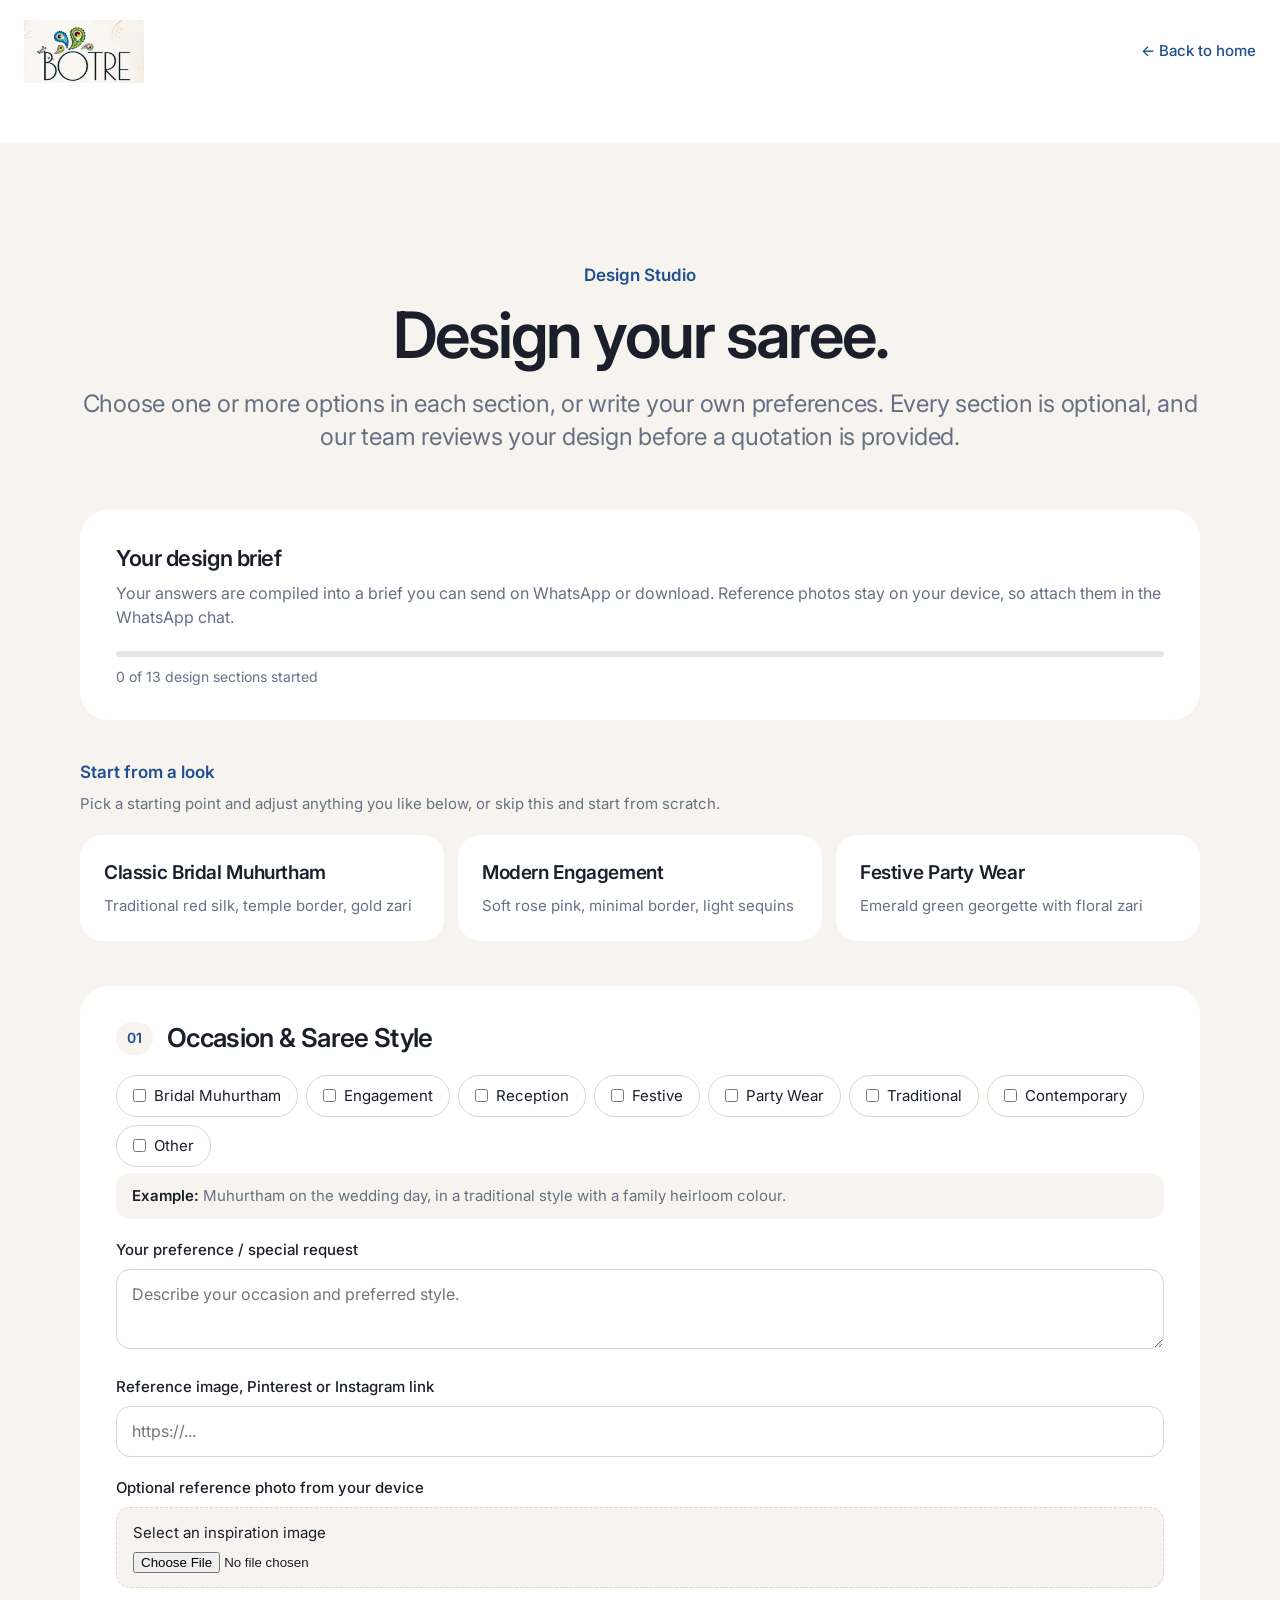
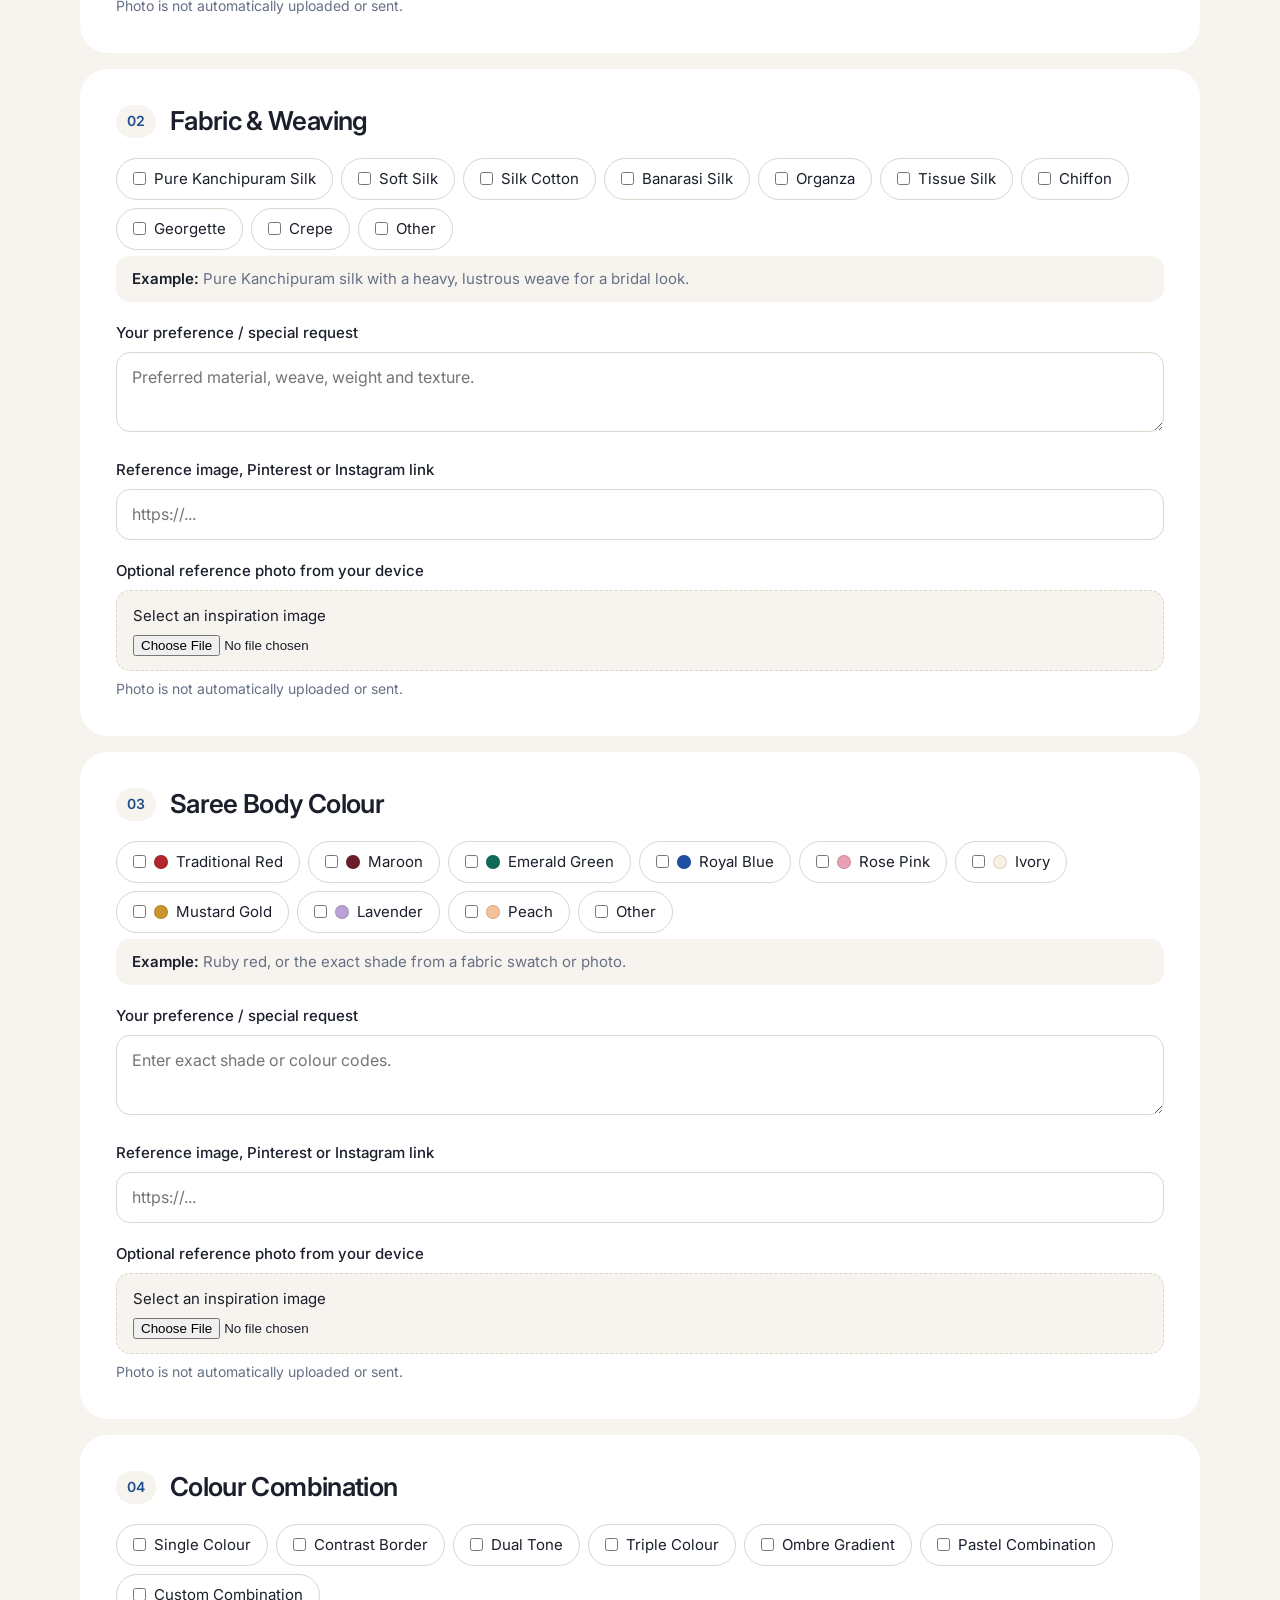
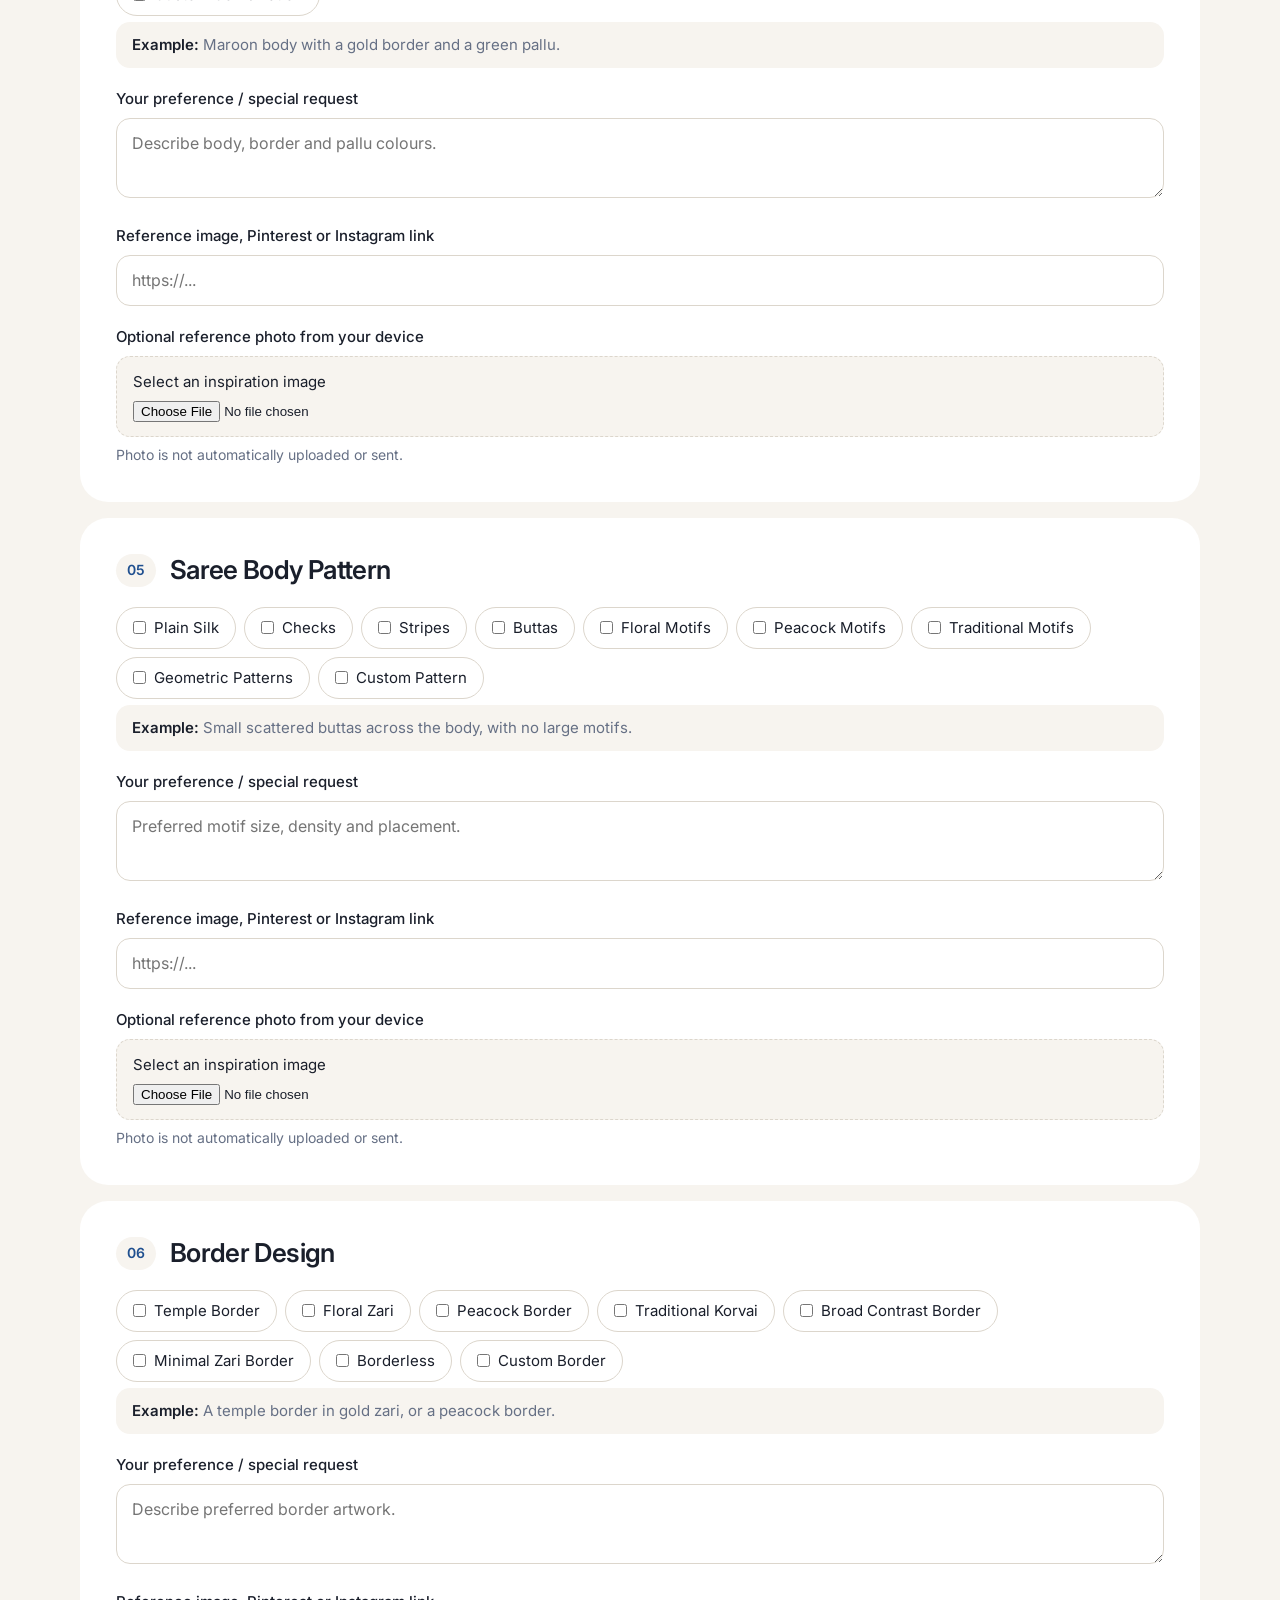
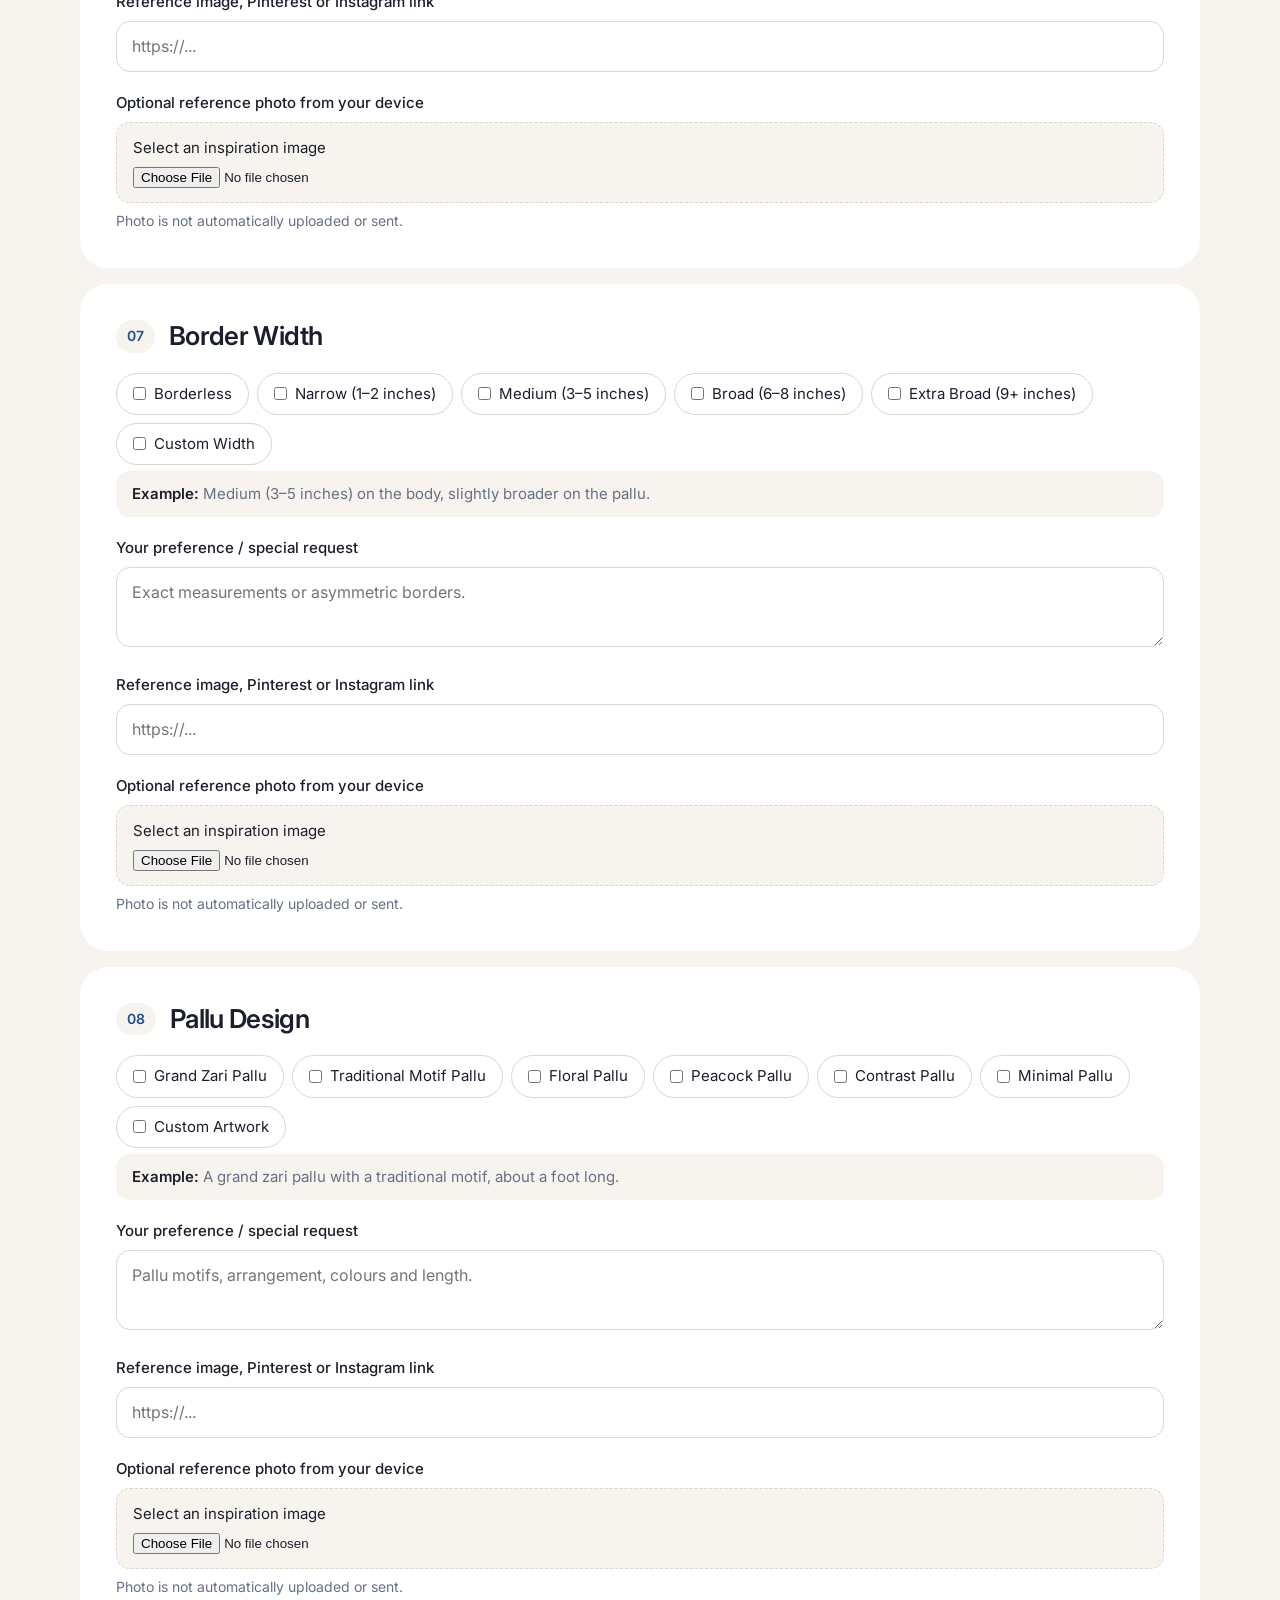
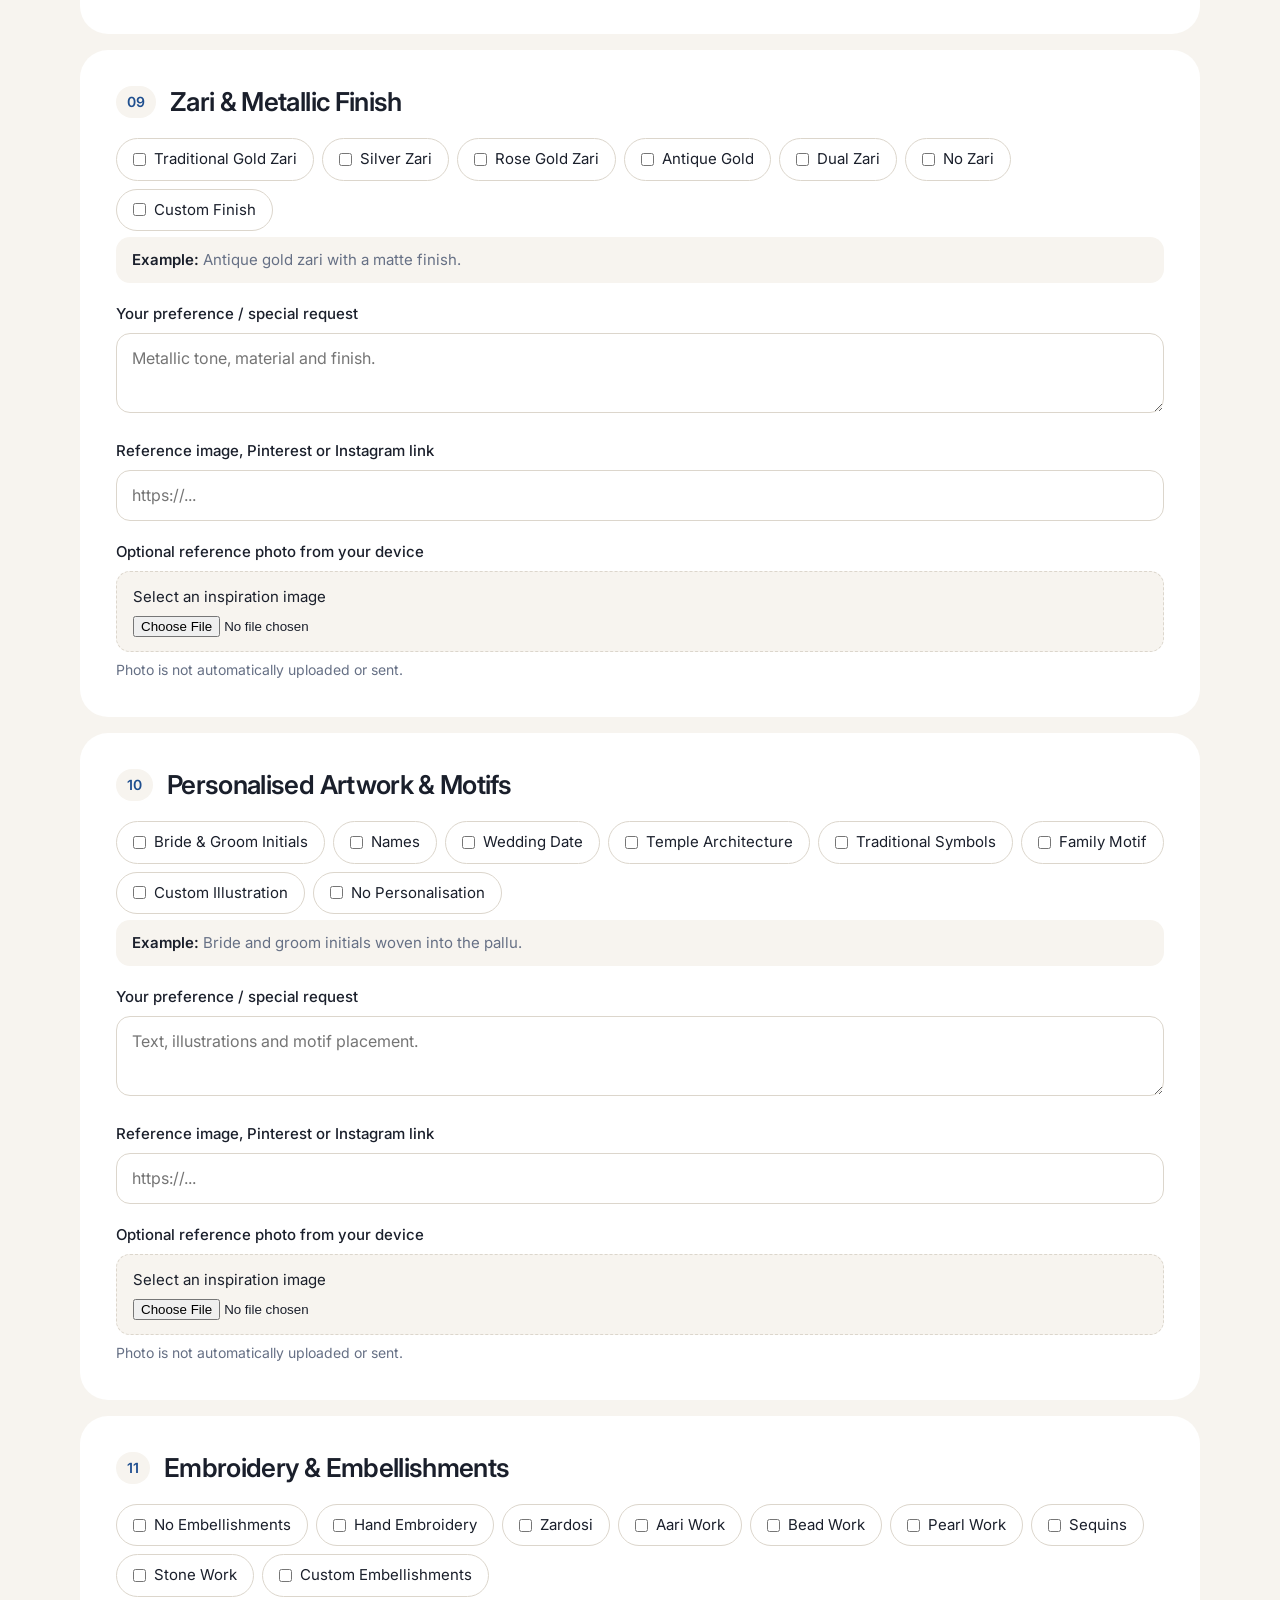
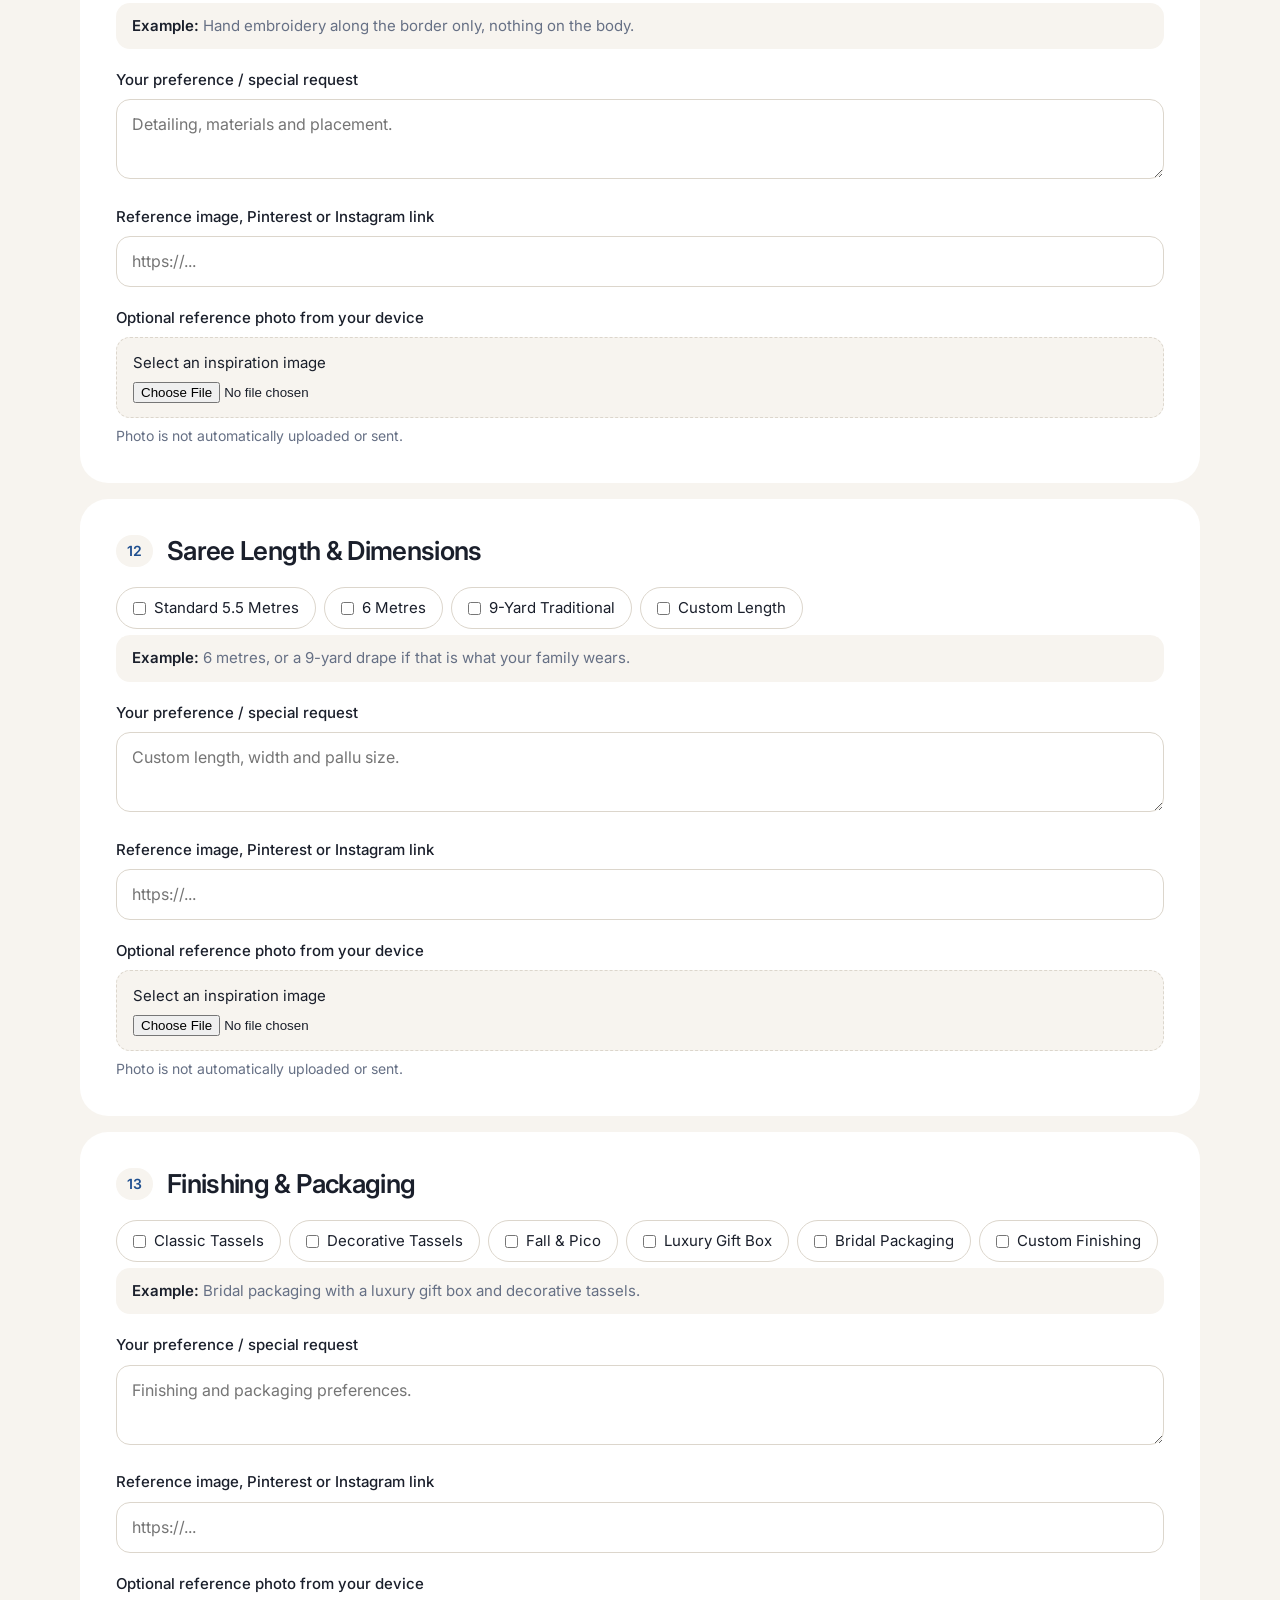
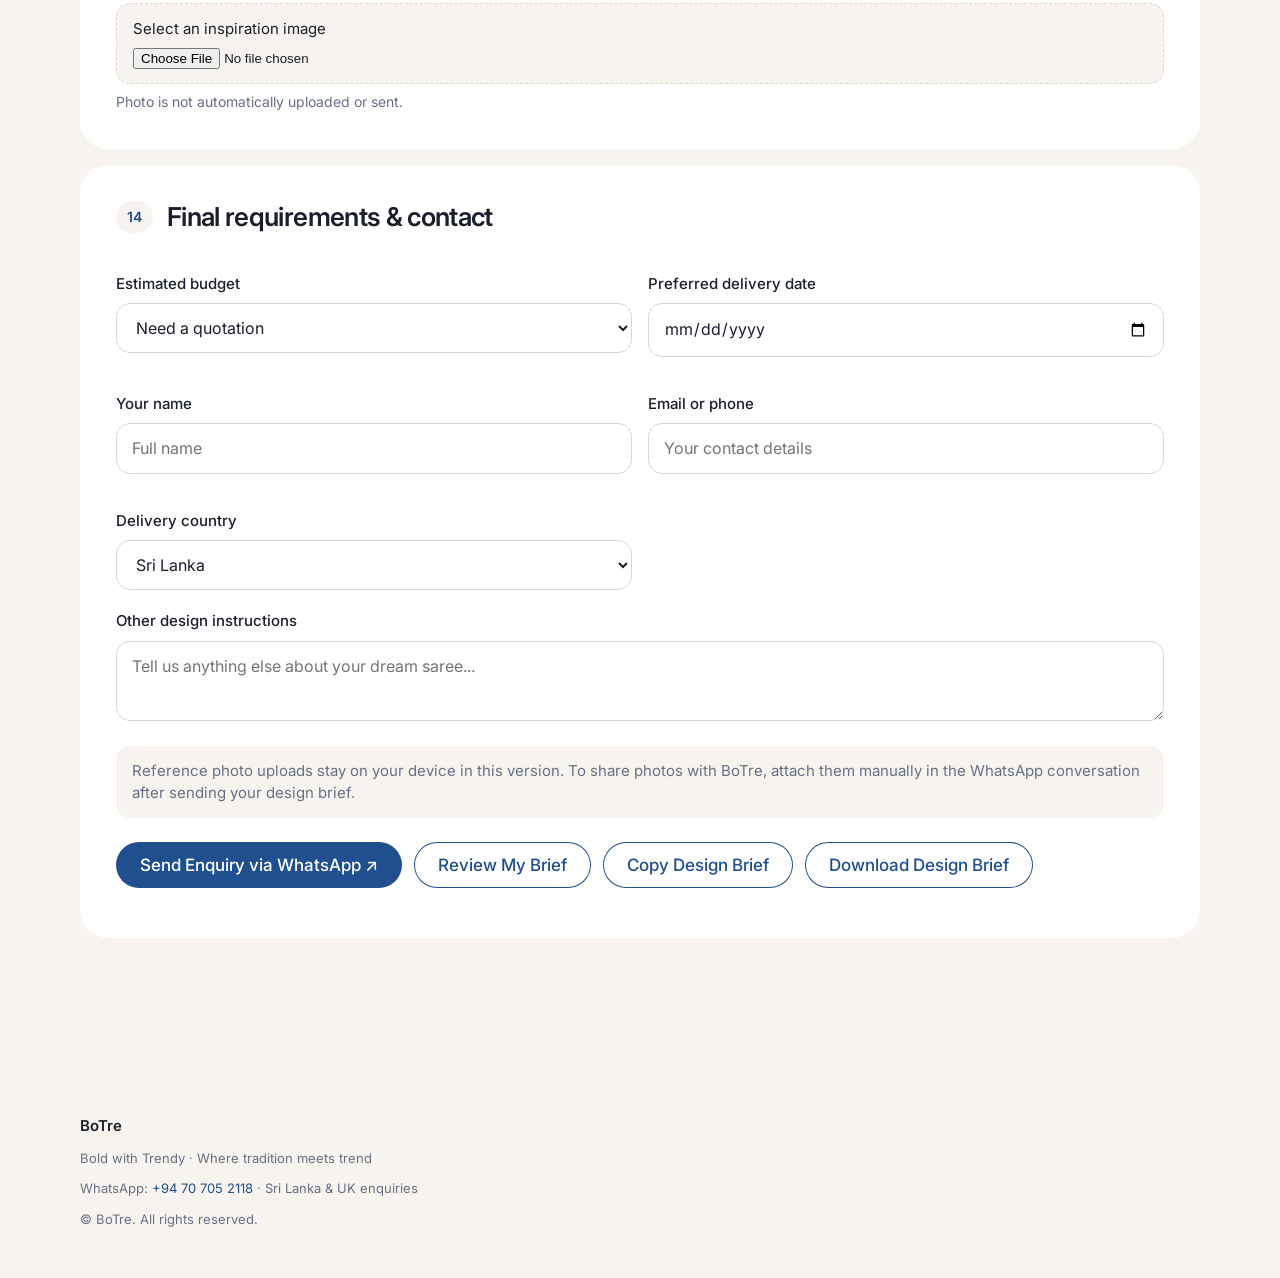
==== botre-site/design.html @ 7b0e033d "Move Design Studio to its own page; share styles in styles.css Co-Authored-By: Claude Haiku 5.5 <nor" ====
<!doctype html>
<html lang="en">
<head>
<meta charset="utf-8">
<meta name="viewport" content="width=device-width,initial-scale=1">
<meta name="theme-color" content="#ffffff">
<meta name="description" content="Design your personalised saree with BoTre. Choose fabric, colours, borders, zari and finish, then send your brief on WhatsApp.">
<title>Design Your Saree | BoTre</title>
<link rel="icon" type="image/png" href="assets/botre-logo.png">
<link rel="preconnect" href="https://fonts.googleapis.com">
<link rel="preconnect" href="https://fonts.gstatic.com" crossorigin>
<link href="https://fonts.googleapis.com/css2?family=Inter:wght@300;400;500;600;700&display=swap" rel="stylesheet">
<link rel="stylesheet" href="styles.css">
</head>
<body>

<header class="page-header">
  <a href="index.html" aria-label="BoTre home"><img src="assets/botre-logo.png" alt="BoTre – Bold with Trendy" width="214" height="112"></a>
  <a class="link" href="index.html">← Back to home</a>
</header>

<main class="page-title">
<section class="studio" id="studio">
  <div class="wrap">
    <div class="center">
      <p class="eyebrow">Design Studio</p>
      <h1 class="display">Design your saree.</h1>
      <p class="lede">Choose one or more options in each section, or write your own preferences. Every section is optional, and our team reviews your design before a quotation is provided.</p>
    </div>

    <div class="brief-intro">
      <strong>Your design brief</strong>
      <p>Your answers are compiled into a brief you can send on WhatsApp or download. Reference photos stay on your device, so attach them in the WhatsApp chat.</p>
      <div class="progress"><div class="fill" id="bar"></div></div>
      <div class="status" id="status">0 of 13 design sections started</div>
    </div>

    <div class="presets-wrap">
      <p class="eyebrow">Start from a look</p>
      <p class="help">Pick a starting point and adjust anything you like below, or skip this and start from scratch.</p>
      <div class="presets" id="presets"></div>
      <p class="help" id="preset-msg" aria-live="polite"></p>
    </div>

    <form id="designer" onsubmit="return false"></form>

    <section class="section-card" aria-labelledby="final-title">
      <div class="head"><span class="num">14</span><h2 id="final-title">Final requirements &amp; contact</h2></div>
      <div class="grid">
        <div>
          <label class="field" for="budget">Estimated budget</label>
          <select id="budget">
            <option>Need a quotation</option>
            <option>Under LKR 50,000</option>
            <option>LKR 50,000–100,000</option>
            <option>LKR 100,000–200,000</option>
            <option>LKR 200,000–400,000</option>
            <option>LKR 400,000+</option>
          </select>
        </div>
        <div>
          <label class="field" for="date">Preferred delivery date</label>
          <input type="date" id="date">
        </div>
        <div>
          <label class="field" for="customer">Your name</label>
          <input type="text" id="customer" placeholder="Full name" autocomplete="name">
        </div>
        <div>
          <label class="field" for="contact">Email or phone</label>
          <input type="text" id="contact" placeholder="Your contact details" autocomplete="tel">
        </div>
        <div>
          <label class="field" for="country">Delivery country</label>
          <select id="country">
            <option>Sri Lanka</option>
            <option>United Kingdom</option>
            <option>Other</option>
          </select>
        </div>
      </div>
      <label class="field" for="extra">Other design instructions</label>
      <textarea id="extra" placeholder="Tell us anything else about your dream saree..."></textarea>
      <div class="notice">Reference photo uploads stay on your device in this version. To share photos with BoTre, attach them manually in the WhatsApp conversation after sending your design brief.</div>
      <div class="summary" id="summary" hidden></div>
      <div class="buttons">
        <button type="button" class="btn" id="whatsapp">Send Enquiry via WhatsApp ↗</button>
        <button type="button" class="btn outline" id="review">Review My Brief</button>
        <button type="button" class="btn outline" id="copy">Copy Design Brief</button>
        <button type="button" class="btn outline" id="download">Download Design Brief</button>
      </div>
      <p class="help" id="feedback" aria-live="polite"></p>
    </section>
  </div>
</section>
</main>

<footer>
  <div class="wrap">
    <b>BoTre</b>
    <span>Bold with Trendy · Where tradition meets trend</span>
    <span>WhatsApp: <a href="https://wa.me/94707052118" target="_blank" rel="noopener">+94 70 705 2118</a> · Sri Lanka &amp; UK enquiries</span>
    <span>© BoTre. All rights reserved.</span>
  </div>
</footer>

<script>
const sections=[
  ['Occasion & Saree Style',['Bridal Muhurtham','Engagement','Reception','Festive','Party Wear','Traditional','Contemporary','Other'],'Describe your occasion and preferred style.'],
  ['Fabric & Weaving',['Pure Kanchipuram Silk','Soft Silk','Silk Cotton','Banarasi Silk','Organza','Tissue Silk','Chiffon','Georgette','Crepe','Other'],'Preferred material, weave, weight and texture.'],
  ['Saree Body Colour',['Traditional Red','Maroon','Emerald Green','Royal Blue','Rose Pink','Ivory','Mustard Gold','Lavender','Peach','Other'],'Enter exact shade or colour codes.'],
  ['Colour Combination',['Single Colour','Contrast Border','Dual Tone','Triple Colour','Ombre Gradient','Pastel Combination','Custom Combination'],'Describe body, border and pallu colours.'],
  ['Saree Body Pattern',['Plain Silk','Checks','Stripes','Buttas','Floral Motifs','Peacock Motifs','Traditional Motifs','Geometric Patterns','Custom Pattern'],'Preferred motif size, density and placement.'],
  ['Border Design',['Temple Border','Floral Zari','Peacock Border','Traditional Korvai','Broad Contrast Border','Minimal Zari Border','Borderless','Custom Border'],'Describe preferred border artwork.'],
  ['Border Width',['Borderless','Narrow (1–2 inches)','Medium (3–5 inches)','Broad (6–8 inches)','Extra Broad (9+ inches)','Custom Width'],'Exact measurements or asymmetric borders.'],
  ['Pallu Design',['Grand Zari Pallu','Traditional Motif Pallu','Floral Pallu','Peacock Pallu','Contrast Pallu','Minimal Pallu','Custom Artwork'],'Pallu motifs, arrangement, colours and length.'],
  ['Zari & Metallic Finish',['Traditional Gold Zari','Silver Zari','Rose Gold Zari','Antique Gold','Dual Zari','No Zari','Custom Finish'],'Metallic tone, material and finish.'],
  ['Personalised Artwork & Motifs',['Bride & Groom Initials','Names','Wedding Date','Temple Architecture','Traditional Symbols','Family Motif','Custom Illustration','No Personalisation'],'Text, illustrations and motif placement.'],
  ['Embroidery & Embellishments',['No Embellishments','Hand Embroidery','Zardosi','Aari Work','Bead Work','Pearl Work','Sequins','Stone Work','Custom Embellishments'],'Detailing, materials and placement.'],
  ['Saree Length & Dimensions',['Standard 5.5 Metres','6 Metres','9-Yard Traditional','Custom Length'],'Custom length, width and pallu size.'],
  ['Finishing & Packaging',['Classic Tassels','Decorative Tassels','Fall & Pico','Luxury Gift Box','Bridal Packaging','Custom Finishing'],'Finishing and packaging preferences.']
];

const examples=[
  'Muhurtham on the wedding day, in a traditional style with a family heirloom colour.',
  'Pure Kanchipuram silk with a heavy, lustrous weave for a bridal look.',
  'Ruby red, or the exact shade from a fabric swatch or photo.',
  'Maroon body with a gold border and a green pallu.',
  'Small scattered buttas across the body, with no large motifs.',
  'A temple border in gold zari, or a peacock border.',
  'Medium (3–5 inches) on the body, slightly broader on the pallu.',
  'A grand zari pallu with a traditional motif, about a foot long.',
  'Antique gold zari with a matte finish.',
  'Bride and groom initials woven into the pallu.',
  'Hand embroidery along the border only, nothing on the body.',
  '6 metres, or a 9-yard drape if that is what your family wears.',
  'Bridal packaging with a luxury gift box and decorative tassels.'
];

const swatches={'Traditional Red':'#b3262c','Maroon':'#6b1d2a','Emerald Green':'#0f6b57','Royal Blue':'#1f4fa3','Rose Pink':'#e8a0b4','Ivory':'#f7f1e1','Mustard Gold':'#c9962b','Lavender':'#b9a3d6','Peach':'#f5c09a'};

const presets=[
  {name:'Classic Bridal Muhurtham',desc:'Traditional red silk, temple border, gold zari',picks:{0:['Bridal Muhurtham','Traditional'],1:['Pure Kanchipuram Silk'],2:['Traditional Red'],3:['Contrast Border'],4:['Traditional Motifs'],5:['Temple Border'],6:['Medium (3–5 inches)'],7:['Grand Zari Pallu'],8:['Traditional Gold Zari'],9:['Bride & Groom Initials'],10:['Hand Embroidery'],11:['6 Metres'],12:['Bridal Packaging','Luxury Gift Box']}},
  {name:'Modern Engagement',desc:'Soft rose pink, minimal border, light sequins',picks:{0:['Engagement','Contemporary'],1:['Soft Silk'],2:['Rose Pink'],3:['Ombre Gradient'],4:['Floral Motifs'],5:['Minimal Zari Border'],6:['Narrow (1–2 inches)'],7:['Minimal Pallu'],8:['Rose Gold Zari'],9:['No Personalisation'],10:['Sequins'],11:['Standard 5.5 Metres'],12:['Decorative Tassels']}},
  {name:'Festive Party Wear',desc:'Emerald green georgette with floral zari',picks:{0:['Party Wear','Festive'],1:['Georgette'],2:['Emerald Green'],3:['Dual Tone'],4:['Buttas'],5:['Floral Zari'],6:['Narrow (1–2 inches)'],7:['Floral Pallu'],8:['Silver Zari'],9:['No Personalisation'],10:['Bead Work'],11:['Standard 5.5 Metres'],12:['Classic Tassels']}}
];

const esc=s=>s.replace(/[&<>"']/g,c=>({'&':'&amp;','<':'&lt;','>':'&gt;','"':'&quot;',"'":'&#39;'}[c]));
const form=document.querySelector('#designer');

sections.forEach((s,i)=>{
  const el=document.createElement('section');
  el.className='section-card';
  el.innerHTML=`<div class="head"><span class="num">${String(i+1).padStart(2,'0')}</span><h2>${esc(s[0])}</h2></div>`+
    `<div class="chips">${s[1].map(o=>`<label class="chip"><input type="checkbox" name="choice-${i}" value="${esc(o)}">${swatches[o]?`<i class="dot" style="background:${swatches[o]}"></i>`:''}${esc(o)}</label>`).join('')}</div>`+
    `<p class="example"><b>Example:</b> ${esc(examples[i])}</p>`+
    `<label class="field" for="note-${i}">Your preference / special request</label><textarea id="note-${i}" placeholder="${esc(s[2])}"></textarea>`+
    `<label class="field" for="ref-${i}">Reference image, Pinterest or Instagram link</label><input type="url" id="ref-${i}" placeholder="https://...">`+
    `<label class="field" for="photo-${i}">Optional reference photo from your device</label><label class="upload">Select an inspiration image<input type="file" id="photo-${i}" accept="image/*"></label>`+
    `<div class="help">Photo is not automatically uploaded or sent.</div>`;
  form.append(el);
});

const v=id=>document.getElementById(id).value.trim();

function brief(){
  return 'BoTre – CUSTOM SAREE DESIGN ENQUIRY\n\n'+
    sections.map((s,i)=>`${i+1}. ${s[0]}\nSelections: ${[...document.querySelectorAll(`input[name="choice-${i}"]:checked`)].map(x=>x.value).join(', ')||'Designer guidance needed'}\nMy preference: ${v('note-'+i)||'Not specified'}\nReference link: ${v('ref-'+i)||'Not supplied'}\nPhoto selected: ${document.getElementById('photo-'+i).files[0]?.name||'None (send separately)'}`).join('\n\n')+
    `\n\nBudget: ${v('budget')}\nRequired by: ${v('date')||'Flexible'}\nAdditional instructions: ${v('extra')||'None'}\nName: ${v('customer')||'Not supplied'}\nContact: ${v('contact')||'Not supplied'}\nDelivery country: ${v('country')}\n\nReference images must be attached separately in WhatsApp.`;
}

function progress(){
  const n=sections.filter((s,i)=>document.querySelector(`input[name="choice-${i}"]:checked`)||v('note-'+i)||v('ref-'+i)||document.getElementById('photo-'+i).files.length).length;
  document.getElementById('bar').style.width=n/sections.length*100+'%';
  document.getElementById('status').textContent=n+' of '+sections.length+' design sections started';
}
document.addEventListener('input',progress);
document.addEventListener('change',progress);

const presetBox=document.getElementById('presets');
presets.forEach(p=>{
  const b=document.createElement('button');
  b.type='button';
  b.className='preset';
  b.innerHTML=`<strong>${esc(p.name)}</strong><span>${esc(p.desc)}</span>`;
  b.onclick=()=>applyPreset(p);
  presetBox.append(b);
});

function applyPreset(p){
  document.querySelectorAll('input[type=checkbox][name^="choice-"]').forEach(c=>c.checked=false);
  Object.entries(p.picks).forEach(([i,opts])=>opts.forEach(o=>{
    const c=document.querySelector(`input[name="choice-${i}"][value="${CSS.escape(o)}"]`);
    if(c) c.checked=true;
  }));
  progress();
  document.getElementById('preset-msg').textContent=`"${p.name}" applied. Adjust anything you like in the sections below.`;
}

document.getElementById('review').onclick=()=>{
  const box=document.getElementById('summary');
  box.innerHTML=sections.map((s,i)=>{
    const picks=[...document.querySelectorAll(`input[name="choice-${i}"]:checked`)].map(x=>x.value);
    const note=v('note-'+i);
    return `<div class="sum-row"><b>${String(i+1).padStart(2,'0')} · ${esc(s[0])}</b>`+
      `<div>${picks.length?picks.map(p=>`<span class="pick">${esc(p)}</span>`).join(''):'<em>Designer guidance needed</em>'}</div>`+
      (note?`<p>${esc(note)}</p>`:'')+`</div>`;
  }).join('');
  box.hidden=false;
  box.scrollIntoView({behavior:'smooth',block:'nearest'});
};

document.getElementById('whatsapp').onclick=()=>{
  const msg=brief();
  if(msg.length>7000){
    document.getElementById('feedback').textContent='Your design is very detailed. Please use Download Design Brief and attach the file in WhatsApp.';
    window.open('https://wa.me/94707052118','_blank','noopener');
    return;
  }
  window.open('https://wa.me/94707052118?text='+encodeURIComponent(msg),'_blank','noopener');
};

document.getElementById('copy').onclick=async()=>{
  try{
    await navigator.clipboard.writeText(brief());
    document.getElementById('feedback').textContent='Design brief copied.';
  }catch(e){
    document.getElementById('feedback').textContent='Copy is unavailable here. Please download your design brief instead.';
  }
};

document.getElementById('download').onclick=()=>{
  const blob=new Blob([brief()],{type:'text/plain;charset=utf-8'}),a=document.createElement('a');
  a.href=URL.createObjectURL(blob);
  a.download='BoTre-Custom-Saree-Design.txt';
  a.click();
  setTimeout(()=>URL.revokeObjectURL(a.href),1000);
};
</script>
</body>
</html>
---- botre-site/styles.css ----
:root{
  --ink:#1a1f2b;
  --muted:#667085;
  --bg:#ffffff;
  --bg-2:#f7f4ef;
  --line:#dcd6cc;
  --accent:#1f4f8f;
  --accent-deep:#163c70;
  --accent-tint:#e8eef8;
  --gold:#b8862f;
  --dark:#0c1a2e;
  --dark-card:#162842;
  --dark-line:#26395a;
  --dark-muted:#a9b6cc;
  --radius:28px;
  --font:'Inter',-apple-system,BlinkMacSystemFont,'Segoe UI',system-ui,sans-serif;
}
*{box-sizing:border-box}
html{scroll-behavior:smooth;scroll-padding-top:24px}
body{margin:0;background:var(--bg);color:var(--ink);font:400 17px/1.47 var(--font);-webkit-font-smoothing:antialiased}
img{max-width:100%;display:block}
a{color:inherit}
h1,h2,h3{margin:0;font-weight:600;letter-spacing:-.025em;line-height:1.08}
p{margin:0}
.sr-only{position:absolute;width:1px;height:1px;padding:0;margin:-1px;overflow:hidden;clip:rect(0,0,0,0);border:0}

/* Buttons and links */
.btn{display:inline-flex;align-items:center;justify-content:center;gap:8px;border:0;background:var(--accent);color:#fff;padding:13px 24px;border-radius:980px;font:500 17px var(--font);cursor:pointer;text-decoration:none;transition:background .2s,transform .2s}
.btn:hover{background:var(--accent-deep)}
.btn.outline{background:transparent;color:var(--accent);box-shadow:inset 0 0 0 1px var(--accent)}
.btn.outline:hover{background:var(--accent-tint)}
.btn.whatsapp{background:#25d366;color:#04230f}
.btn.whatsapp:hover{background:#1fbd5a}
.link{color:var(--accent);text-decoration:none;font-size:17px;font-weight:500}
.link:hover{text-decoration:underline}

/* Hero */
.hero{position:relative;overflow:hidden;margin:8px;height:calc(100vh - 16px);min-height:560px;border-radius:32px;background:#1d1d1f}
.hero>img{position:absolute;inset:0;width:100%;height:100%;object-fit:cover;object-position:50% 35%}
.hero::after{content:"";position:absolute;inset:0;background:linear-gradient(180deg,#00000080 0%,#00000000 46%)}
.hero-logo{position:absolute;top:24px;left:24px;z-index:2;border-radius:16px;overflow:hidden;box-shadow:0 10px 30px #00000040}
.hero-logo img{display:block;width:150px;height:auto}
.hero-copy{position:absolute;inset:0;z-index:2;display:flex;flex-direction:column;align-items:center;justify-content:flex-start;gap:12px;padding:clamp(40px,10vh,120px) 24px 24px;text-align:center;color:#fff}
.hero-copy h1{font-size:clamp(40px,6vw,72px);font-weight:600;letter-spacing:-.035em;text-shadow:0 2px 24px #00000060}
.hero-copy h1 span{font-weight:300;opacity:.92}

/* Section scaffolding */
.section{padding:120px 24px}
.wrap{max-width:1120px;margin:0 auto}
.narrow{max-width:760px}
.eyebrow{font-size:17px;font-weight:600;color:var(--accent);margin-bottom:12px}
.display{font-size:clamp(40px,5.4vw,64px);font-weight:600;letter-spacing:-.035em}
.lede{font-size:clamp(19px,2vw,24px);line-height:1.4;color:var(--muted);margin-top:18px;font-weight:400;letter-spacing:-.01em}
.center{text-align:center}
.center .lede{margin-left:auto;margin-right:auto}

/* Intro */
.intro{padding:140px 24px 100px}

/* Product tiles */
.tiles{padding:0 16px 120px}
.tiles .wrap{display:grid;gap:16px}
.tile-row{display:grid;grid-template-columns:1fr 1fr;gap:16px}
.tile{background:var(--bg-2);border-radius:var(--radius);overflow:hidden;display:flex;flex-direction:column}
.tile-media{height:440px;background:#e8e8ed;background-repeat:no-repeat}
.tile-media.photo{background-size:cover;background-position:50% 30%}
.tile-body{padding:40px 40px 44px;display:flex;flex-direction:column;gap:10px;align-items:flex-start}
.tile h3{font-size:clamp(28px,3vw,40px);font-weight:600;letter-spacing:-.03em}
.tile p{color:var(--muted);font-size:17px;max-width:520px}
.tile .link{margin-top:6px}
.tile-row .tile-media{height:380px}
.tile.wide .tile-media{height:520px}

/* How it works */
.process{background:var(--bg);padding:120px 24px}
.steps{display:grid;grid-template-columns:repeat(4,1fr);gap:28px;margin-top:72px}
.step{border-top:1px solid var(--line);padding-top:28px}
.step .n{font-size:17px;font-weight:600;color:var(--accent);margin-bottom:28px;display:block}
.step h3{font-size:24px;font-weight:600;letter-spacing:-.02em;margin-bottom:10px}
.step p{color:var(--muted);font-size:16px}

/* Studio (form) */
.studio{background:var(--bg-2);padding:120px 24px}
.brief-intro{background:var(--bg);border-radius:var(--radius);padding:32px 36px;margin-top:56px}
.brief-intro strong{display:block;font-size:22px;font-weight:600;letter-spacing:-.02em;margin-bottom:8px}
.brief-intro p{color:var(--muted);font-size:16px}
.progress{height:6px;background:#e5e5ea;border-radius:10px;overflow:hidden;margin-top:22px}
.fill{height:100%;background:var(--accent);width:0;transition:width .25s}
.status{font-size:14px;color:var(--muted);margin-top:10px}
.presets-wrap{margin-top:40px}
.presets-wrap .eyebrow{margin-bottom:6px}
.presets-wrap .help{color:var(--muted);font-size:15px}
.presets{display:grid;grid-template-columns:repeat(3,1fr);gap:14px;margin:20px 0 6px}
.preset{background:var(--bg);color:var(--ink);border:0;border-radius:22px;padding:24px;text-align:left;display:flex;flex-direction:column;gap:8px;cursor:pointer;font:inherit;box-shadow:0 0 0 1px transparent;transition:box-shadow .2s,transform .2s}
.preset:hover{box-shadow:0 0 0 1px var(--accent);transform:translateY(-2px)}
.preset strong{font-size:19px;font-weight:600;letter-spacing:-.02em}
.preset span{font-size:15px;color:var(--muted)}
#preset-msg{margin-top:8px;color:var(--accent);font-size:15px;min-height:1.4em}
#designer{display:block}
.section-card{background:var(--bg);border-radius:var(--radius);padding:36px;margin:16px 0}
.head{display:flex;gap:14px;align-items:center;margin-bottom:20px}
.num{background:var(--bg-2);color:var(--accent);padding:6px 11px;border-radius:980px;font-weight:600;font-size:14px}
.head h2{font-size:26px;font-weight:600;letter-spacing:-.025em}
.example{font-size:15px;color:var(--muted);background:var(--bg-2);border-radius:14px;padding:12px 16px;margin:6px 0 0}
.example b{color:var(--ink);font-weight:600}
.chips{display:flex;flex-wrap:wrap;gap:8px;margin-top:6px}
.chip{border:1px solid var(--line);border-radius:980px;padding:9px 16px;cursor:pointer;display:inline-flex;align-items:center;gap:8px;user-select:none;background:var(--bg);font-size:15px;transition:all .15s}
.chip:hover{border-color:var(--ink)}
.chip input{accent-color:var(--accent);margin:0}
.chip:has(input:checked){background:var(--accent-tint);border-color:var(--accent);color:var(--accent-deep)}
.dot{display:inline-block;width:14px;height:14px;border-radius:50%;box-shadow:inset 0 0 0 1px #0000001f;flex:none}
label.field{display:block;font-weight:500;font-size:15px;margin:20px 0 8px}
textarea,input[type=text],input[type=url],input[type=date],input[type=email],select{width:100%;border:1px solid var(--line);border-radius:14px;padding:13px 15px;background:var(--bg);font:inherit;font-size:16px;color:var(--ink)}
textarea:focus,input:focus,select:focus{outline:2px solid var(--accent-tint);border-color:var(--accent)}
textarea{min-height:80px;resize:vertical}
.help{font-size:14px;color:var(--muted);margin-top:8px}
.grid{display:grid;grid-template-columns:1fr 1fr;gap:16px}
.upload{display:block;padding:14px 16px;border:1px dashed var(--line);border-radius:14px;background:var(--bg-2);font-size:15px;cursor:pointer}
.upload input{display:block;margin-top:8px;max-width:100%}
.notice{background:var(--bg-2);border-radius:14px;padding:14px 16px;margin-top:18px;font-size:15px;color:var(--muted)}
.summary{background:var(--bg-2);border-radius:var(--radius);padding:24px 28px;margin-top:20px}
.summary[hidden]{display:none}
.sum-row{padding:14px 0;border-bottom:1px solid var(--line)}
.sum-row:last-child{border-bottom:0}
.sum-row b{font-size:15px;font-weight:600}
.sum-row p{font-size:15px;margin-top:6px}
.pick{display:inline-block;background:var(--bg);color:var(--accent-deep);border-radius:980px;padding:5px 12px;margin:8px 6px 0 0;font-size:14px}
.sum-row em{color:var(--muted);font-size:15px}
.buttons{display:flex;flex-wrap:wrap;gap:12px;margin-top:24px}
#feedback{margin-top:14px;font-size:15px;color:var(--accent)}

/* Contact (dark) */
.contact{background:var(--dark);color:#f5f5f7;padding:120px 24px}
.contact .lede{color:var(--dark-muted)}
.contact-grid{display:grid;grid-template-columns:1fr 1fr;gap:16px;margin-top:64px}
.card{background:var(--dark-card);border-radius:var(--radius);padding:40px}
.card h3{font-size:28px;font-weight:600;letter-spacing:-.025em;margin-bottom:10px}
.card p{color:var(--dark-muted);margin-bottom:26px;font-size:17px}
.reach{list-style:none;padding:0;margin:0}
.reach li{padding:16px 0;border-bottom:1px solid var(--dark-line);font-size:17px}
.reach li:last-child{border-bottom:0}
.reach small{display:block;color:var(--dark-muted);font-size:13px;letter-spacing:.2px;margin-bottom:4px}

/* Footer */
footer{background:var(--bg-2);color:var(--muted);padding:40px 24px 48px;font-size:13px;line-height:1.6}
footer .wrap{display:flex;flex-direction:column;gap:10px}
footer b{color:var(--ink);font-size:15px;font-weight:600}
footer a{color:var(--accent);text-decoration:none}
footer a:hover{text-decoration:underline}

/* Responsive */
@media(max-width:900px){
  .tile-row{grid-template-columns:1fr}
  .steps{grid-template-columns:1fr 1fr;gap:40px}
  .contact-grid{grid-template-columns:1fr}
  .section,.process,.studio,.contact{padding-top:88px;padding-bottom:88px}
}
@media(max-width:650px){
  .hero{margin:6px;border-radius:24px}
  .hero-logo{top:14px;left:14px}
  .hero-logo img{width:104px}
  .hero-copy{gap:22px}
  .intro{padding:88px 20px 64px}
  .tiles{padding:0 8px 88px}
  .tile-body{padding:28px 24px 32px}
  .tile-media,.tile-row .tile-media,.tile.wide .tile-media{height:300px}
  .steps{grid-template-columns:1fr}
  .presets{grid-template-columns:1fr}
  .grid{grid-template-columns:1fr}
  .section-card{padding:24px}
  .brief-intro{padding:24px}
  .card{padding:28px}
  .btn{width:100%}
  .hero-copy .btn{width:auto}
  .contact,.studio,.process{padding-left:20px;padding-right:20px}
}

/* Design page header */
.page-header{display:flex;align-items:center;justify-content:space-between;padding:20px 24px;background:var(--bg)}
.page-header img{width:120px;height:auto;display:block}
.page-header .link{font-size:15px}
.page-title{padding-top:40px}
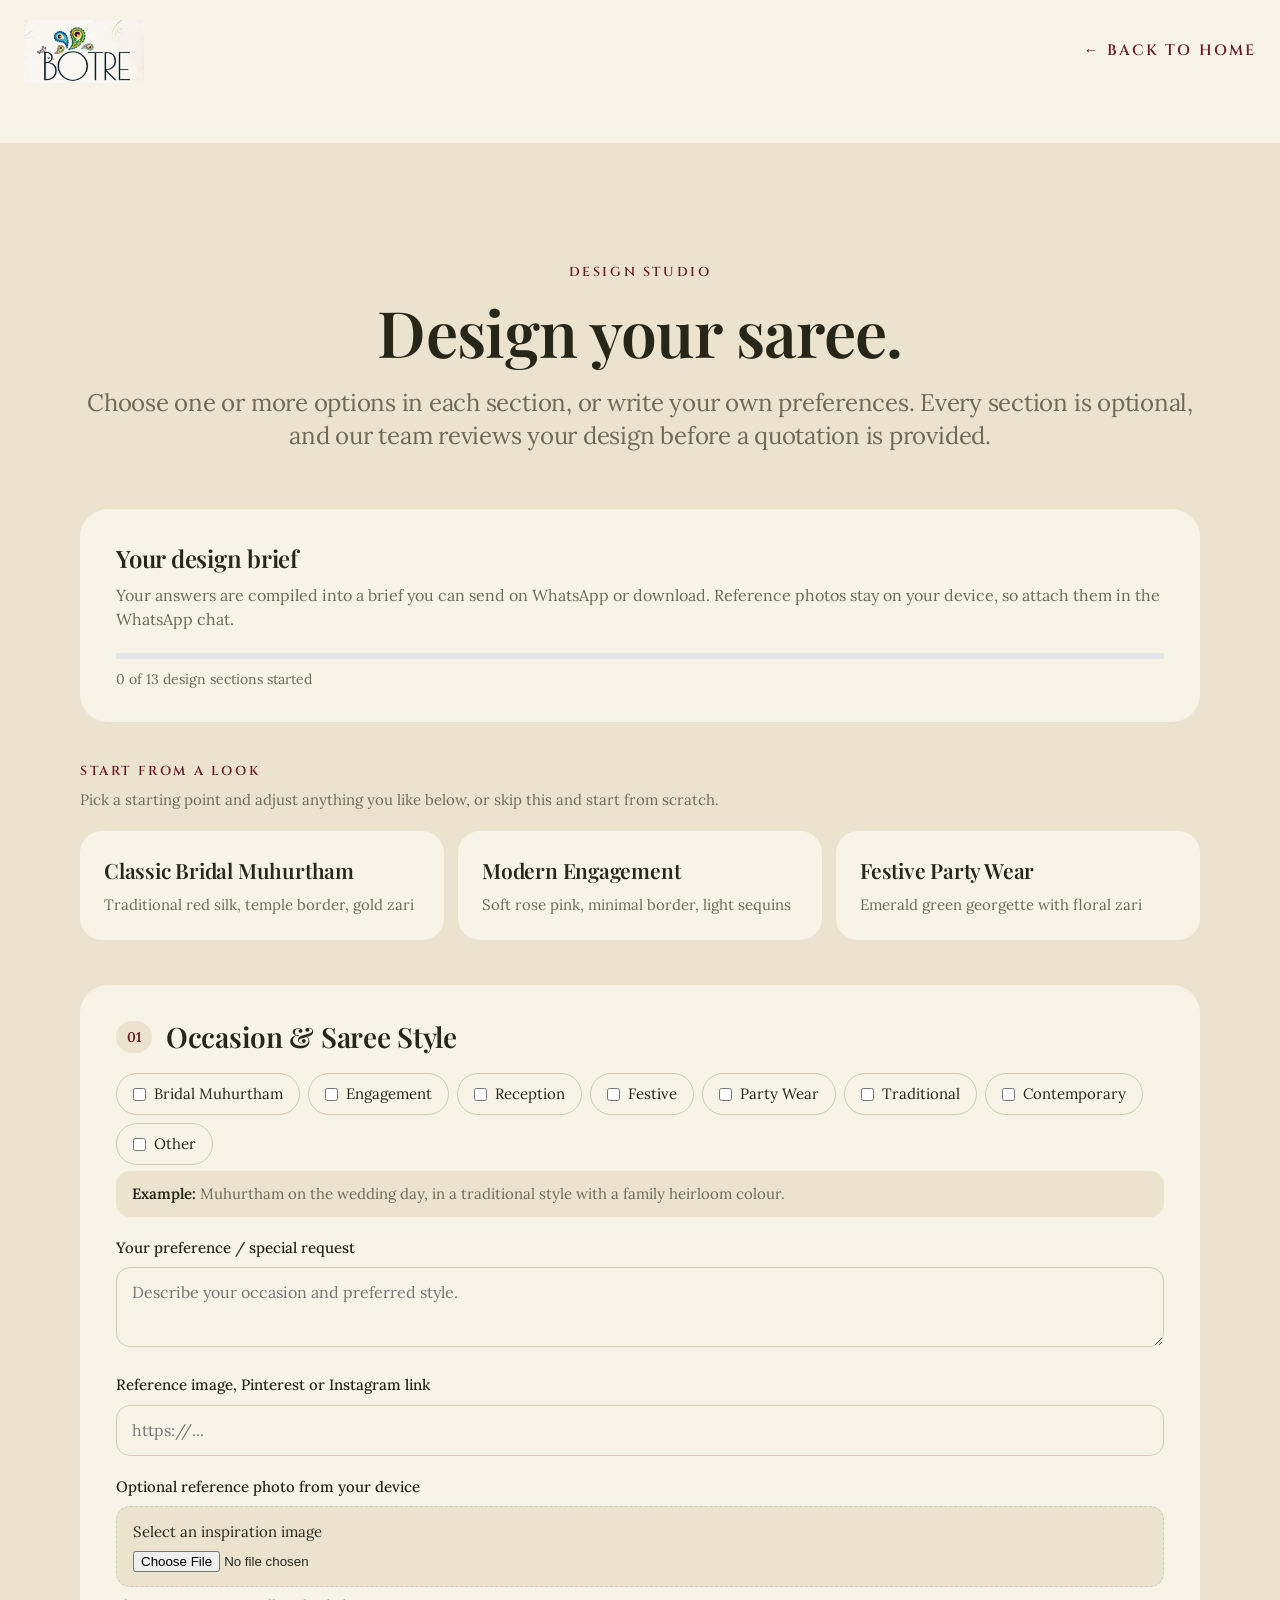
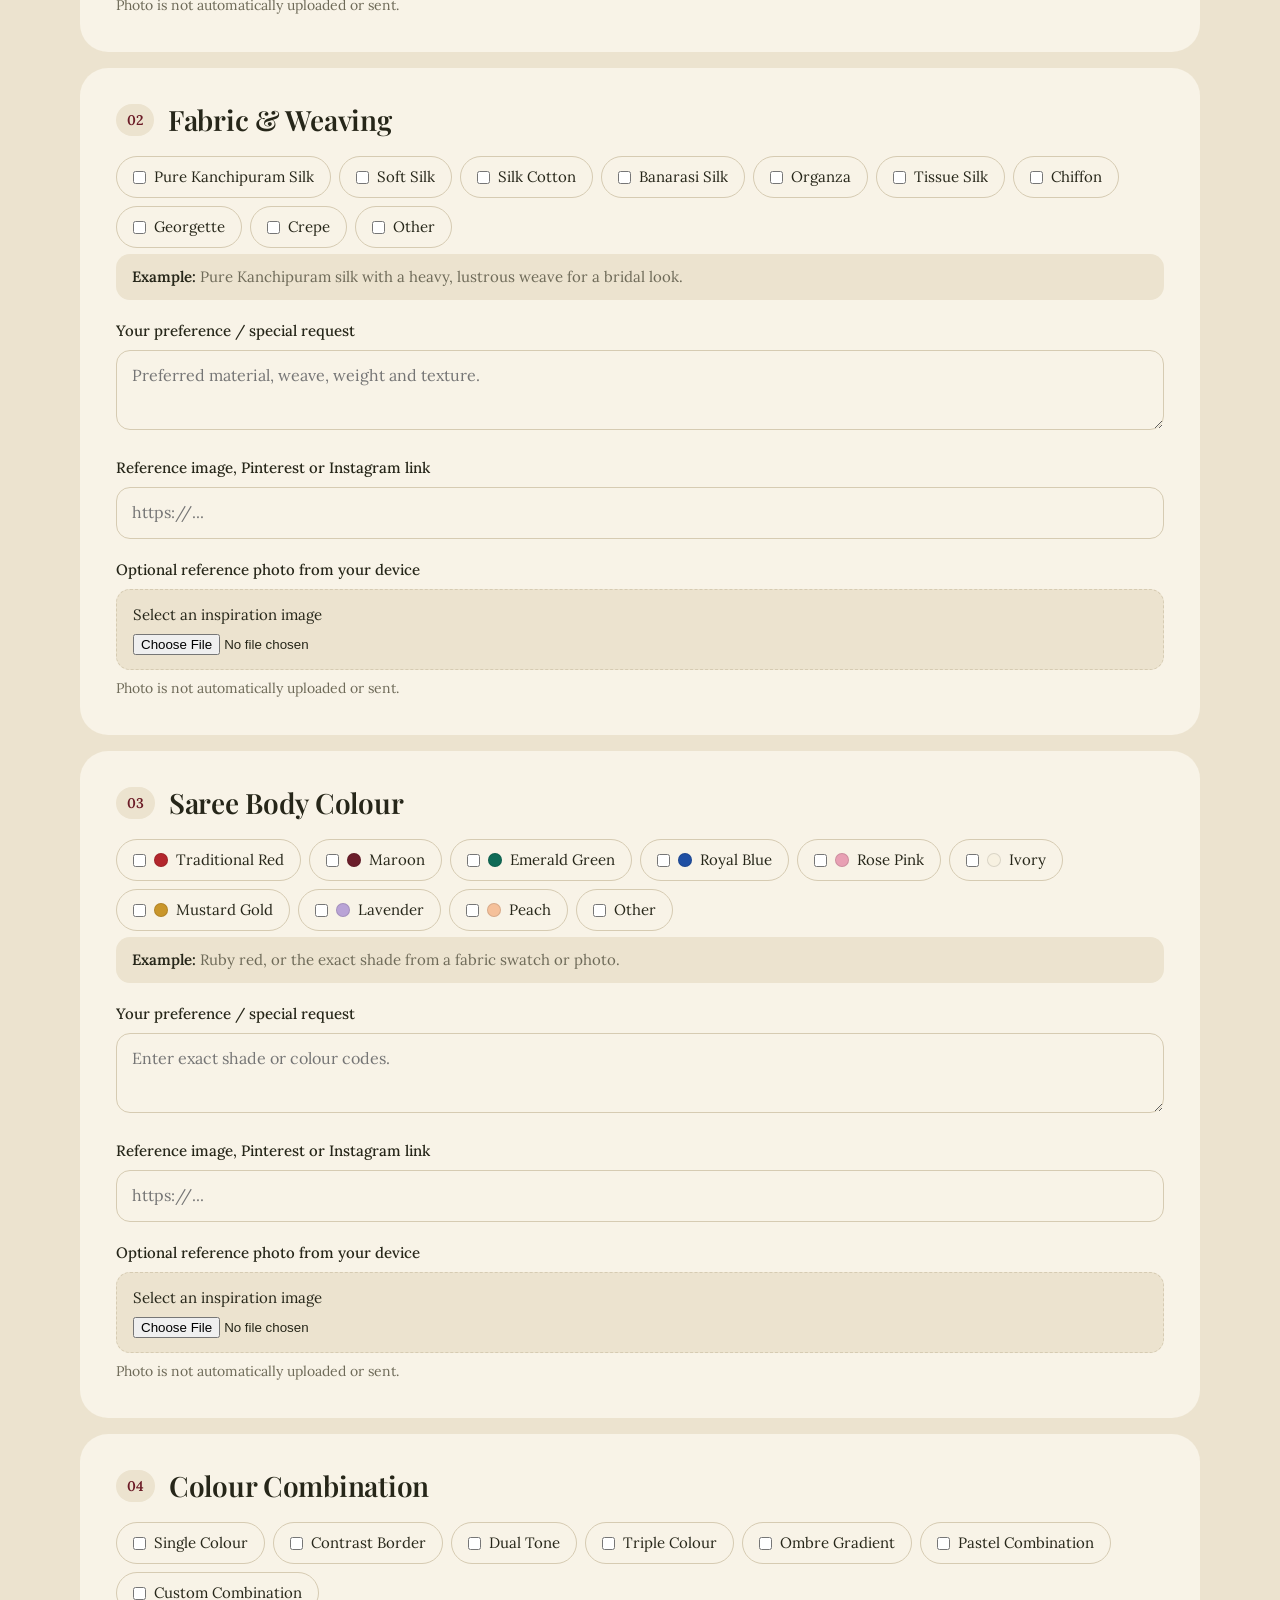
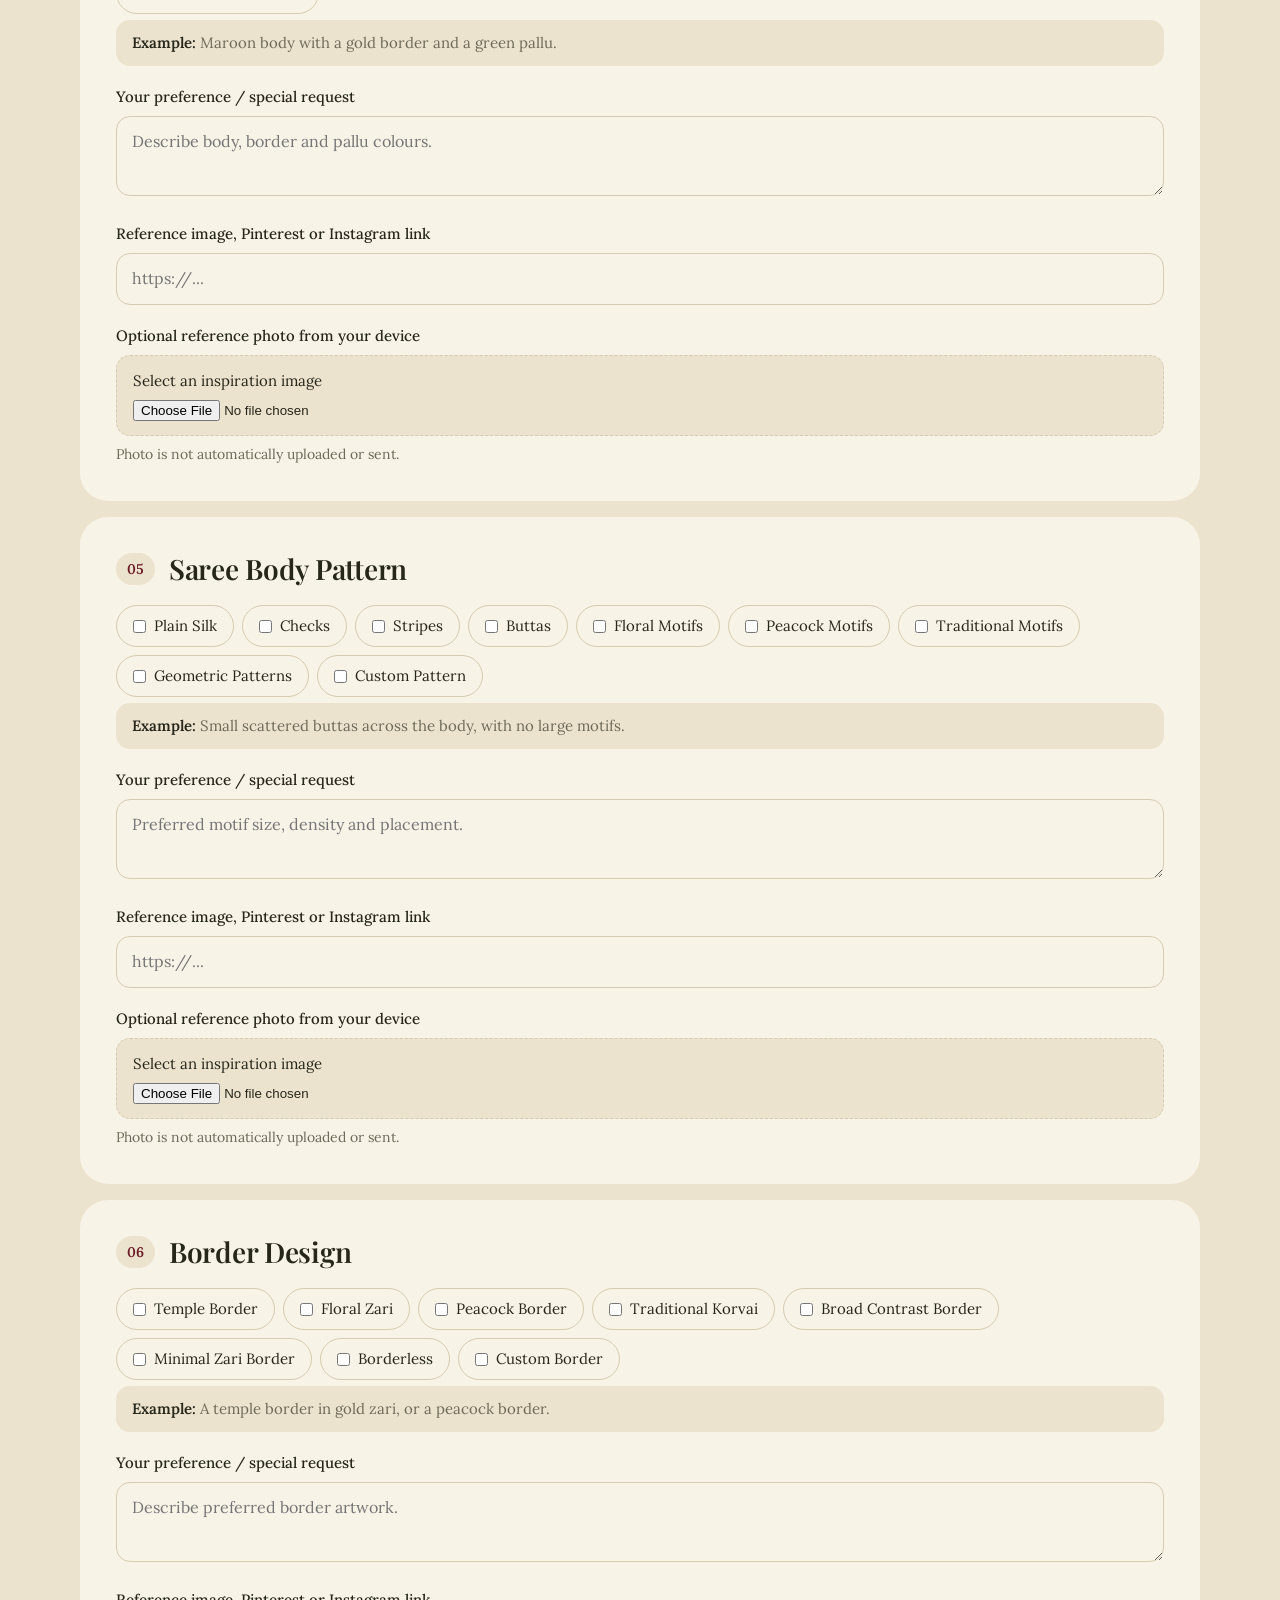
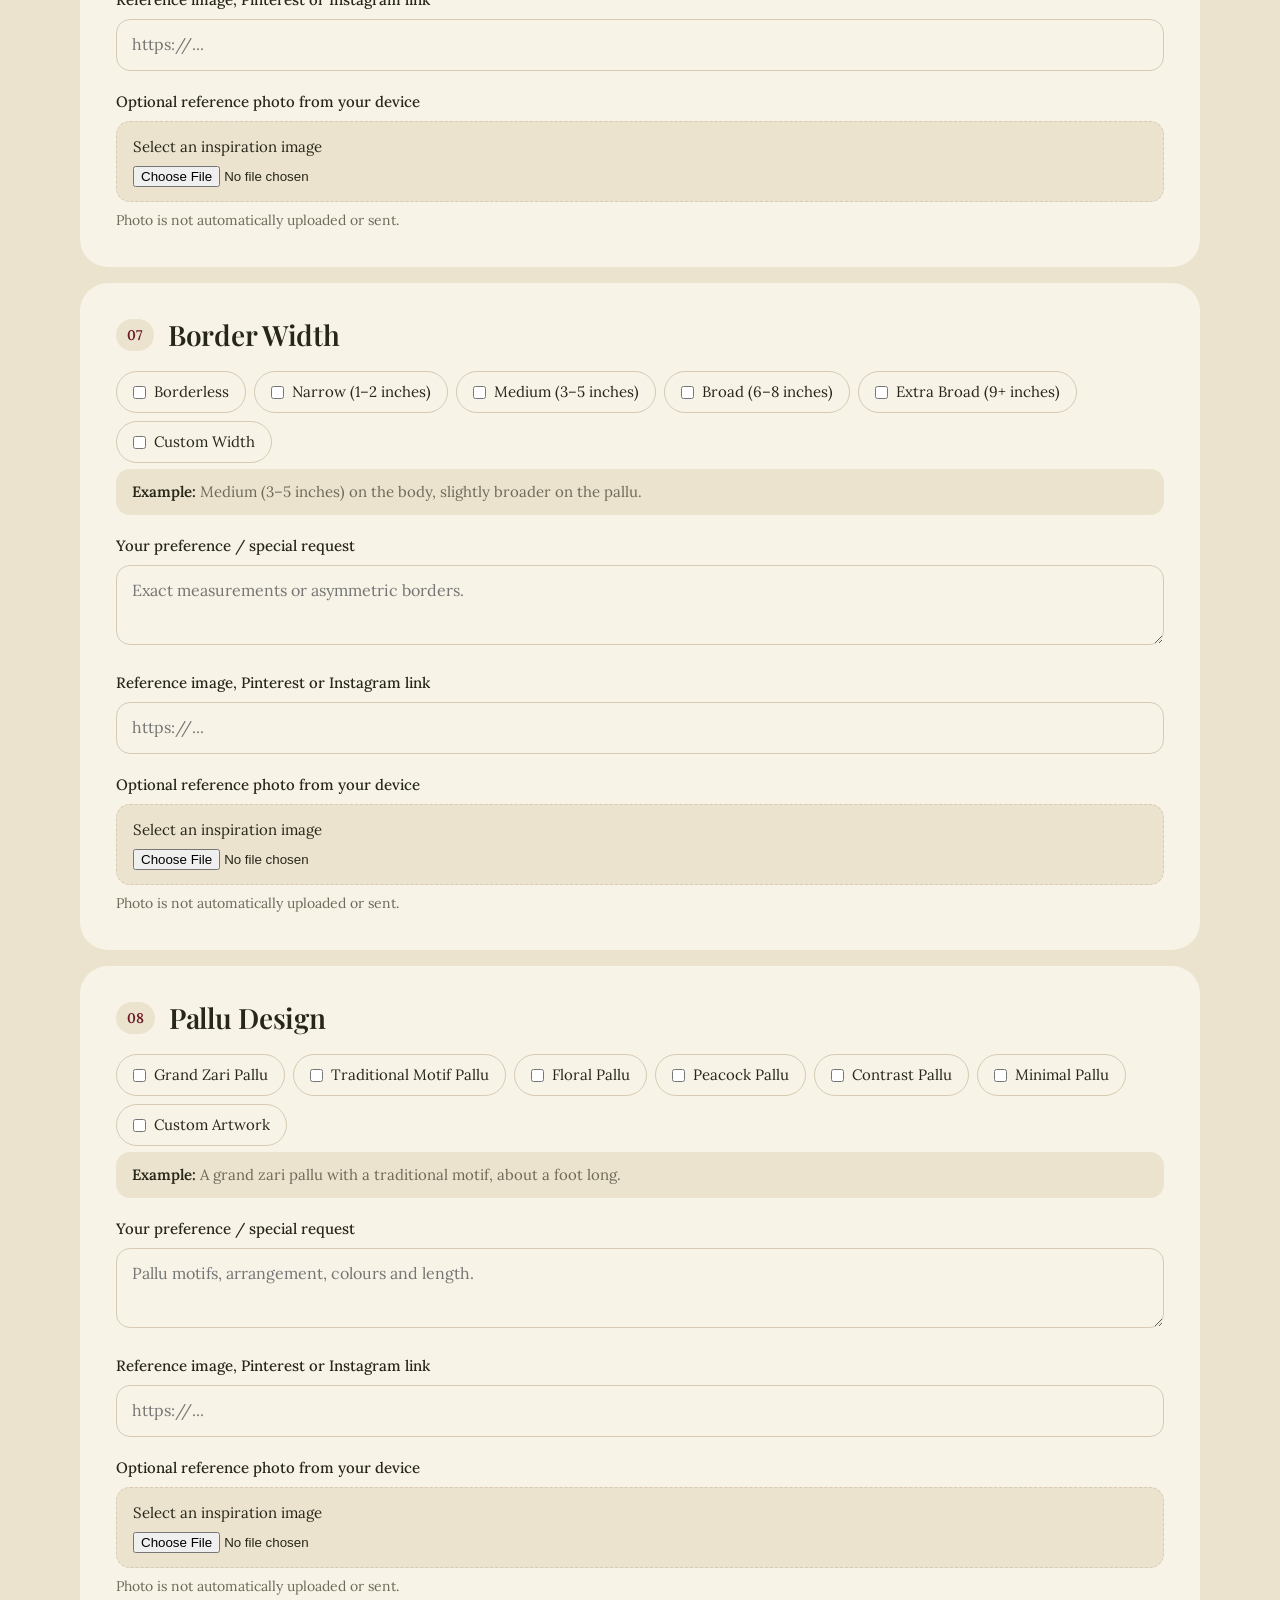
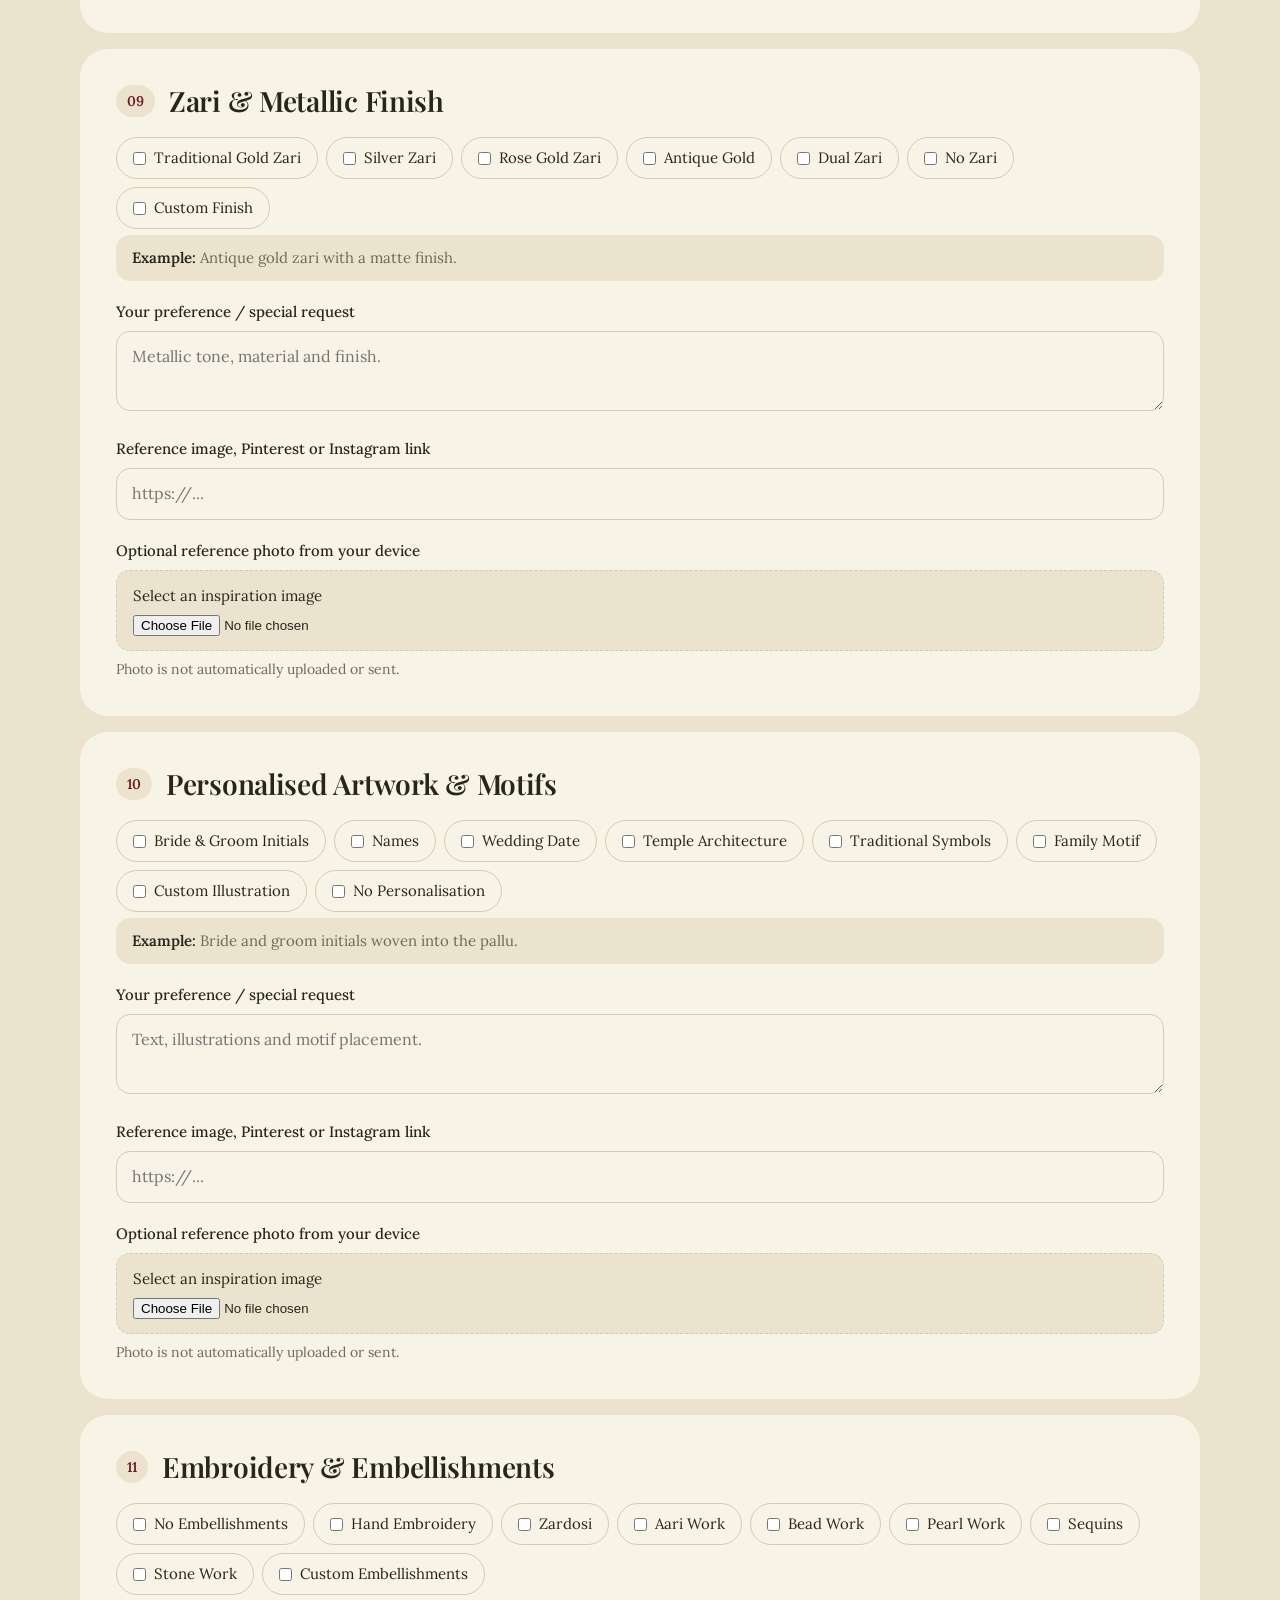
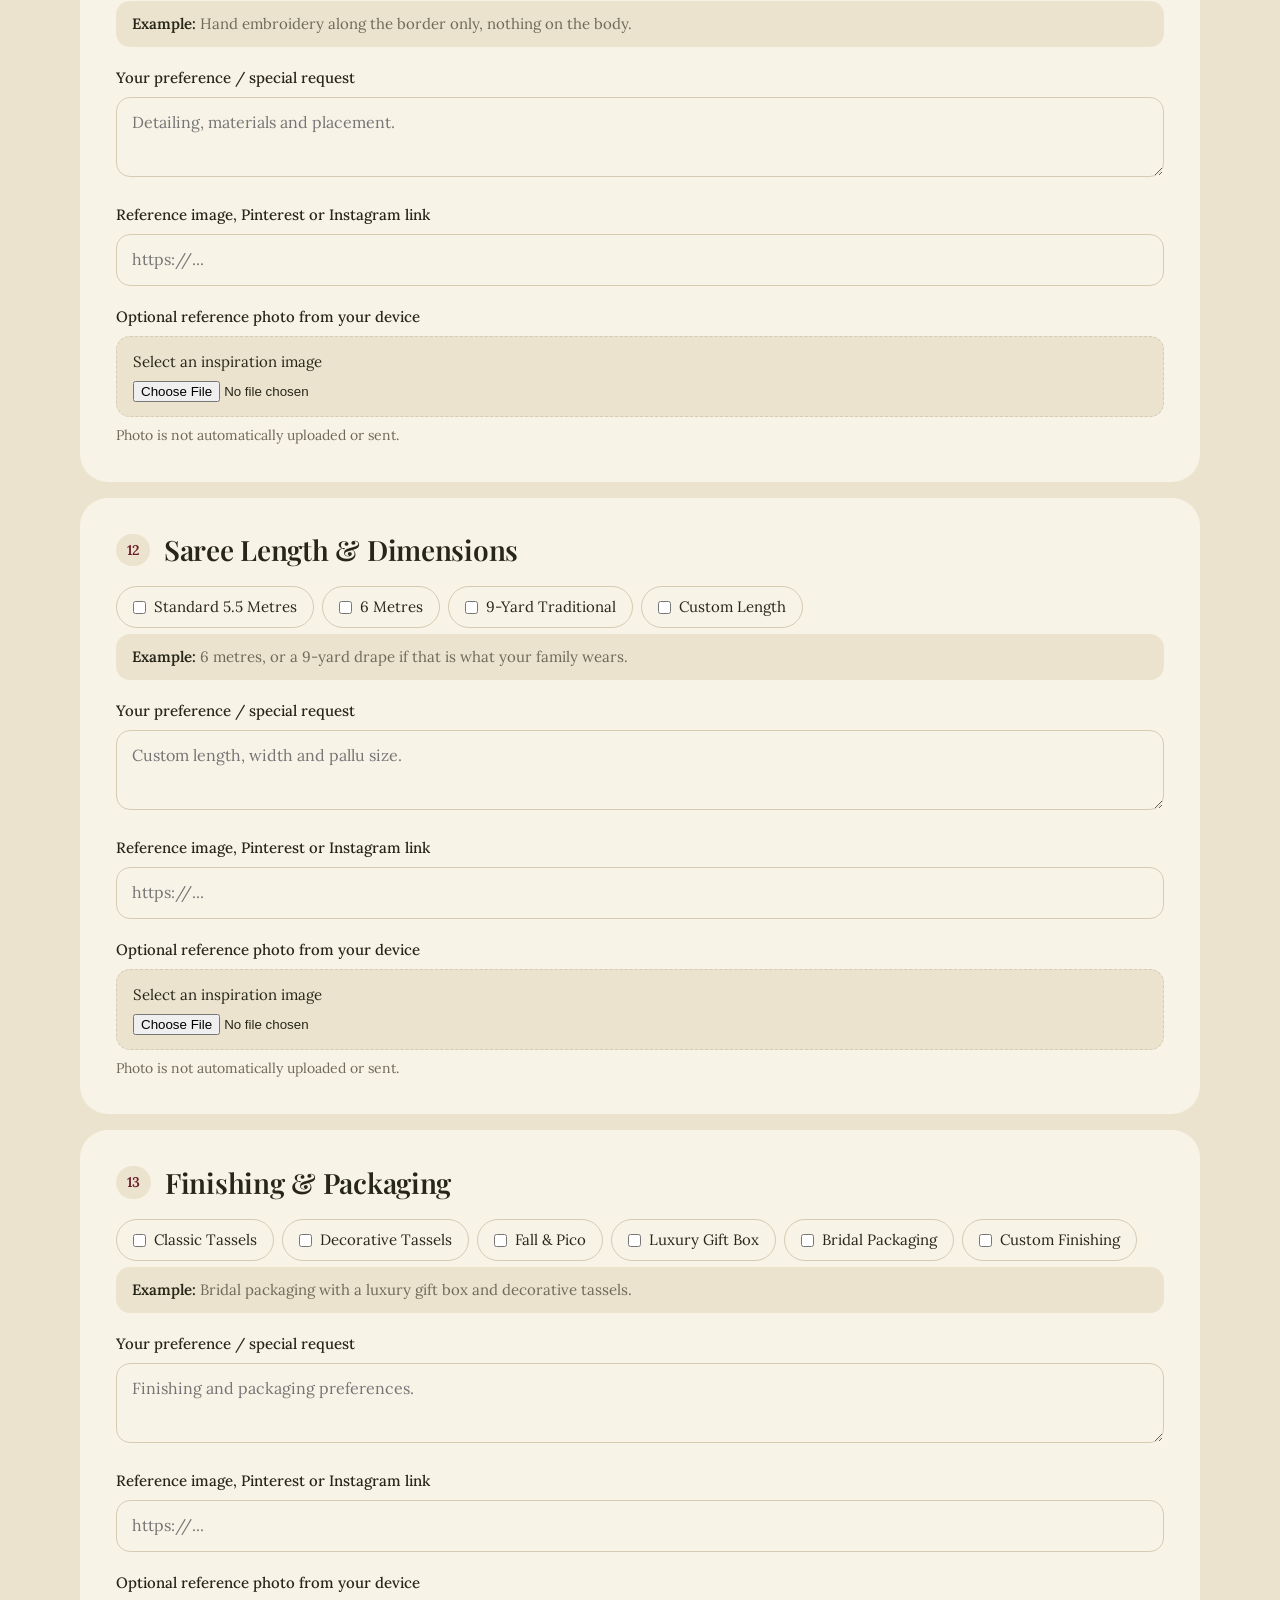
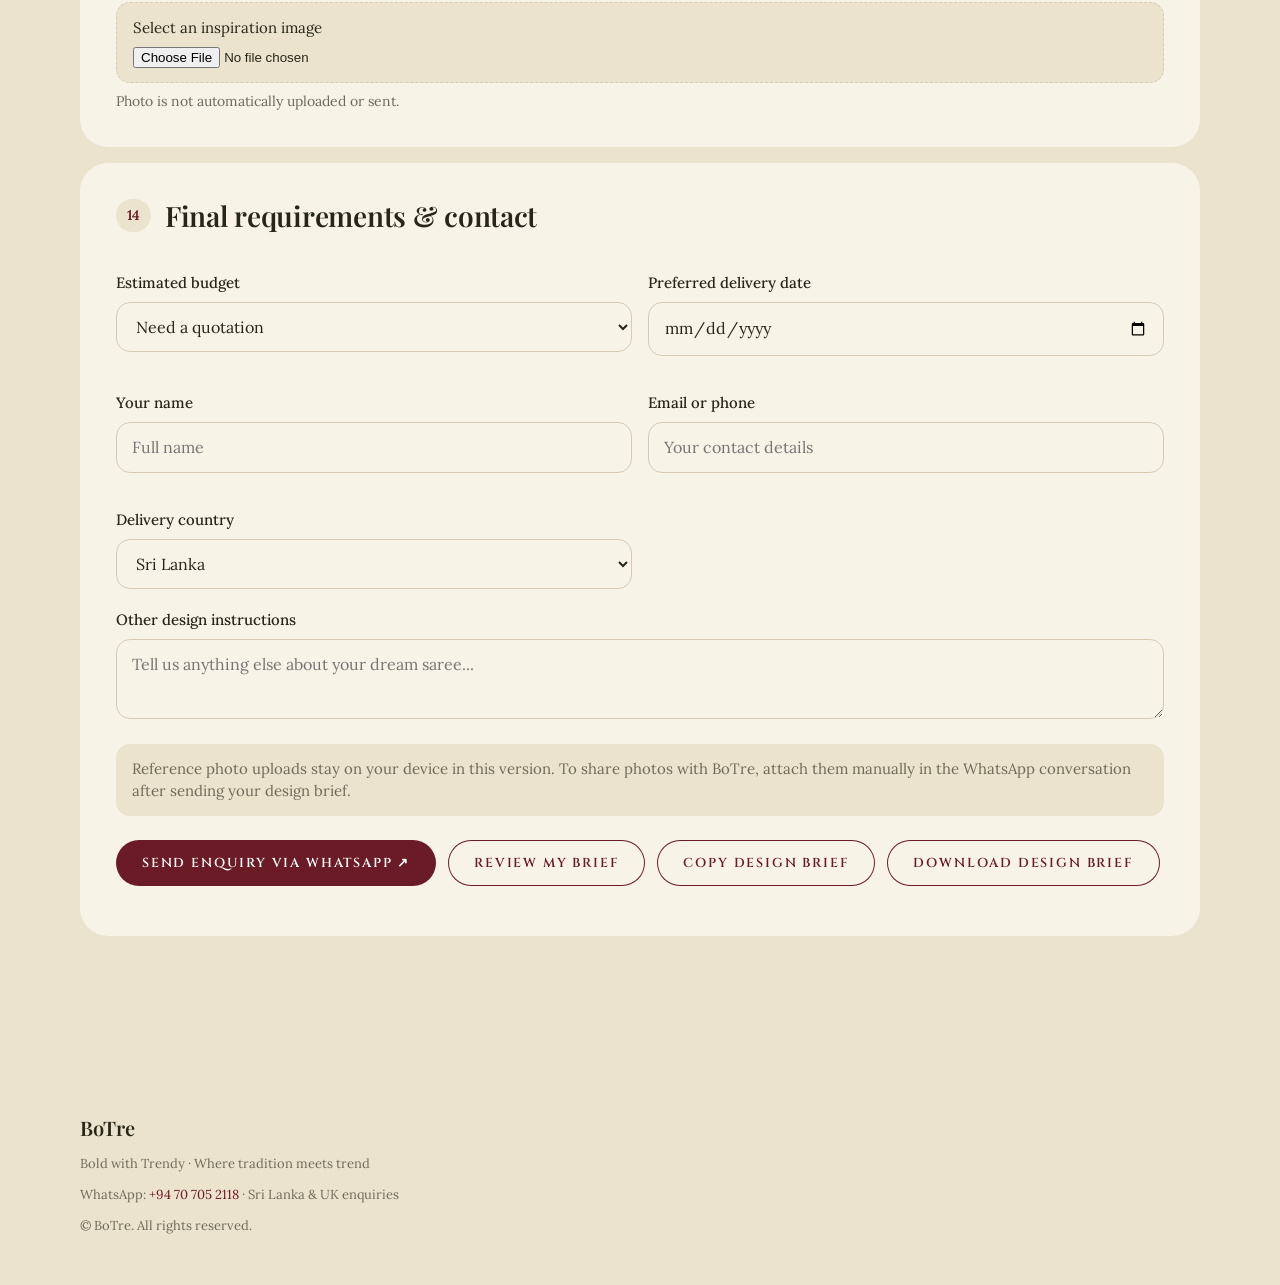
==== commit 016f2504: "Switch to olive, burgundy and cream palette with Playfair, Cinzel and Lora fonts Co-Authored-By: Cla" ====
--- a/botre-site/design.html
+++ b/botre-site/design.html
@@ -9,7 +9,7 @@
 <link rel="icon" type="image/png" href="assets/botre-logo.png">
 <link rel="preconnect" href="https://fonts.googleapis.com">
 <link rel="preconnect" href="https://fonts.gstatic.com" crossorigin>
-<link href="https://fonts.googleapis.com/css2?family=Inter:wght@300;400;500;600;700&display=swap" rel="stylesheet">
+<link href="https://fonts.googleapis.com/css2?family=Cinzel:wght@400;600;700&family=Lora:ital,wght@0,400;0,500;1,400&family=Playfair+Display:ital,wght@0,600;0,700;1,400&display=swap" rel="stylesheet">
 <link rel="stylesheet" href="styles.css">
 </head>
 <body>
--- a/botre-site/styles.css
+++ b/botre-site/styles.css
@@ -1,37 +1,39 @@
 :root{
-  --ink:#1a1f2b;
-  --muted:#667085;
-  --bg:#ffffff;
-  --bg-2:#f7f4ef;
-  --line:#dcd6cc;
-  --accent:#1f4f8f;
-  --accent-deep:#163c70;
-  --accent-tint:#e8eef8;
-  --gold:#b8862f;
-  --dark:#0c1a2e;
-  --dark-card:#162842;
-  --dark-line:#26395a;
-  --dark-muted:#a9b6cc;
+  --ink:#262619;
+  --muted:#6e6a58;
+  --bg:#f8f3e7;
+  --bg-2:#ece3cf;
+  --line:#d6cbb2;
+  --accent:#6b1b26;
+  --accent-deep:#4f121c;
+  --accent-tint:#f0e2df;
+  --gold:#a8844a;
+  --dark:#4b4d26;
+  --dark-card:#5d5f2f;
+  --dark-line:#74763f;
+  --dark-muted:#d9d1bb;
   --radius:28px;
-  --font:'Inter',-apple-system,BlinkMacSystemFont,'Segoe UI',system-ui,sans-serif;
+  --serif:'Playfair Display',Georgia,serif;
+  --label:'Cinzel',Georgia,serif;
+  --font:'Lora',Georgia,serif;
 }
 *{box-sizing:border-box}
 html{scroll-behavior:smooth;scroll-padding-top:24px}
 body{margin:0;background:var(--bg);color:var(--ink);font:400 17px/1.47 var(--font);-webkit-font-smoothing:antialiased}
 img{max-width:100%;display:block}
 a{color:inherit}
-h1,h2,h3{margin:0;font-weight:600;letter-spacing:-.025em;line-height:1.08}
+h1,h2,h3{font-family:var(--serif);margin:0;font-weight:600;letter-spacing:-.01em;line-height:1.12}
 p{margin:0}
 .sr-only{position:absolute;width:1px;height:1px;padding:0;margin:-1px;overflow:hidden;clip:rect(0,0,0,0);border:0}
 
 /* Buttons and links */
-.btn{display:inline-flex;align-items:center;justify-content:center;gap:8px;border:0;background:var(--accent);color:#fff;padding:13px 24px;border-radius:980px;font:500 17px var(--font);cursor:pointer;text-decoration:none;transition:background .2s,transform .2s}
+.btn{display:inline-flex;align-items:center;justify-content:center;gap:8px;border:0;background:var(--accent);color:#fff;padding:14px 26px;border-radius:980px;font-family:var(--label);font-size:13px;font-weight:600;letter-spacing:.14em;text-transform:uppercase;cursor:pointer;text-decoration:none;transition:background .2s,transform .2s}
 .btn:hover{background:var(--accent-deep)}
 .btn.outline{background:transparent;color:var(--accent);box-shadow:inset 0 0 0 1px var(--accent)}
 .btn.outline:hover{background:var(--accent-tint)}
 .btn.whatsapp{background:#25d366;color:#04230f}
 .btn.whatsapp:hover{background:#1fbd5a}
-.link{color:var(--accent);text-decoration:none;font-size:17px;font-weight:500}
+.link{color:var(--accent);text-decoration:none;font-family:var(--label);font-size:13px;font-weight:600;letter-spacing:.14em;text-transform:uppercase}
 .link:hover{text-decoration:underline}
 
 /* Hero */
@@ -41,15 +43,15 @@
 .hero-logo{position:absolute;top:24px;left:24px;z-index:2;border-radius:16px;overflow:hidden;box-shadow:0 10px 30px #00000040}
 .hero-logo img{display:block;width:150px;height:auto}
 .hero-copy{position:absolute;inset:0;z-index:2;display:flex;flex-direction:column;align-items:center;justify-content:flex-start;gap:12px;padding:clamp(40px,10vh,120px) 24px 24px;text-align:center;color:#fff}
-.hero-copy h1{font-size:clamp(40px,6vw,72px);font-weight:600;letter-spacing:-.035em;text-shadow:0 2px 24px #00000060}
-.hero-copy h1 span{font-weight:300;opacity:.92}
+.hero-copy h1{font-size:clamp(40px,6vw,72px);font-weight:600;letter-spacing:-.01em;text-shadow:0 2px 24px #00000060}
+.hero-copy h1 span{font-style:italic;font-weight:400;opacity:.95}
 
 /* Section scaffolding */
 .section{padding:120px 24px}
 .wrap{max-width:1120px;margin:0 auto}
 .narrow{max-width:760px}
-.eyebrow{font-size:17px;font-weight:600;color:var(--accent);margin-bottom:12px}
-.display{font-size:clamp(40px,5.4vw,64px);font-weight:600;letter-spacing:-.035em}
+.eyebrow{font-family:var(--label);font-size:13px;font-weight:600;letter-spacing:.2em;text-transform:uppercase;color:var(--accent);margin-bottom:14px}
+.display{font-family:var(--serif);font-size:clamp(40px,5.4vw,64px);font-weight:600;letter-spacing:-.01em}
 .lede{font-size:clamp(19px,2vw,24px);line-height:1.4;color:var(--muted);margin-top:18px;font-weight:400;letter-spacing:-.01em}
 .center{text-align:center}
 .center .lede{margin-left:auto;margin-right:auto}
@@ -65,7 +67,7 @@
 .tile-media{height:440px;background:#e8e8ed;background-repeat:no-repeat}
 .tile-media.photo{background-size:cover;background-position:50% 30%}
 .tile-body{padding:40px 40px 44px;display:flex;flex-direction:column;gap:10px;align-items:flex-start}
-.tile h3{font-size:clamp(28px,3vw,40px);font-weight:600;letter-spacing:-.03em}
+.tile h3{font-size:clamp(28px,3vw,40px);font-weight:600;letter-spacing:-.01em}
 .tile p{color:var(--muted);font-size:17px;max-width:520px}
 .tile .link{margin-top:6px}
 .tile-row .tile-media{height:380px}
@@ -75,14 +77,14 @@
 .process{background:var(--bg);padding:120px 24px}
 .steps{display:grid;grid-template-columns:repeat(4,1fr);gap:28px;margin-top:72px}
 .step{border-top:1px solid var(--line);padding-top:28px}
-.step .n{font-size:17px;font-weight:600;color:var(--accent);margin-bottom:28px;display:block}
-.step h3{font-size:24px;font-weight:600;letter-spacing:-.02em;margin-bottom:10px}
+.step .n{font-family:var(--label);font-size:15px;font-weight:600;letter-spacing:.14em;color:var(--accent);margin-bottom:28px;display:block}
+.step h3{font-size:24px;font-weight:600;letter-spacing:-.01em;margin-bottom:10px}
 .step p{color:var(--muted);font-size:16px}
 
 /* Studio (form) */
 .studio{background:var(--bg-2);padding:120px 24px}
 .brief-intro{background:var(--bg);border-radius:var(--radius);padding:32px 36px;margin-top:56px}
-.brief-intro strong{display:block;font-size:22px;font-weight:600;letter-spacing:-.02em;margin-bottom:8px}
+.brief-intro strong{display:block;font-family:var(--serif);font-size:24px;font-weight:600;letter-spacing:-.01em;margin-bottom:8px}
 .brief-intro p{color:var(--muted);font-size:16px}
 .progress{height:6px;background:#e5e5ea;border-radius:10px;overflow:hidden;margin-top:22px}
 .fill{height:100%;background:var(--accent);width:0;transition:width .25s}
@@ -93,14 +95,14 @@
 .presets{display:grid;grid-template-columns:repeat(3,1fr);gap:14px;margin:20px 0 6px}
 .preset{background:var(--bg);color:var(--ink);border:0;border-radius:22px;padding:24px;text-align:left;display:flex;flex-direction:column;gap:8px;cursor:pointer;font:inherit;box-shadow:0 0 0 1px transparent;transition:box-shadow .2s,transform .2s}
 .preset:hover{box-shadow:0 0 0 1px var(--accent);transform:translateY(-2px)}
-.preset strong{font-size:19px;font-weight:600;letter-spacing:-.02em}
+.preset strong{font-family:var(--serif);font-size:21px;font-weight:600;letter-spacing:-.01em}
 .preset span{font-size:15px;color:var(--muted)}
 #preset-msg{margin-top:8px;color:var(--accent);font-size:15px;min-height:1.4em}
 #designer{display:block}
 .section-card{background:var(--bg);border-radius:var(--radius);padding:36px;margin:16px 0}
 .head{display:flex;gap:14px;align-items:center;margin-bottom:20px}
 .num{background:var(--bg-2);color:var(--accent);padding:6px 11px;border-radius:980px;font-weight:600;font-size:14px}
-.head h2{font-size:26px;font-weight:600;letter-spacing:-.025em}
+.head h2{font-family:var(--serif);font-size:28px;font-weight:600;letter-spacing:-.01em}
 .example{font-size:15px;color:var(--muted);background:var(--bg-2);border-radius:14px;padding:12px 16px;margin:6px 0 0}
 .example b{color:var(--ink);font-weight:600}
 .chips{display:flex;flex-wrap:wrap;gap:8px;margin-top:6px}
@@ -130,11 +132,11 @@
 #feedback{margin-top:14px;font-size:15px;color:var(--accent)}
 
 /* Contact (dark) */
-.contact{background:var(--dark);color:#f5f5f7;padding:120px 24px}
+.contact{background:var(--dark);color:var(--bg);padding:120px 24px}
 .contact .lede{color:var(--dark-muted)}
 .contact-grid{display:grid;grid-template-columns:1fr 1fr;gap:16px;margin-top:64px}
 .card{background:var(--dark-card);border-radius:var(--radius);padding:40px}
-.card h3{font-size:28px;font-weight:600;letter-spacing:-.025em;margin-bottom:10px}
+.card h3{font-size:30px;font-weight:600;letter-spacing:-.01em;margin-bottom:10px}
 .card p{color:var(--dark-muted);margin-bottom:26px;font-size:17px}
 .reach{list-style:none;padding:0;margin:0}
 .reach li{padding:16px 0;border-bottom:1px solid var(--dark-line);font-size:17px}
@@ -144,7 +146,7 @@
 /* Footer */
 footer{background:var(--bg-2);color:var(--muted);padding:40px 24px 48px;font-size:13px;line-height:1.6}
 footer .wrap{display:flex;flex-direction:column;gap:10px}
-footer b{color:var(--ink);font-size:15px;font-weight:600}
+footer b{font-family:var(--serif);color:var(--ink);font-size:20px;font-weight:600}
 footer a{color:var(--accent);text-decoration:none}
 footer a:hover{text-decoration:underline}
 
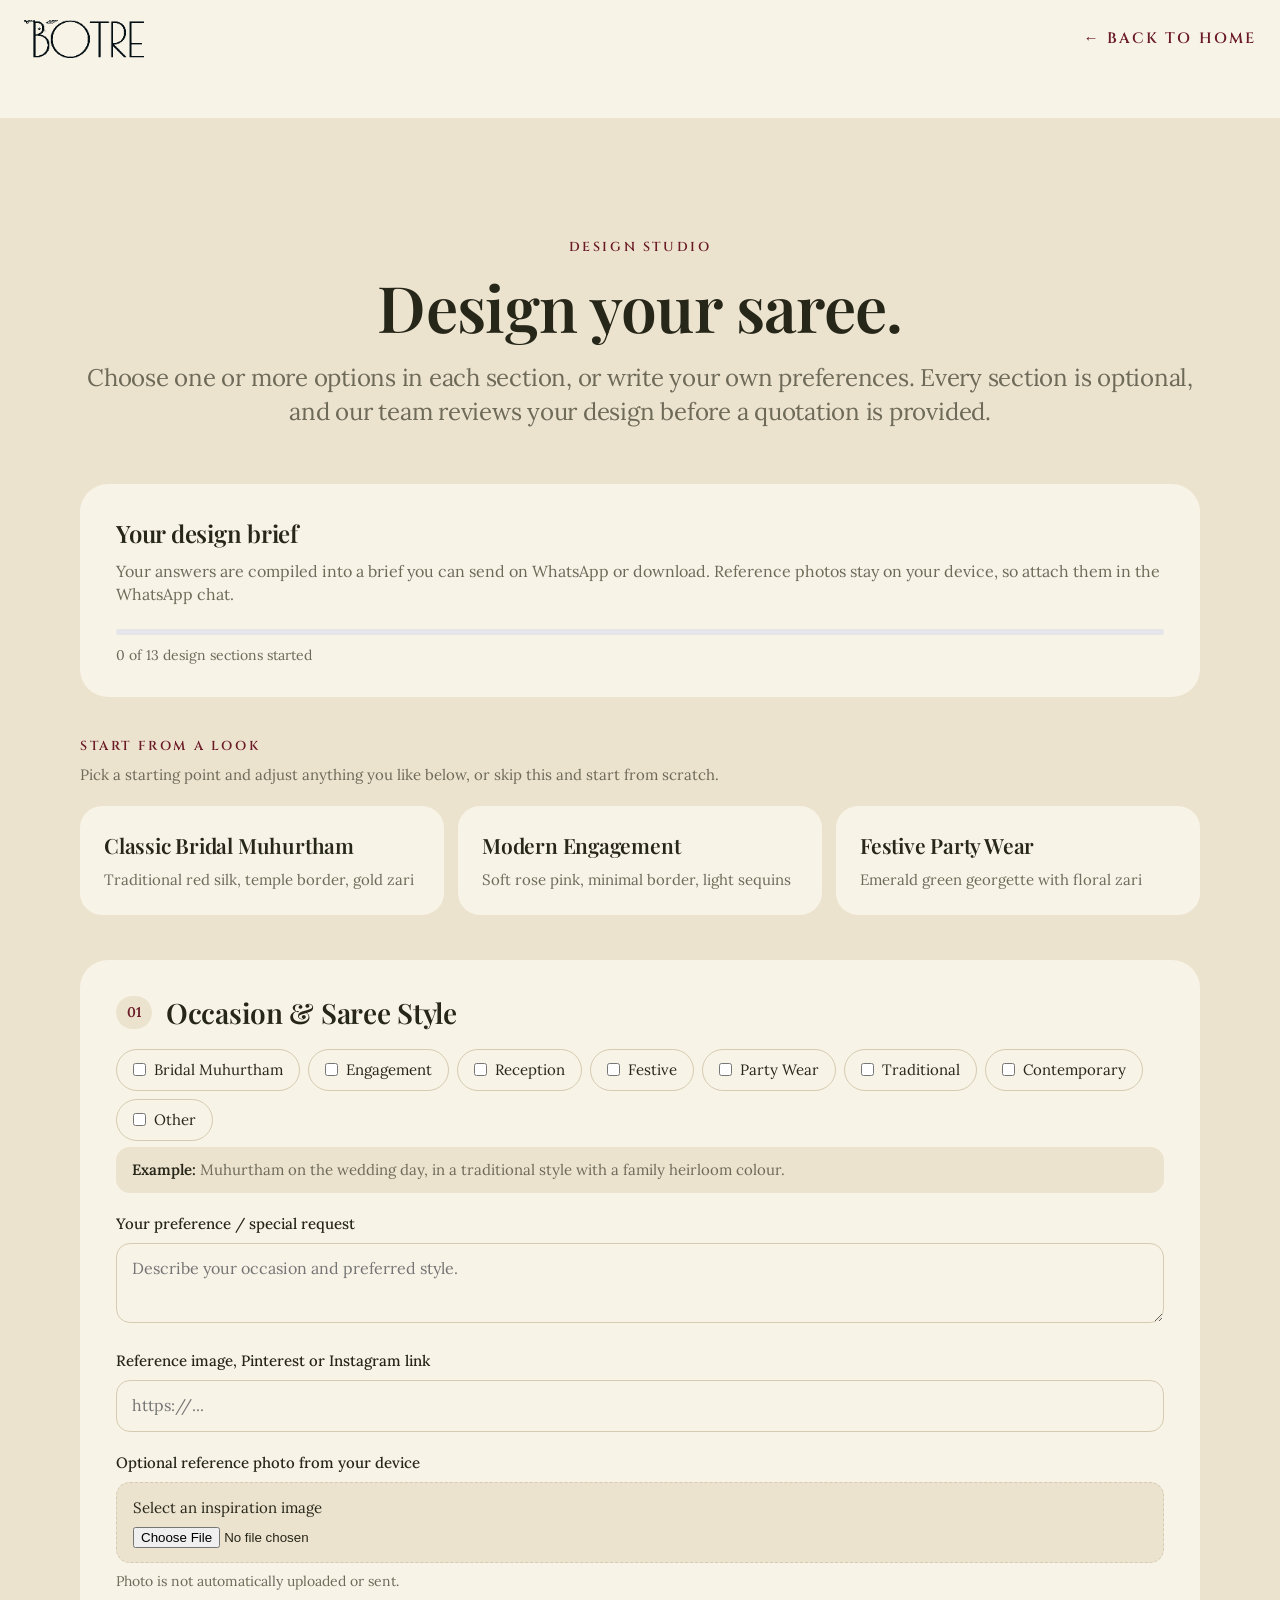
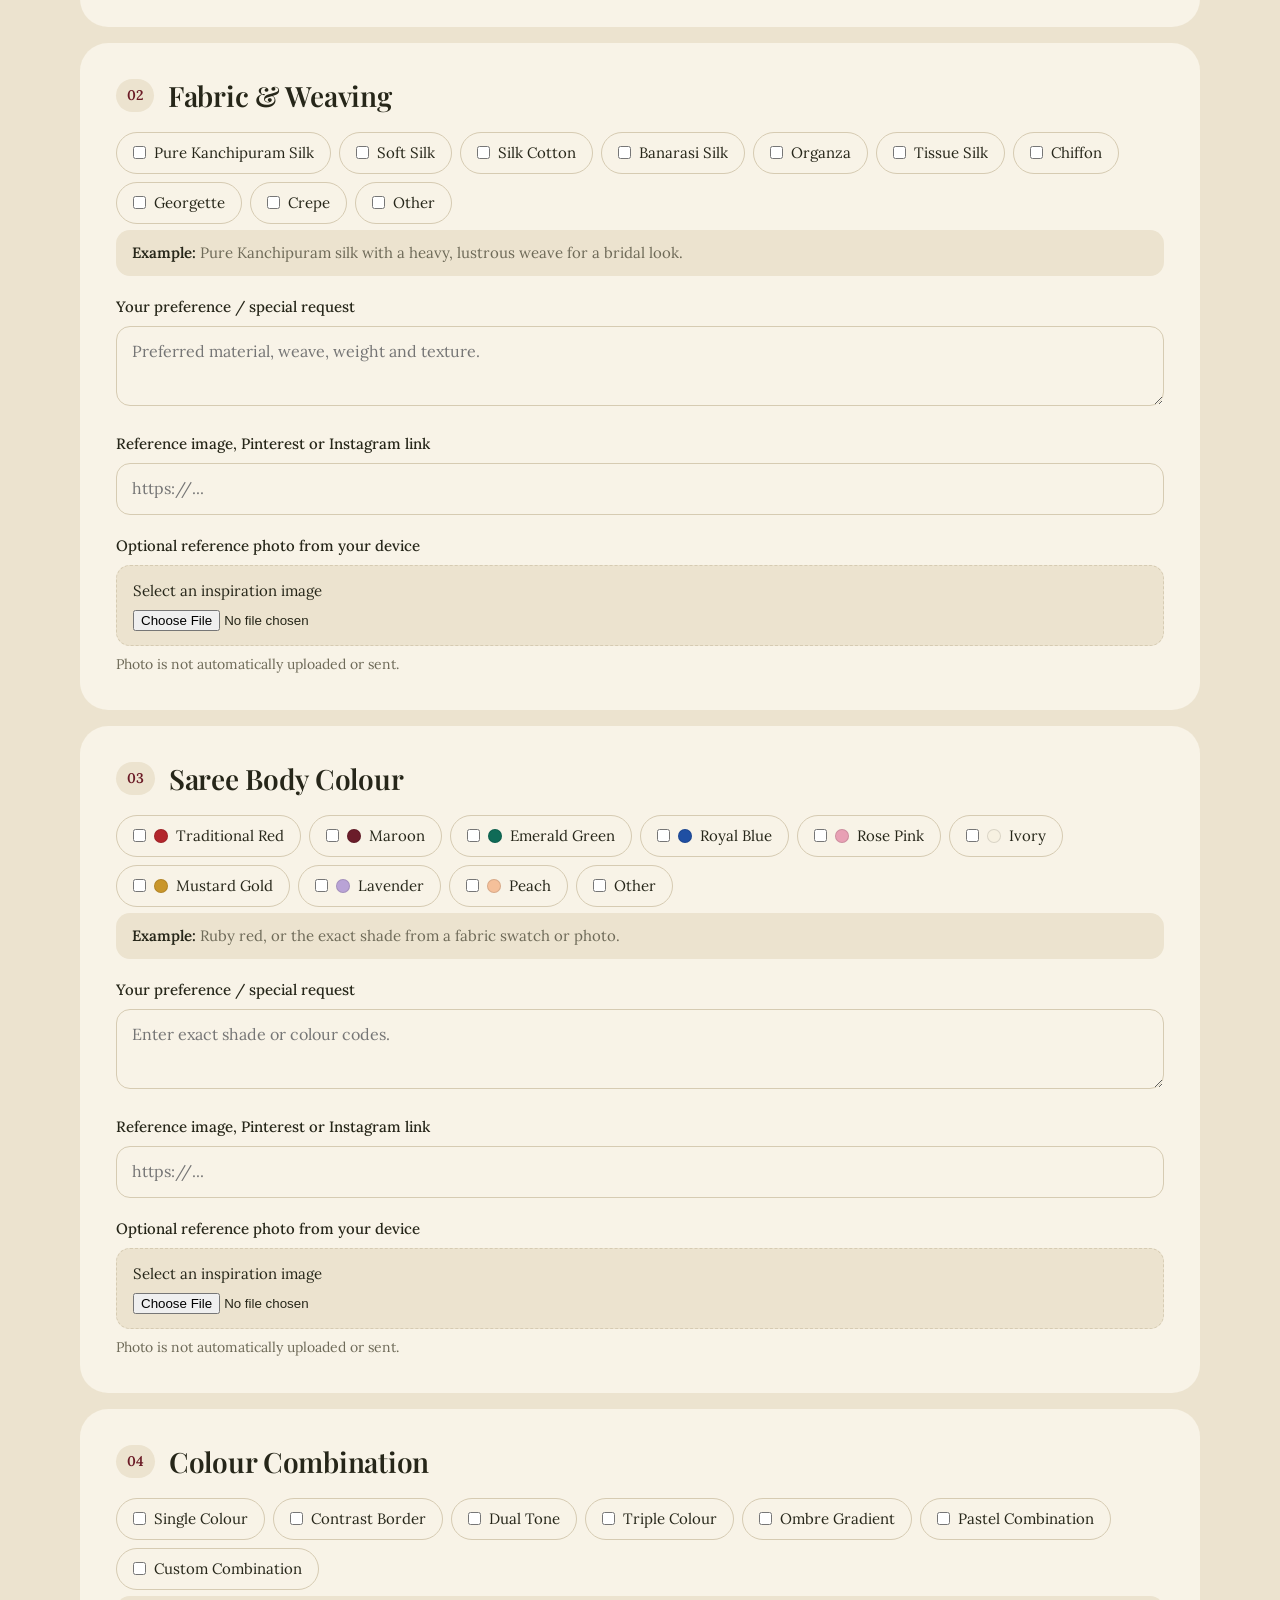
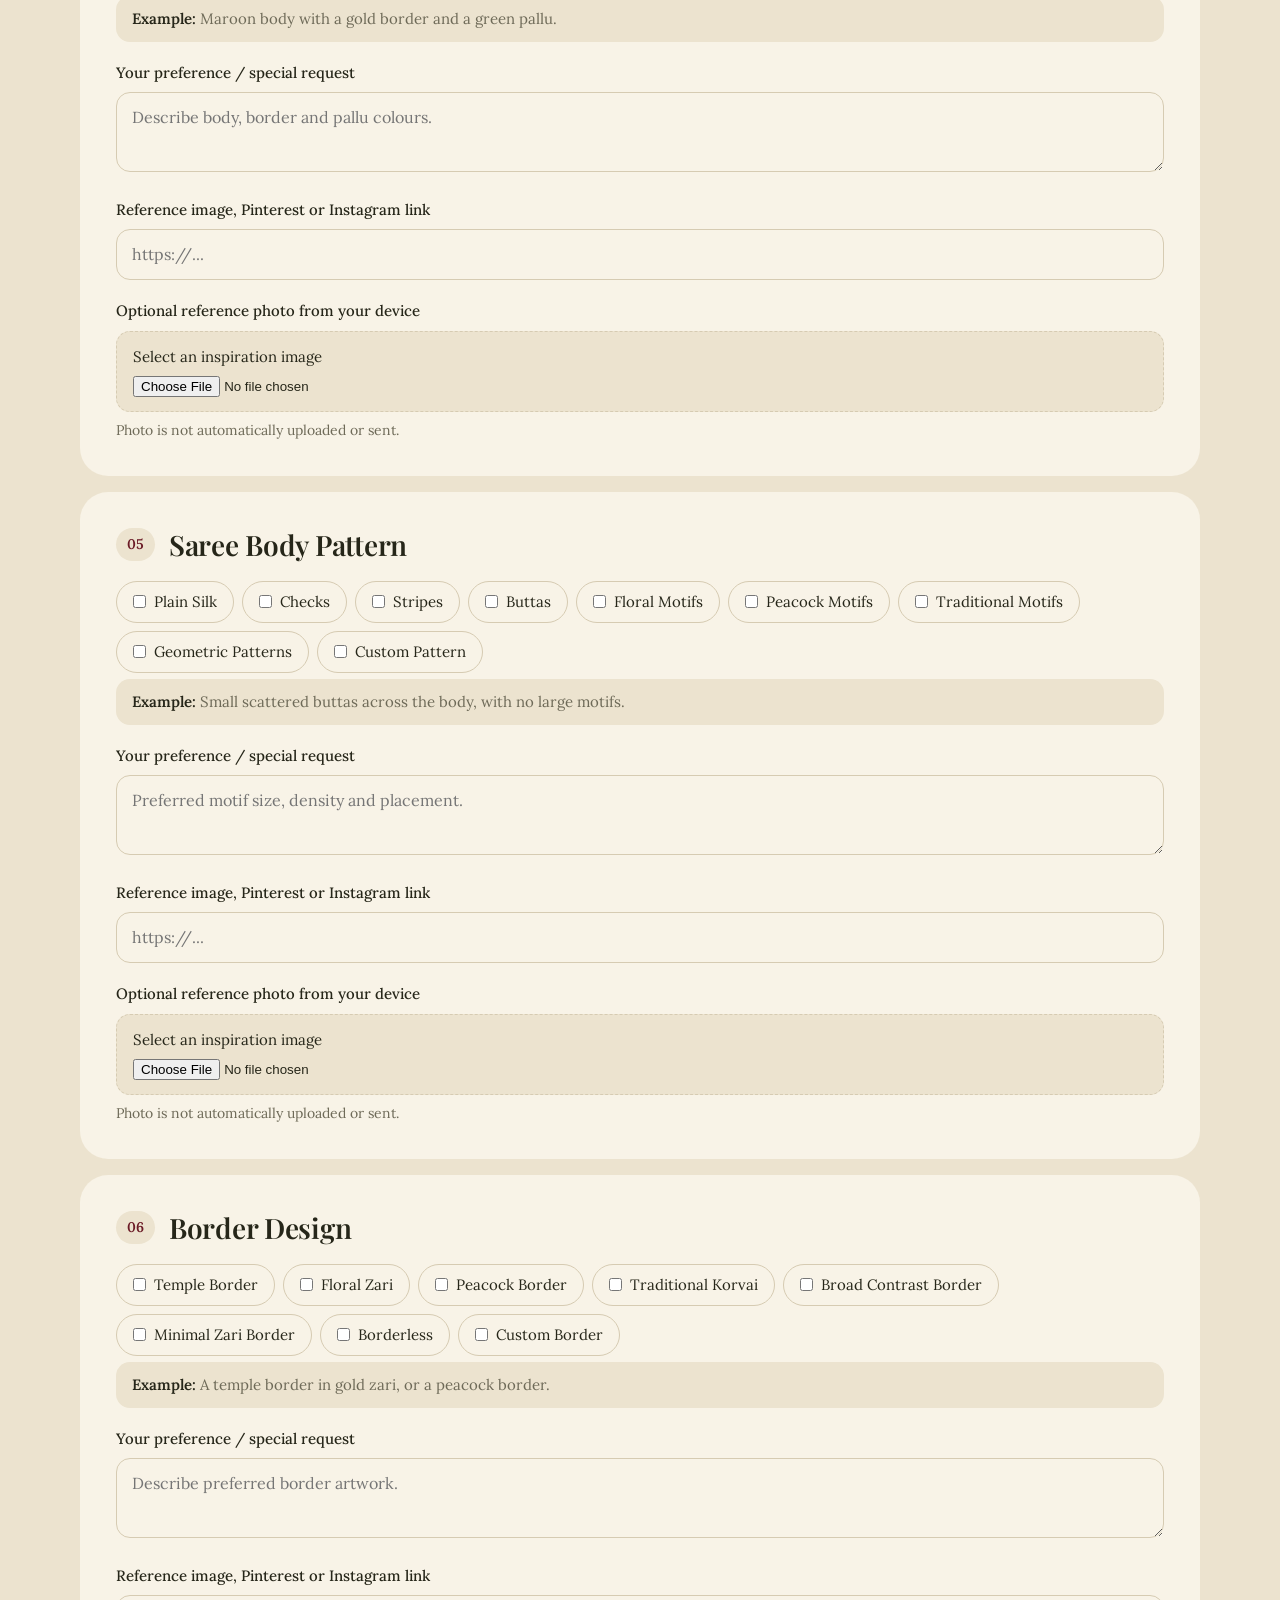
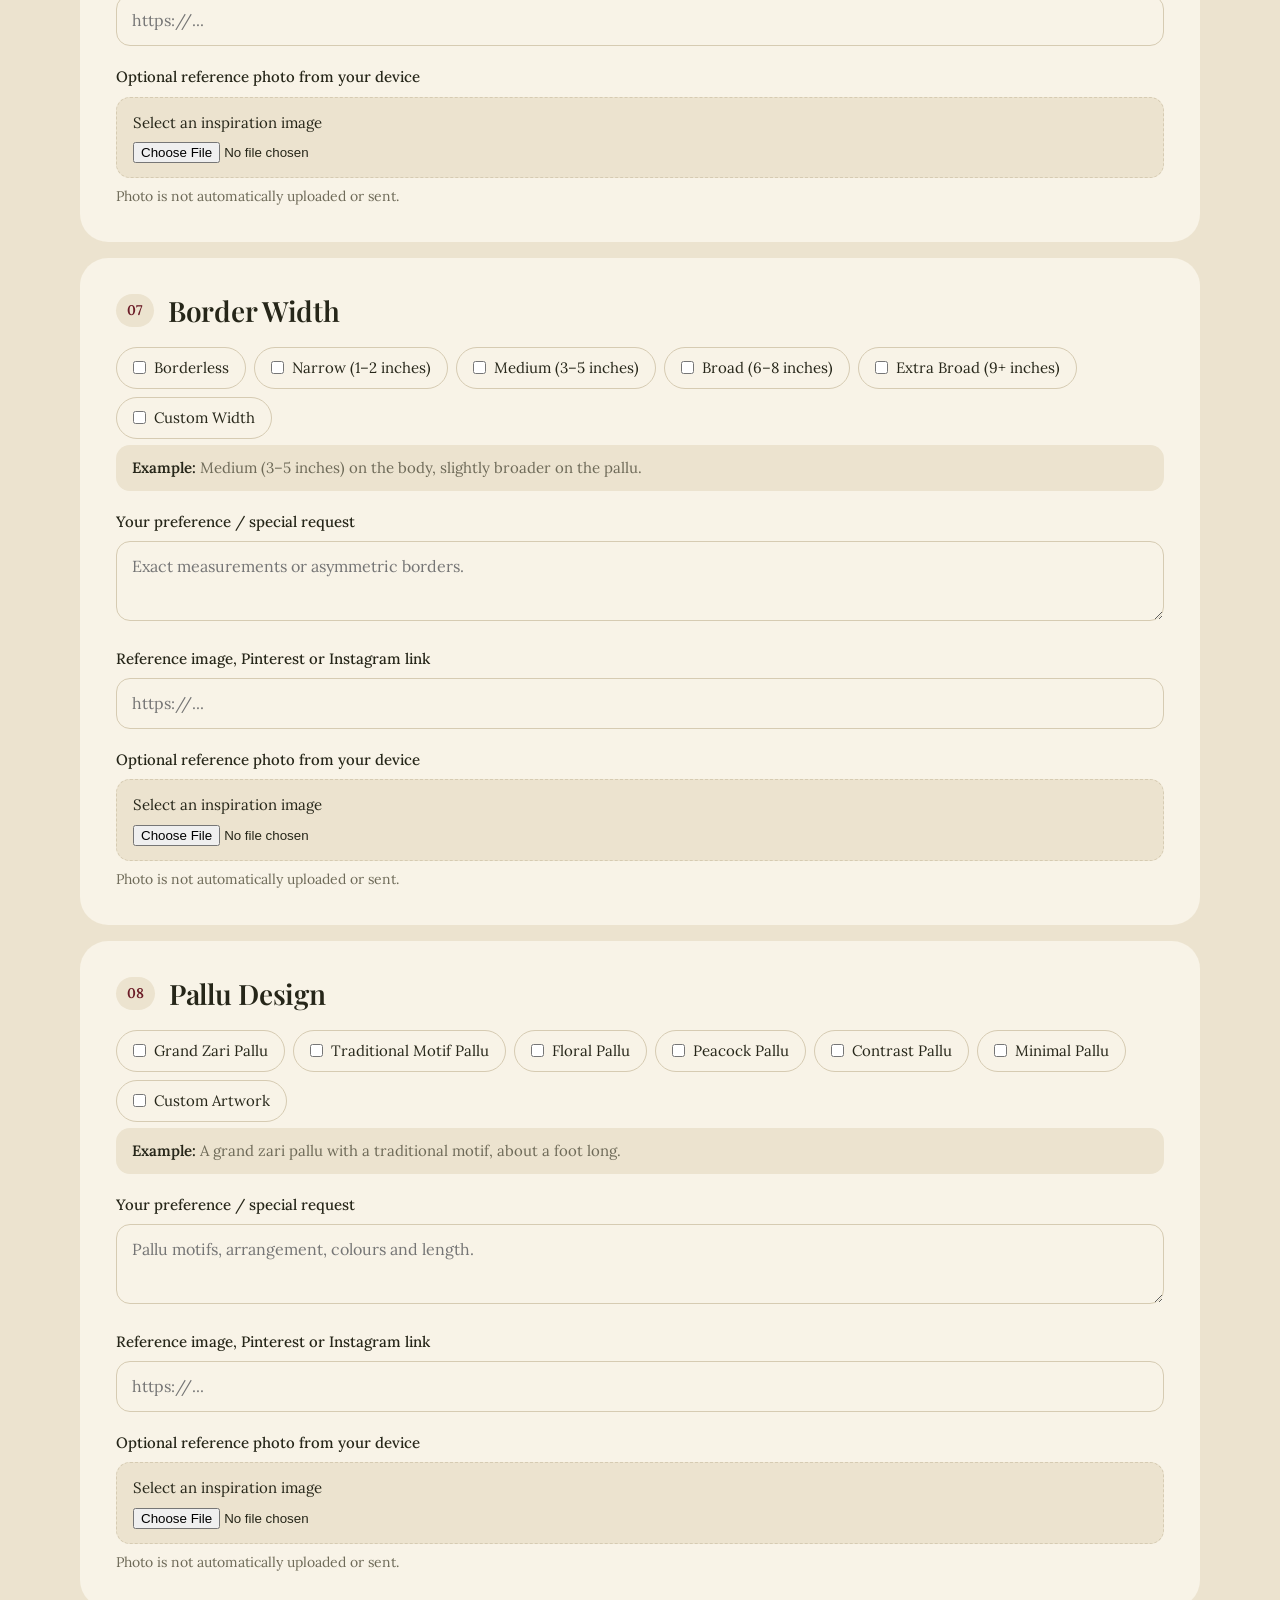
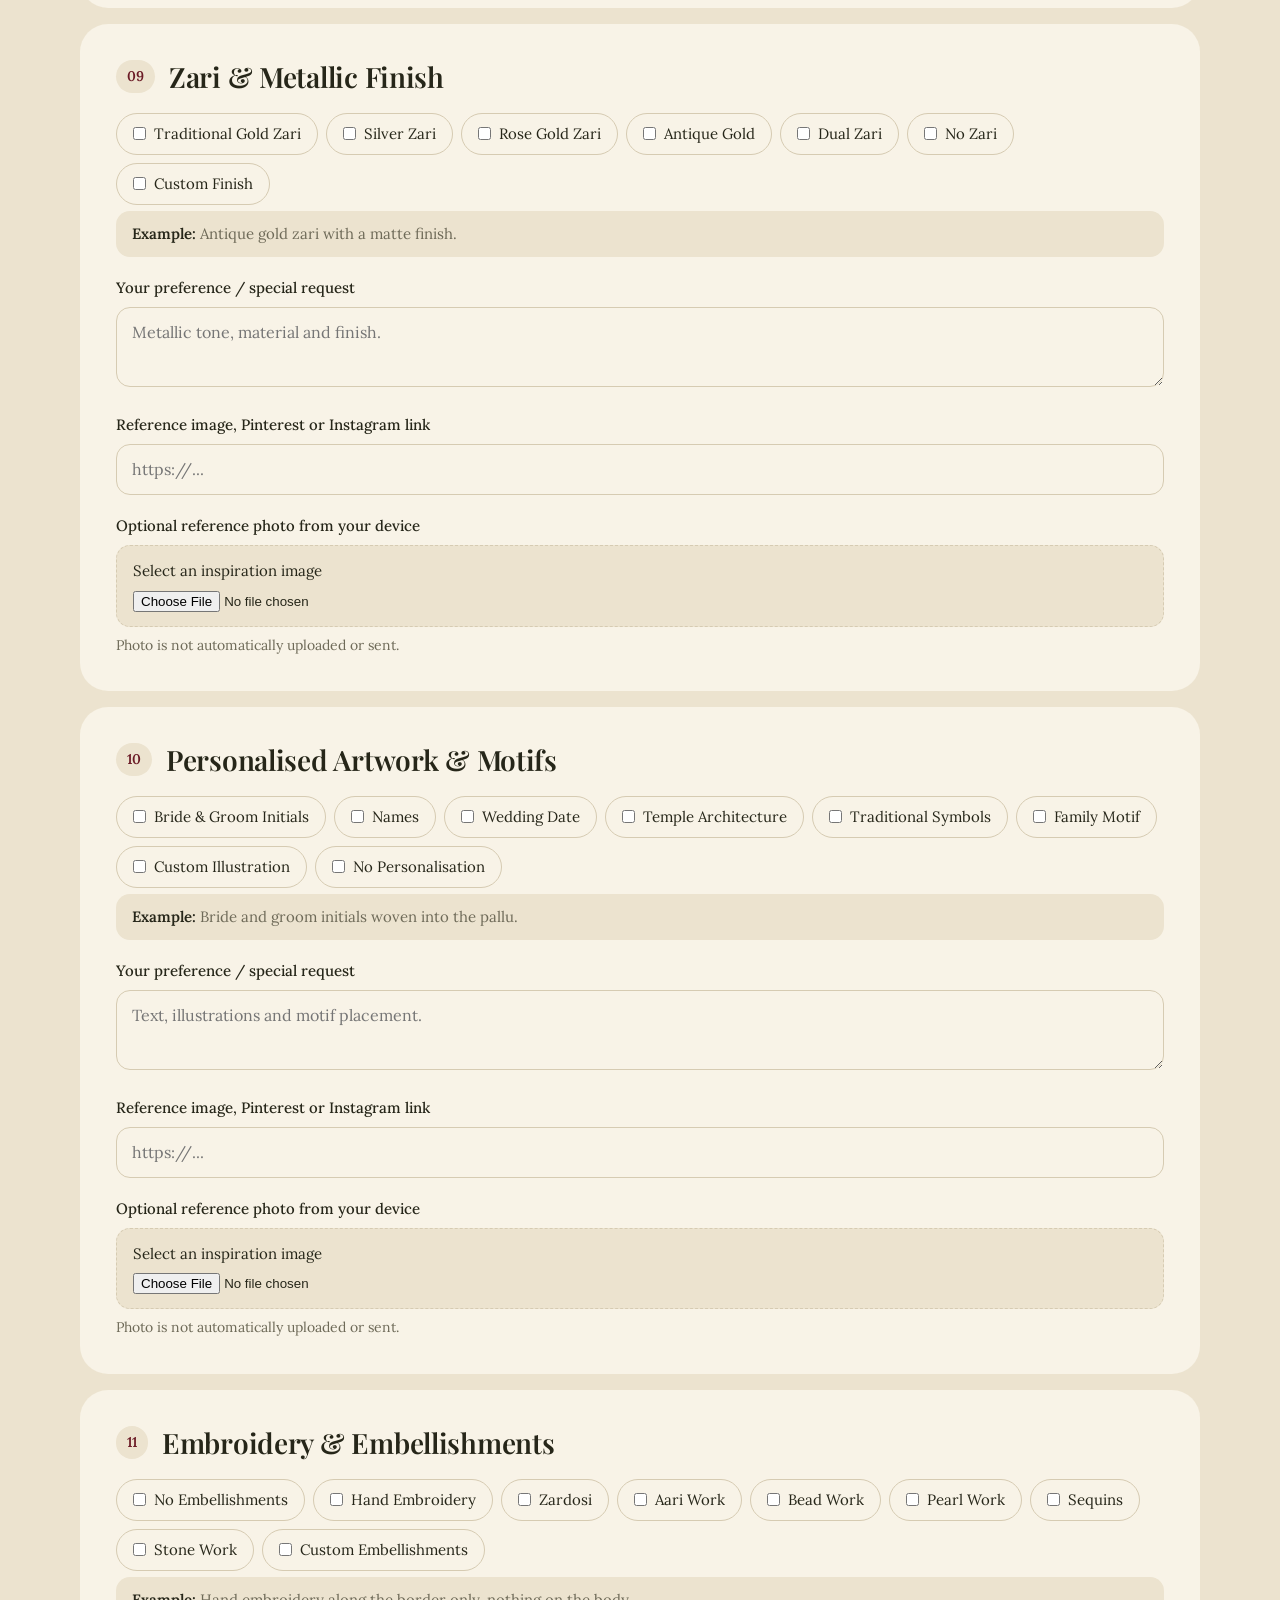
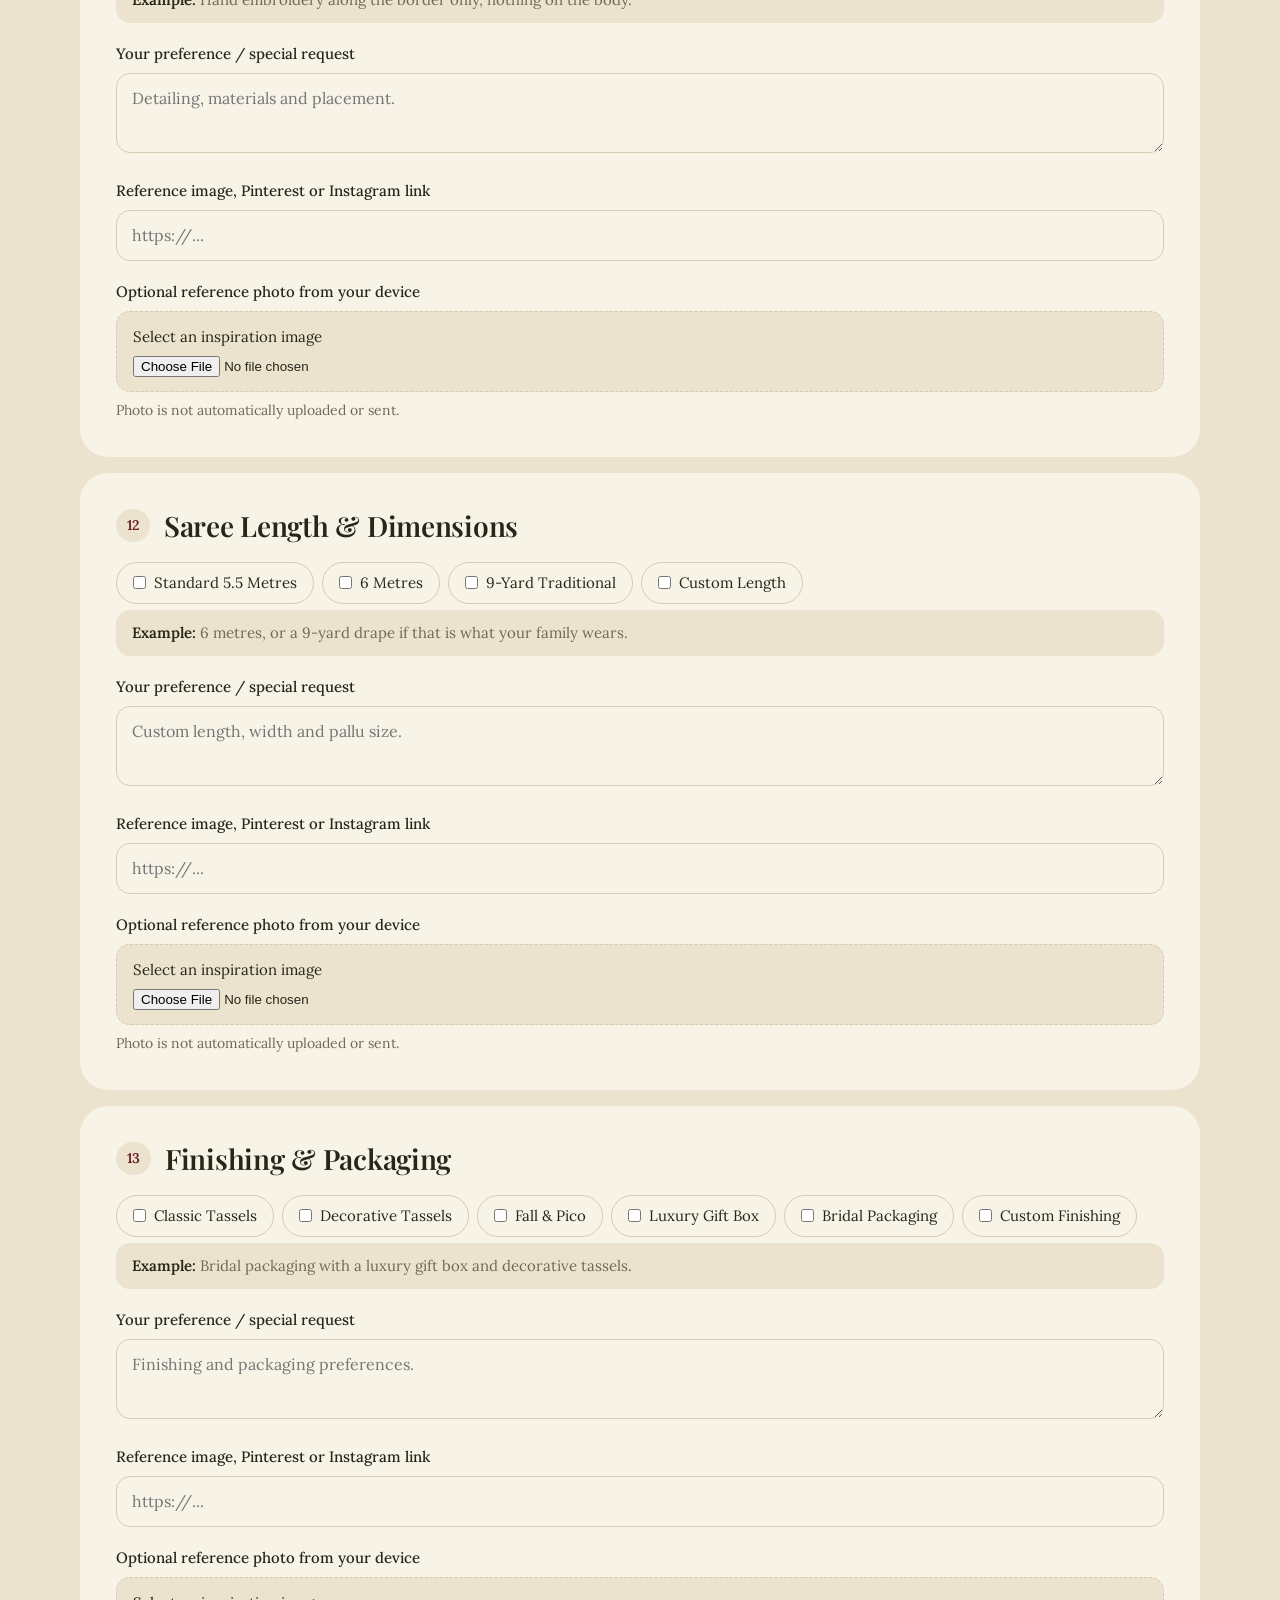
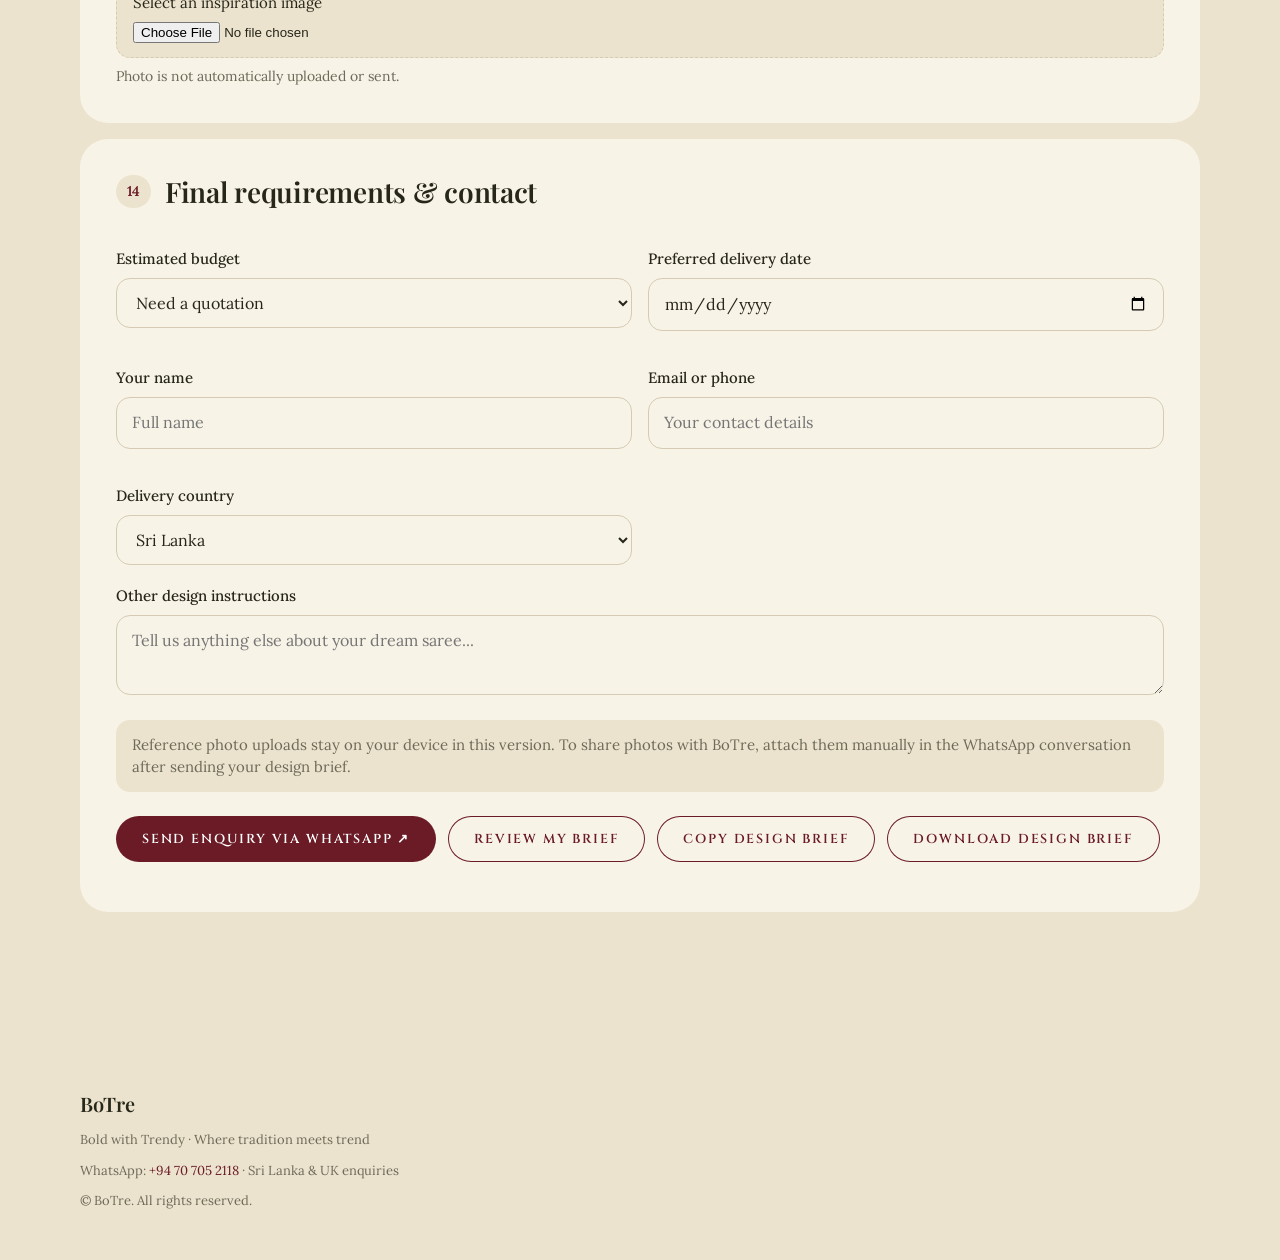
==== commit a62e12d8: "Use transparent BOTRE wordmark in hero and design header Co-Authored-By: Claude Haiku 5.5 <noreply@a" ====
--- a/botre-site/design.html
+++ b/botre-site/design.html
@@ -15,7 +15,7 @@
 <body>
 
 <header class="page-header">
-  <a href="index.html" aria-label="BoTre home"><img src="assets/botre-logo.png" alt="BoTre – Bold with Trendy" width="214" height="112"></a>
+  <a href="index.html" aria-label="BoTre home"><img src="assets/botre-wordmark.png" alt="BoTre – Bold with Trendy" width="166" height="53"></a>
   <a class="link" href="index.html">← Back to home</a>
 </header>
 
--- a/botre-site/styles.css
+++ b/botre-site/styles.css
@@ -40,8 +40,8 @@
 .hero{position:relative;overflow:hidden;margin:8px;height:calc(100vh - 16px);min-height:560px;border-radius:32px;background:#1d1d1f}
 .hero>img{position:absolute;inset:0;width:100%;height:100%;object-fit:cover;object-position:50% 35%}
 .hero::after{content:"";position:absolute;inset:0;background:linear-gradient(180deg,#00000080 0%,#00000000 46%)}
-.hero-logo{position:absolute;top:24px;left:24px;z-index:2;border-radius:16px;overflow:hidden;box-shadow:0 10px 30px #00000040}
-.hero-logo img{display:block;width:150px;height:auto}
+.hero-logo{position:absolute;top:24px;left:24px;z-index:2}
+.hero-logo img{display:block;width:150px;height:auto;filter:drop-shadow(0 2px 8px #ffffffa0)}
 .hero-copy{position:absolute;inset:0;z-index:2;display:flex;flex-direction:column;align-items:center;justify-content:flex-start;gap:12px;padding:clamp(40px,10vh,120px) 24px 24px;text-align:center;color:#fff}
 .hero-copy h1{font-size:clamp(40px,6vw,72px);font-weight:600;letter-spacing:-.01em;text-shadow:0 2px 24px #00000060}
 .hero-copy h1 span{font-style:italic;font-weight:400;opacity:.95}
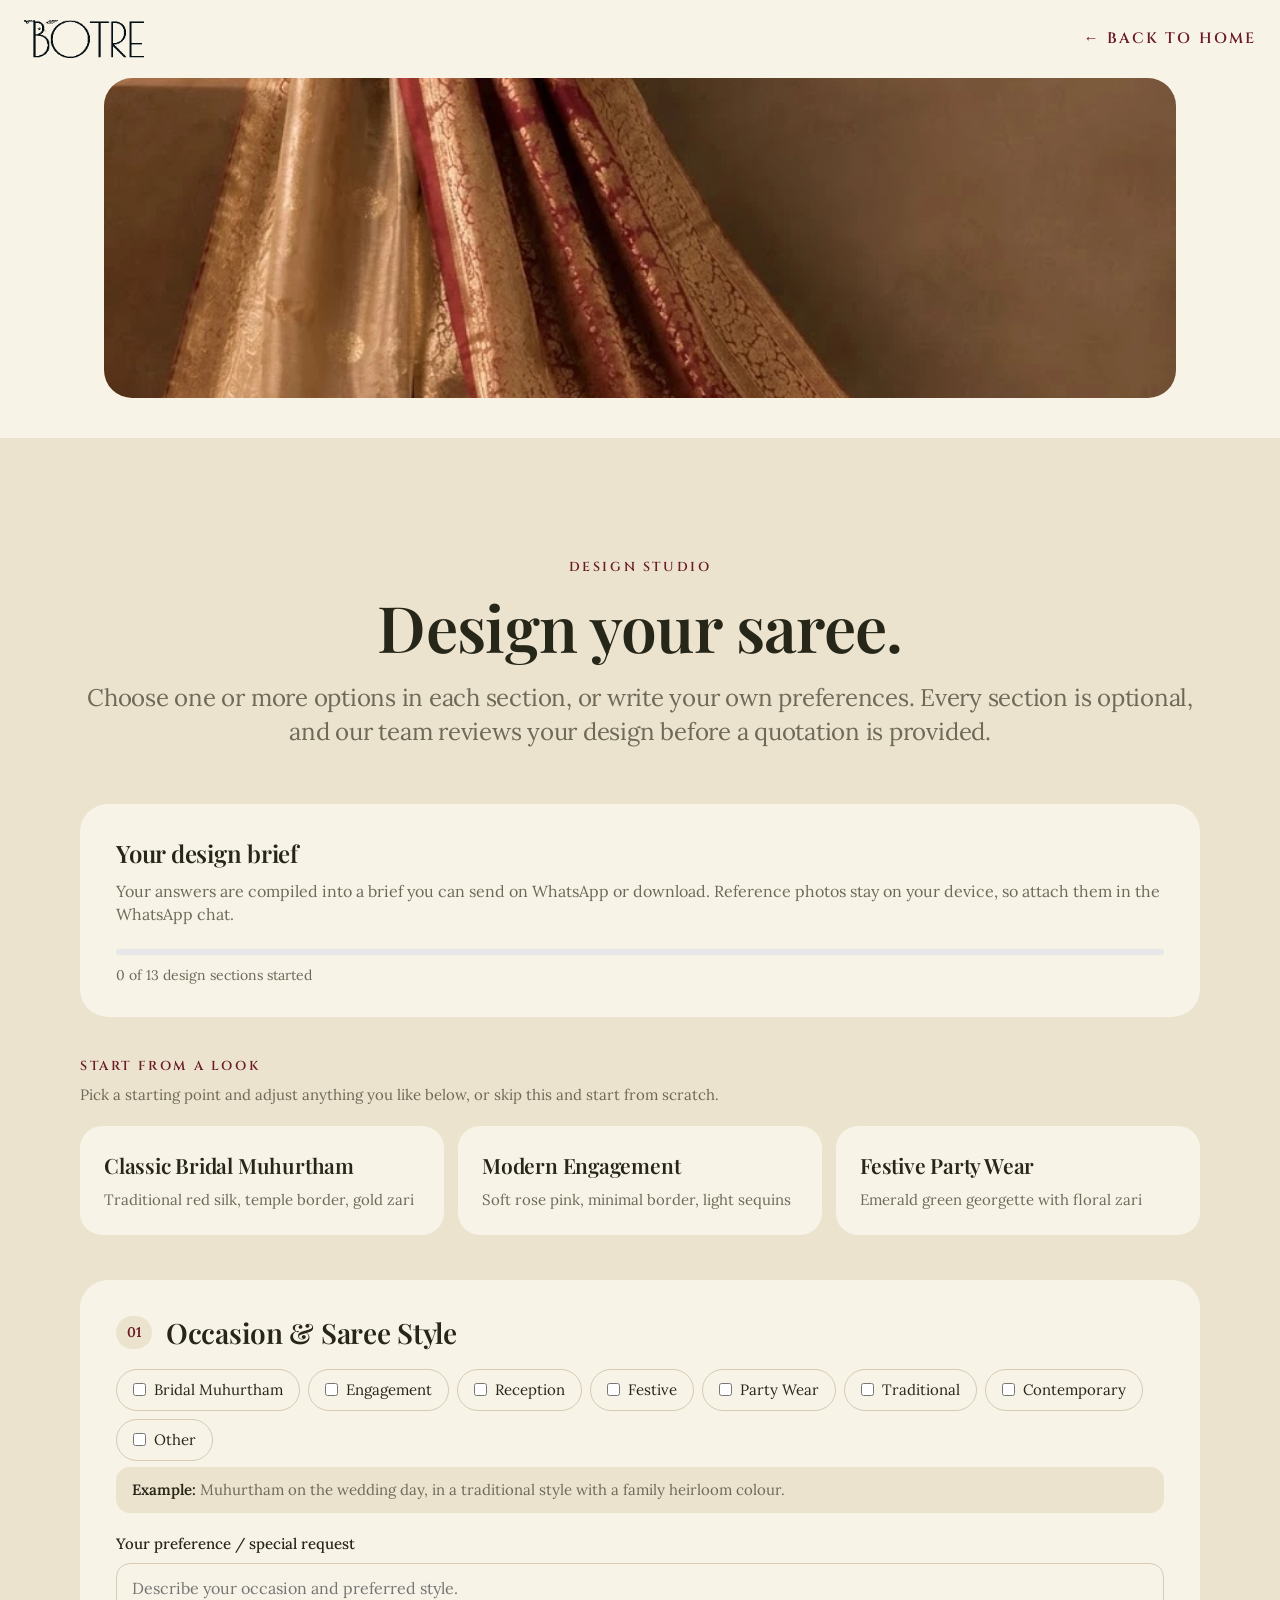
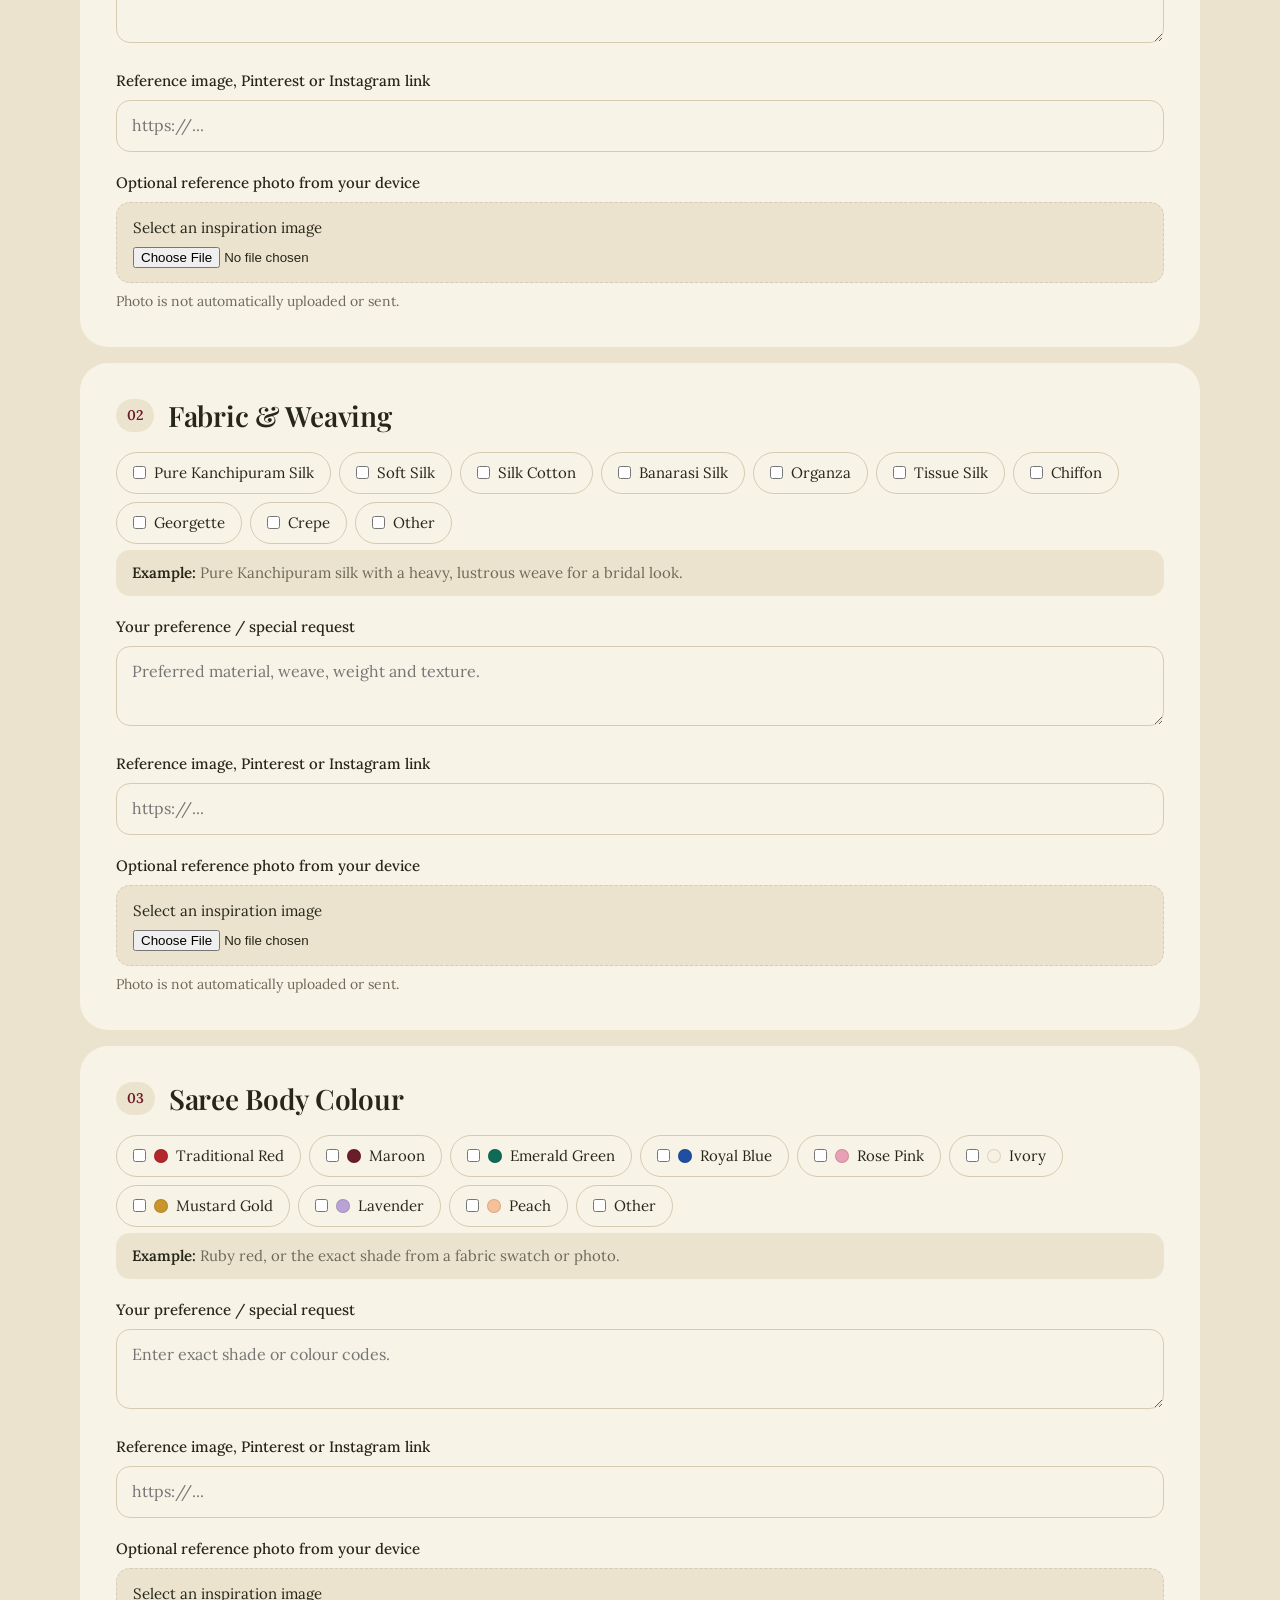
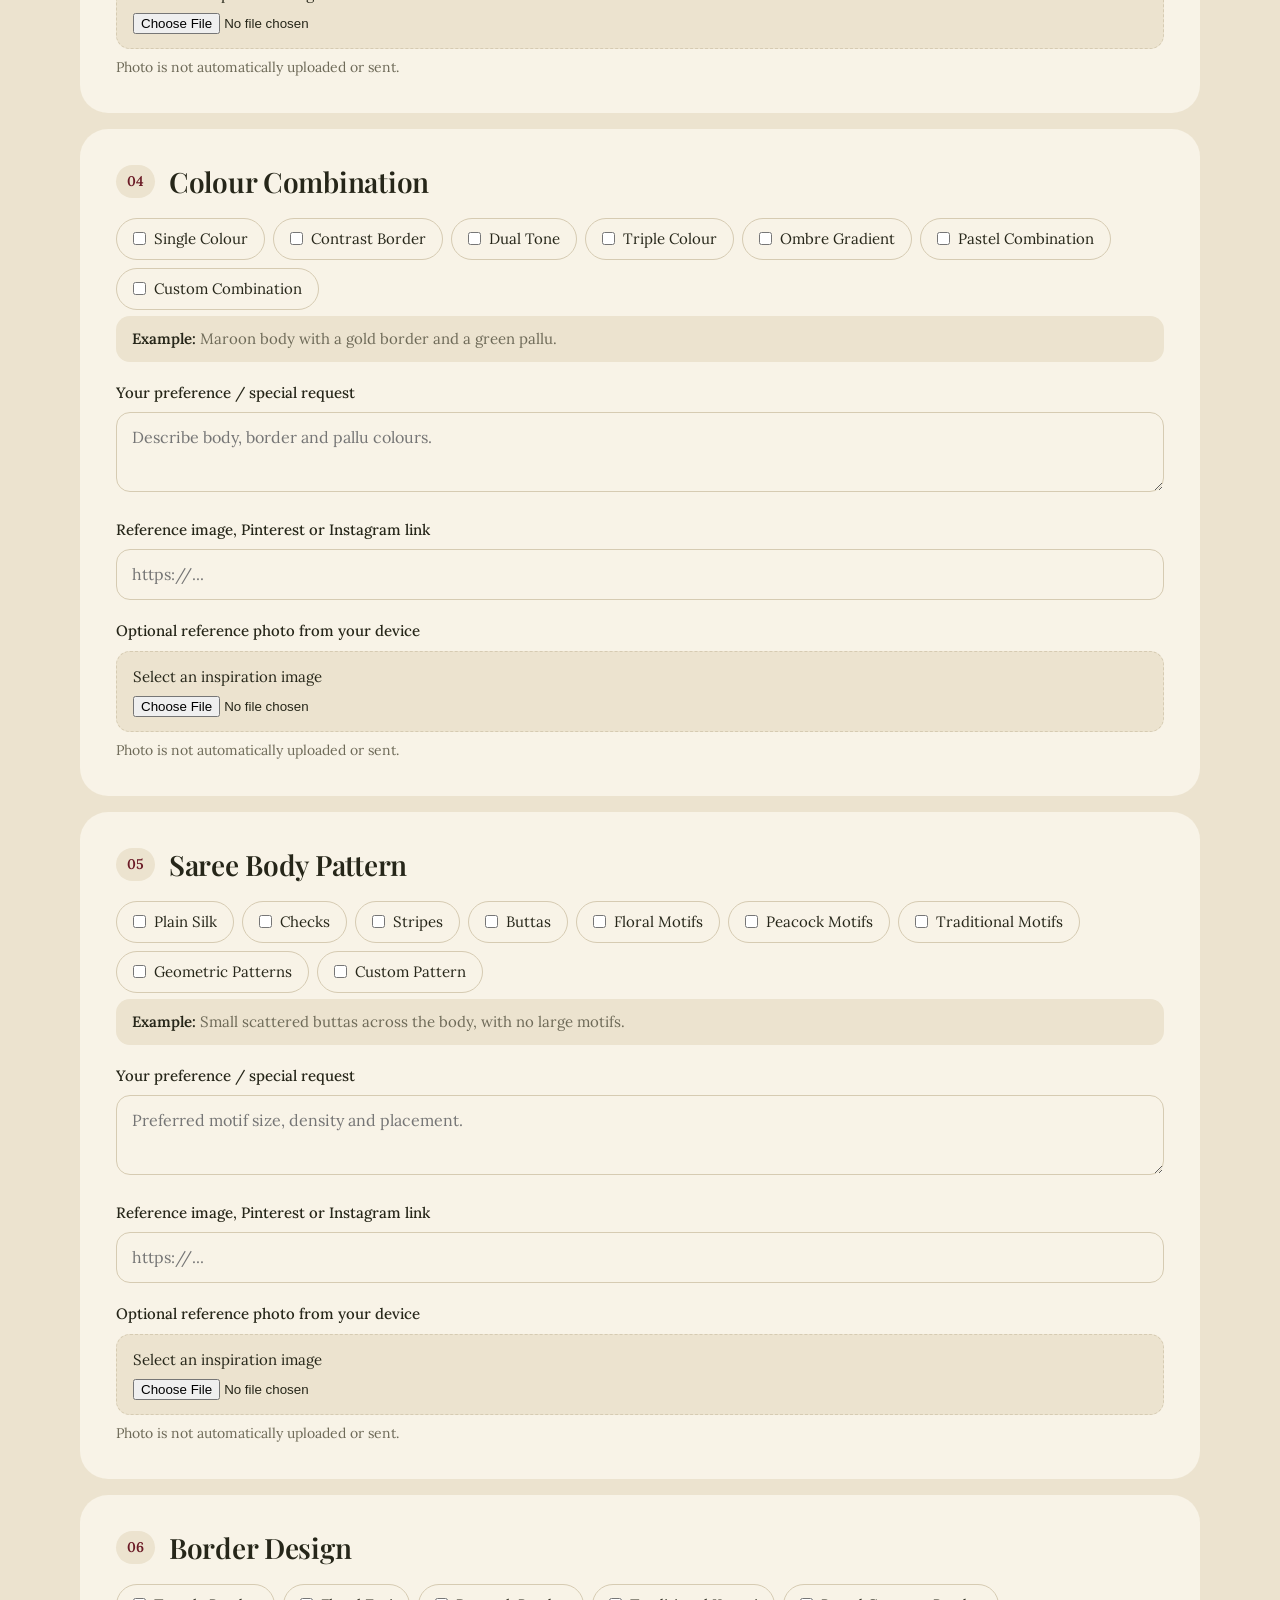
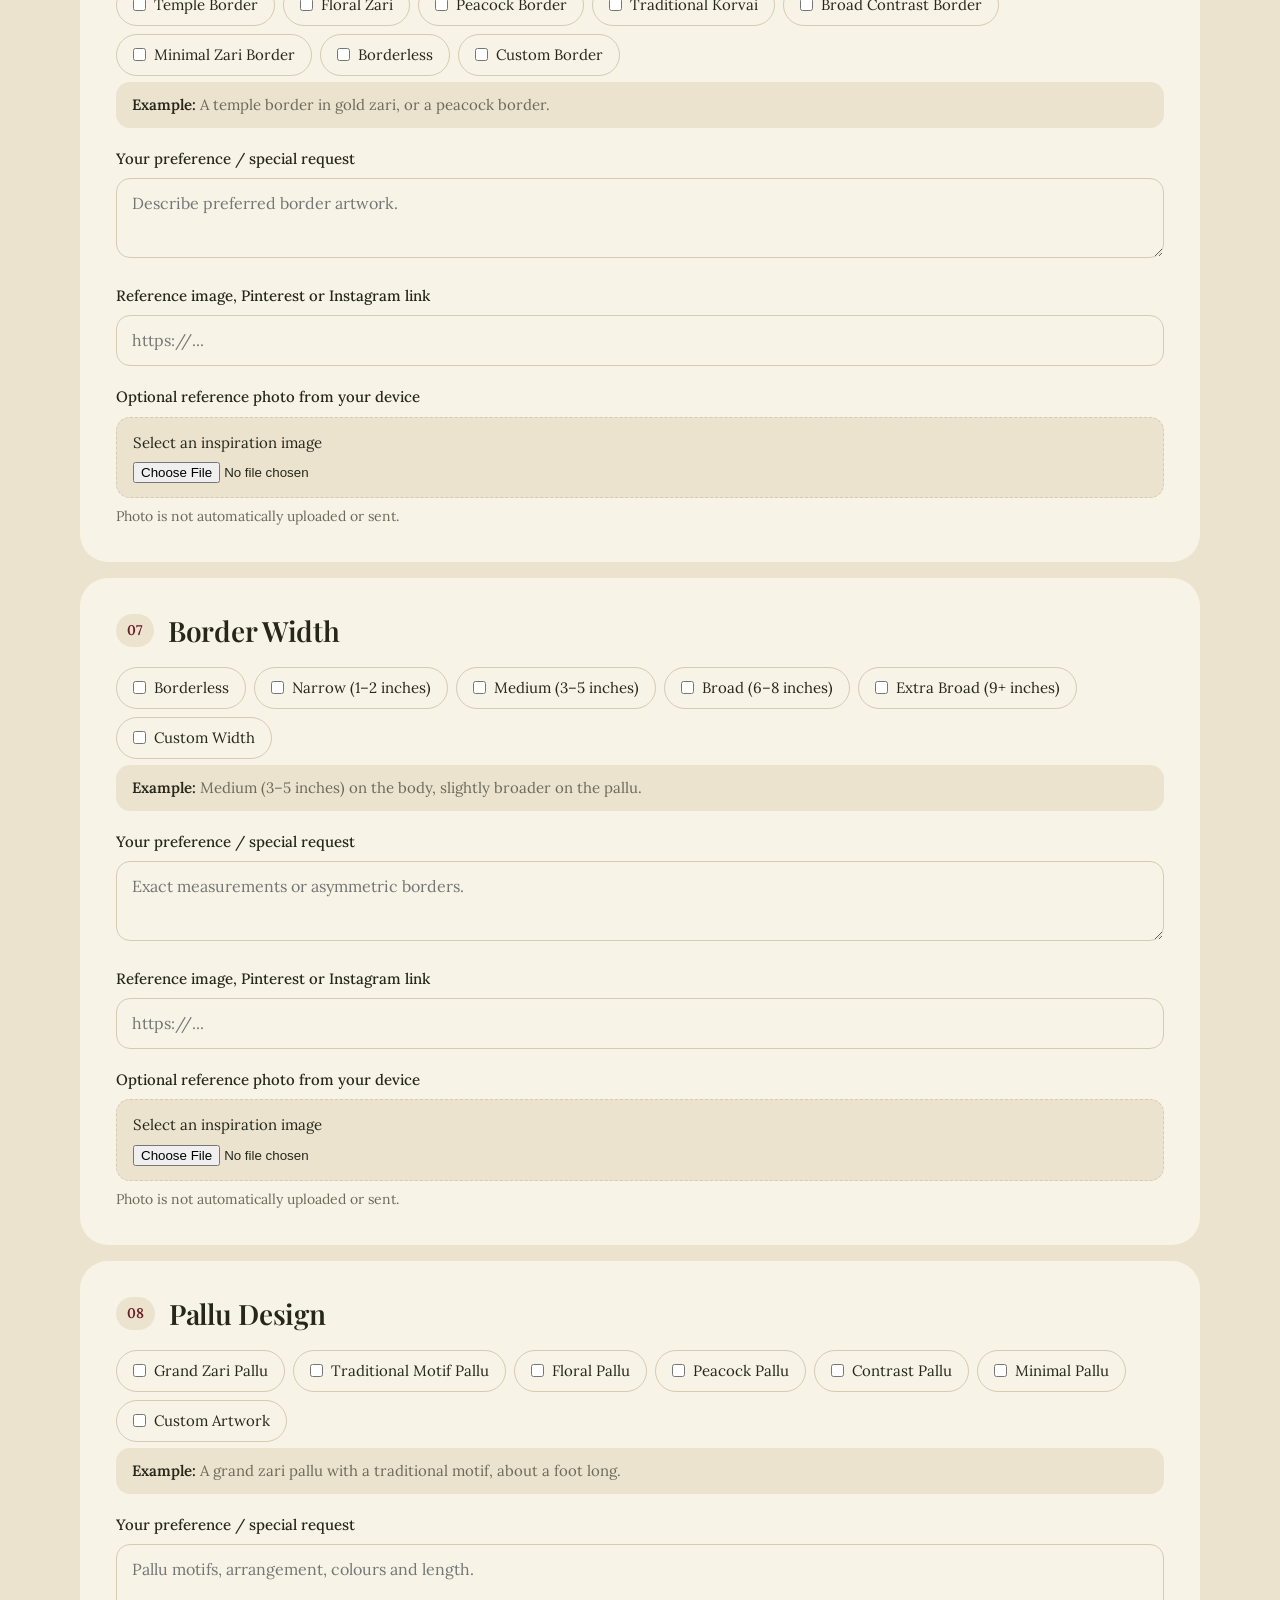
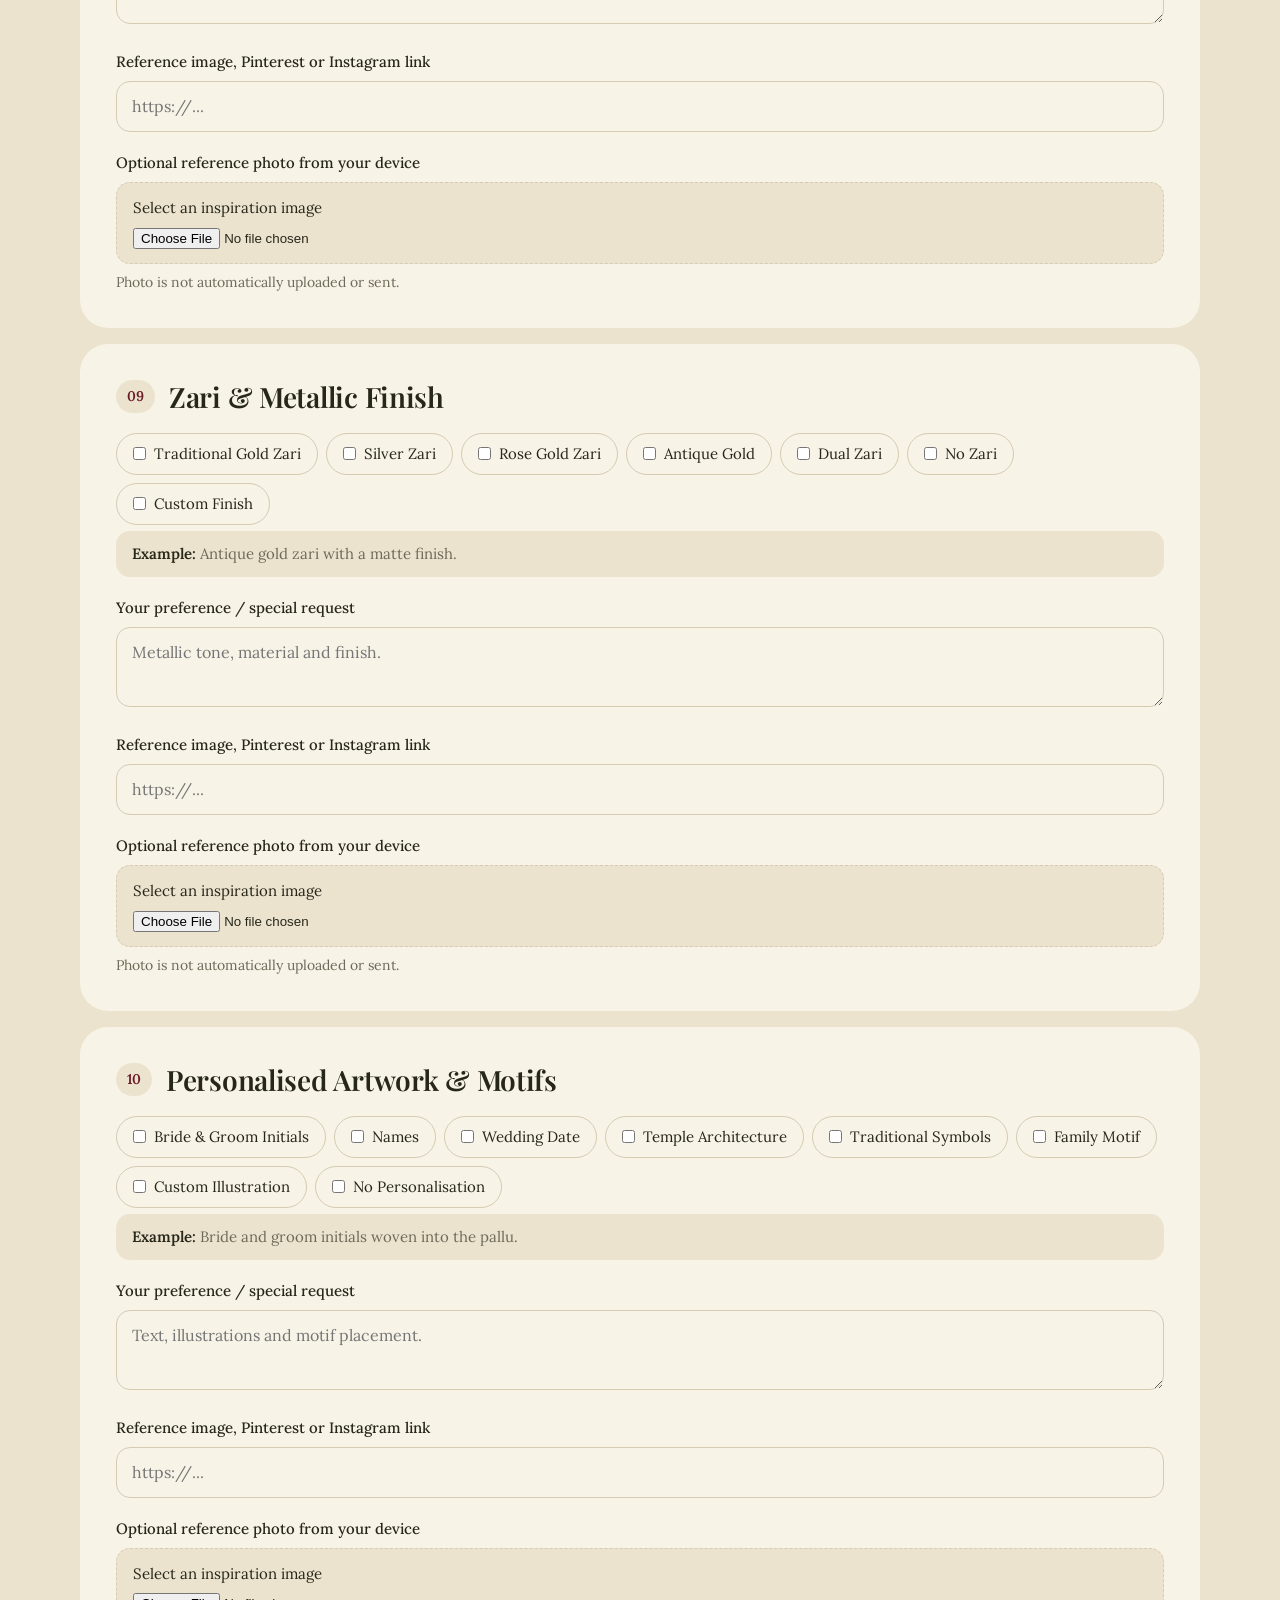
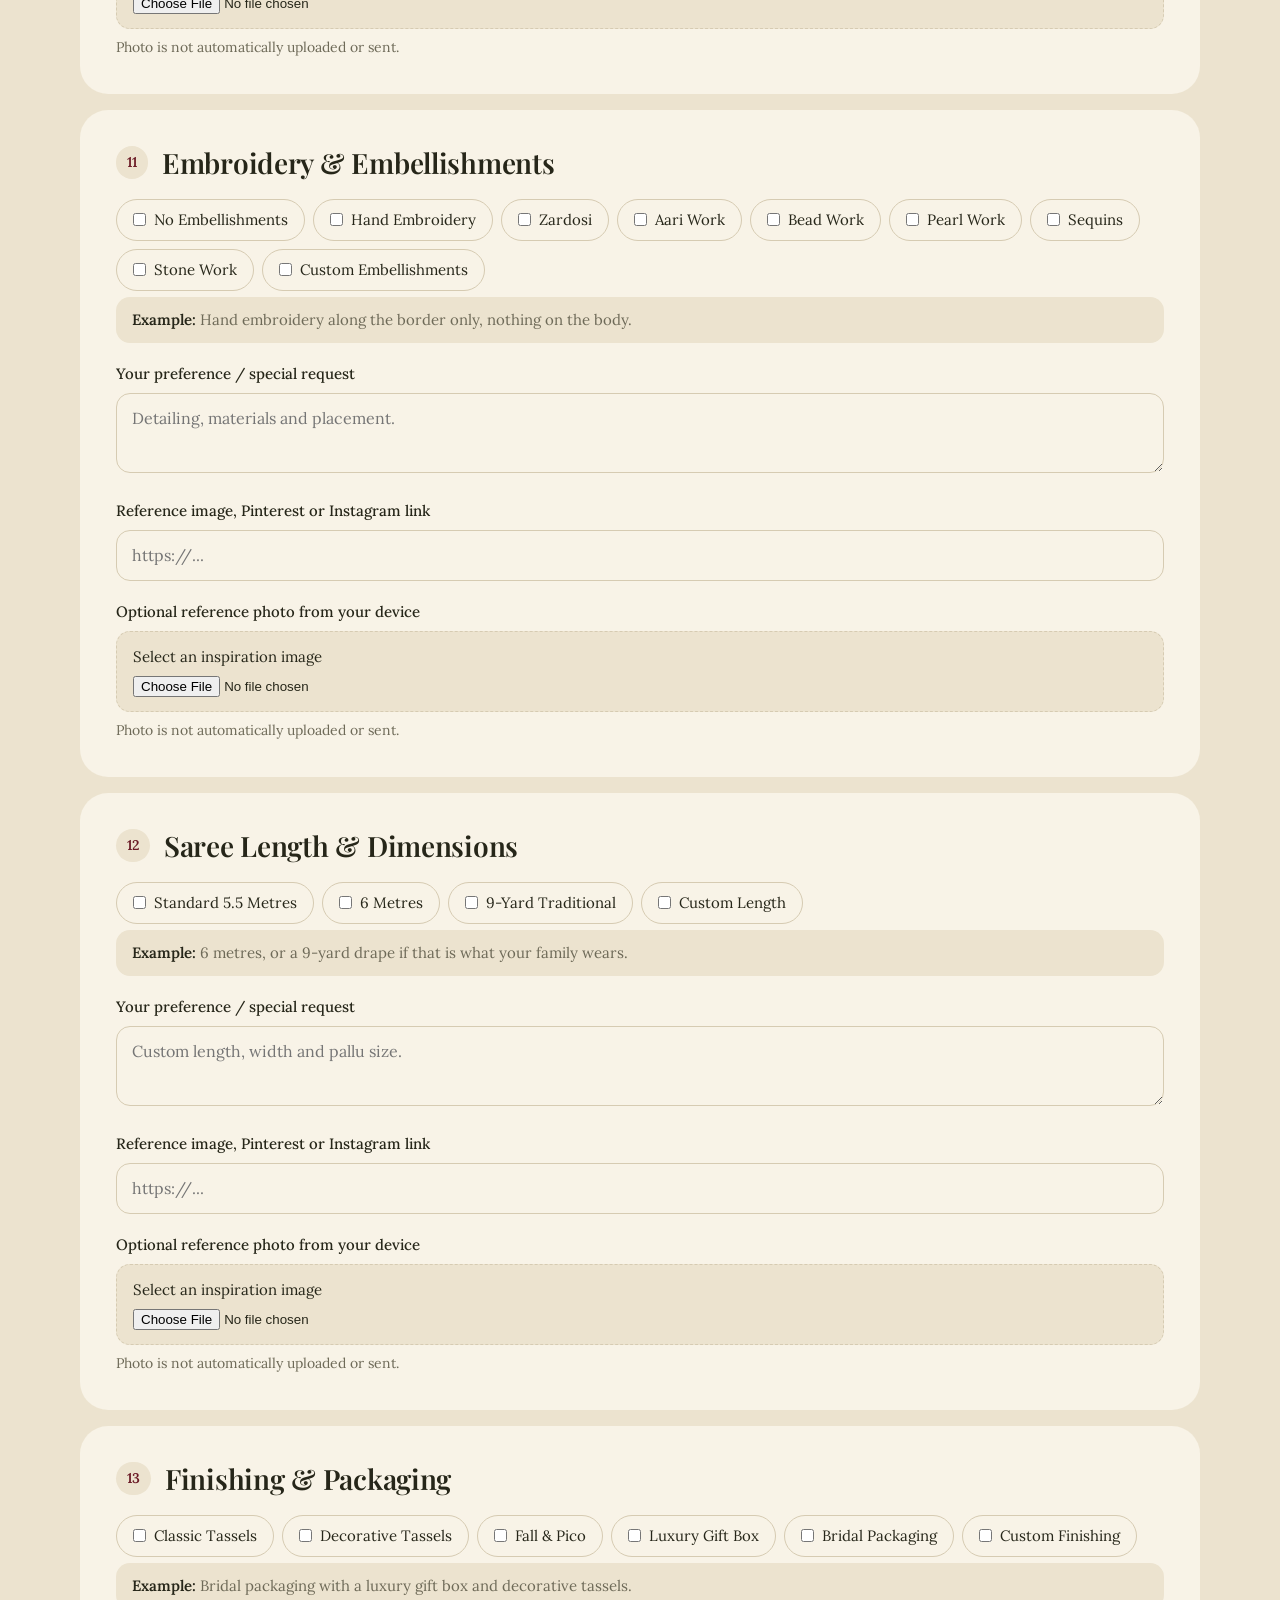
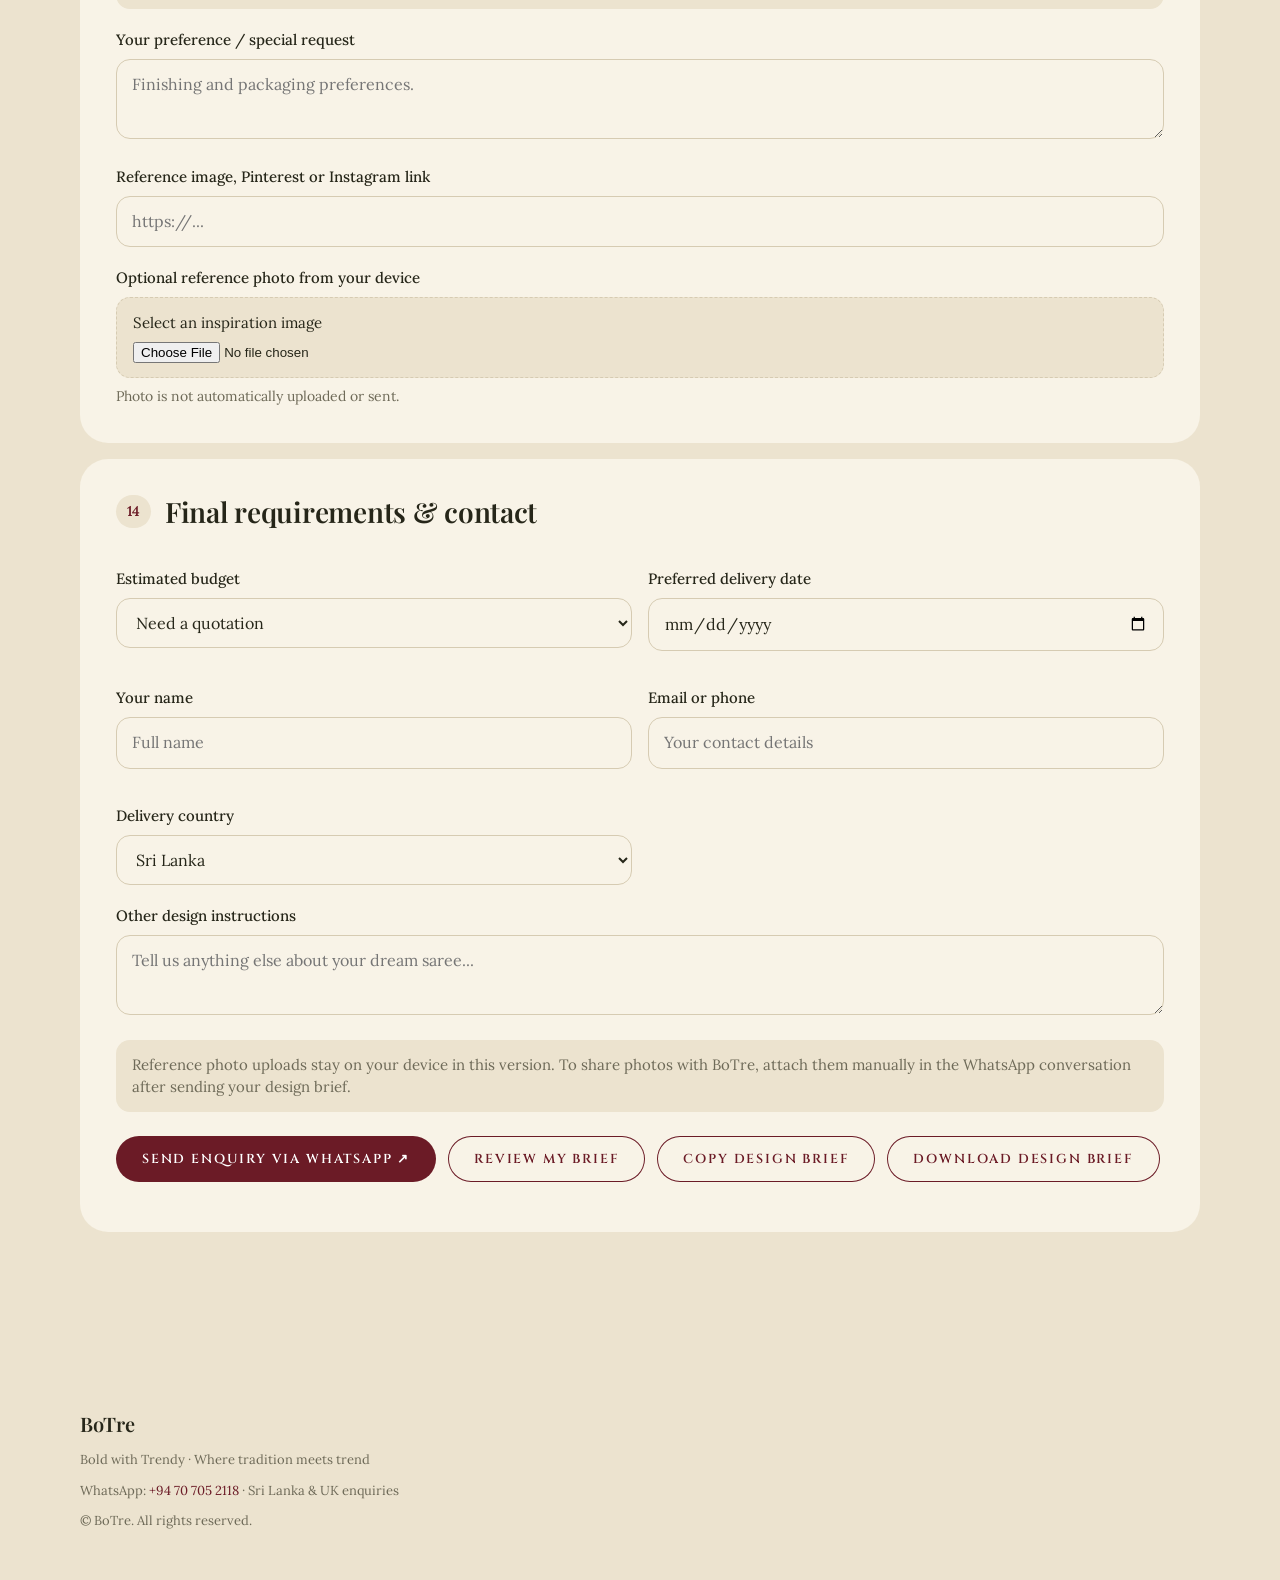
==== commit 11de7b22: "Add craft, colours and occasions sections; use new photos across the site Co-Authored-By: Claude Hai" ====
--- a/botre-site/design.html
+++ b/botre-site/design.html
@@ -6,7 +6,7 @@
 <meta name="theme-color" content="#ffffff">
 <meta name="description" content="Design your personalised saree with BoTre. Choose fabric, colours, borders, zari and finish, then send your brief on WhatsApp.">
 <title>Design Your Saree | BoTre</title>
-<link rel="icon" type="image/png" href="assets/botre-logo.png">
+<link rel="icon" type="image/png" href="assets/botre-favicon.png">
 <link rel="preconnect" href="https://fonts.googleapis.com">
 <link rel="preconnect" href="https://fonts.gstatic.com" crossorigin>
 <link href="https://fonts.googleapis.com/css2?family=Cinzel:wght@400;600;700&family=Lora:ital,wght@0,400;0,500;1,400&family=Playfair+Display:ital,wght@0,600;0,700;1,400&display=swap" rel="stylesheet">
@@ -18,6 +18,8 @@
   <a href="index.html" aria-label="BoTre home"><img src="assets/botre-wordmark.png" alt="BoTre – Bold with Trendy" width="166" height="53"></a>
   <a class="link" href="index.html">← Back to home</a>
 </header>
+
+<div class="page-banner"><img src="assets/gallery/tissue-drape.webp" alt="Gold tissue saree draping from a clay pot" loading="eager"></div>
 
 <main class="page-title">
 <section class="studio" id="studio">
--- a/botre-site/styles.css
+++ b/botre-site/styles.css
@@ -182,3 +182,46 @@
 .page-header img{width:120px;height:auto;display:block}
 .page-header .link{font-size:15px}
 .page-title{padding-top:40px}
+
+/* Craft */
+.craft{padding:120px 24px;background:var(--bg)}
+.craft-grid{display:grid;grid-template-columns:1fr 1fr;gap:64px;align-items:center}
+.craft-text .lede{max-width:520px}
+.craft-text .link{display:inline-block;margin-top:28px}
+.craft-media{display:grid;grid-template-columns:1fr 1fr;gap:16px;align-items:end}
+.craft-img{margin:0;border-radius:var(--radius);overflow:hidden;background:var(--bg-2)}
+.craft-img img{width:100%;height:100%;object-fit:cover;display:block}
+.craft-img.tall{grid-row:span 2;aspect-ratio:3/4}
+.craft-img:not(.tall){aspect-ratio:1/1}
+
+/* Colours gallery */
+.colours{padding:120px 24px;background:var(--bg-2)}
+.gallery{display:grid;grid-template-columns:repeat(3,1fr);gap:16px;margin-top:64px}
+.gal-item{position:relative;margin:0;aspect-ratio:4/5;border-radius:var(--radius);overflow:hidden;background:var(--bg)}
+.gal-item img{width:100%;height:100%;object-fit:cover;display:block;transition:transform .6s ease}
+.gal-item:hover img{transform:scale(1.03)}
+.gal-item::after{content:"";position:absolute;left:0;right:0;bottom:0;height:40%;background:linear-gradient(transparent,#0000007a)}
+.gal-item span{position:absolute;left:20px;bottom:18px;z-index:1;color:#fff;font-family:var(--label);font-size:13px;font-weight:600;letter-spacing:.14em;text-transform:uppercase}
+
+/* Occasions */
+.occasions{padding:120px 24px;background:var(--bg)}
+.occasion-row{display:grid;grid-template-columns:repeat(3,1fr);gap:16px;margin-top:64px}
+.occasion-row .tile-media{height:340px}
+
+/* Design page banner */
+.page-banner{max-width:1120px;margin:0 auto;padding:0 24px}
+.page-banner img{display:block;width:100%;height:320px;object-fit:cover;border-radius:var(--radius)}
+
+@media(max-width:900px){
+  .craft-grid{grid-template-columns:1fr;gap:48px}
+  .gallery{grid-template-columns:1fr 1fr}
+  .occasion-row{grid-template-columns:1fr}
+  .occasion-row .tile-media{height:300px}
+}
+@media(max-width:650px){
+  .craft,.colours,.occasions{padding:88px 20px}
+  .gallery{gap:10px}
+  .gal-item{aspect-ratio:3/4}
+  .gal-item span{left:14px;bottom:12px;font-size:11px}
+  .page-banner img{height:200px}
+}
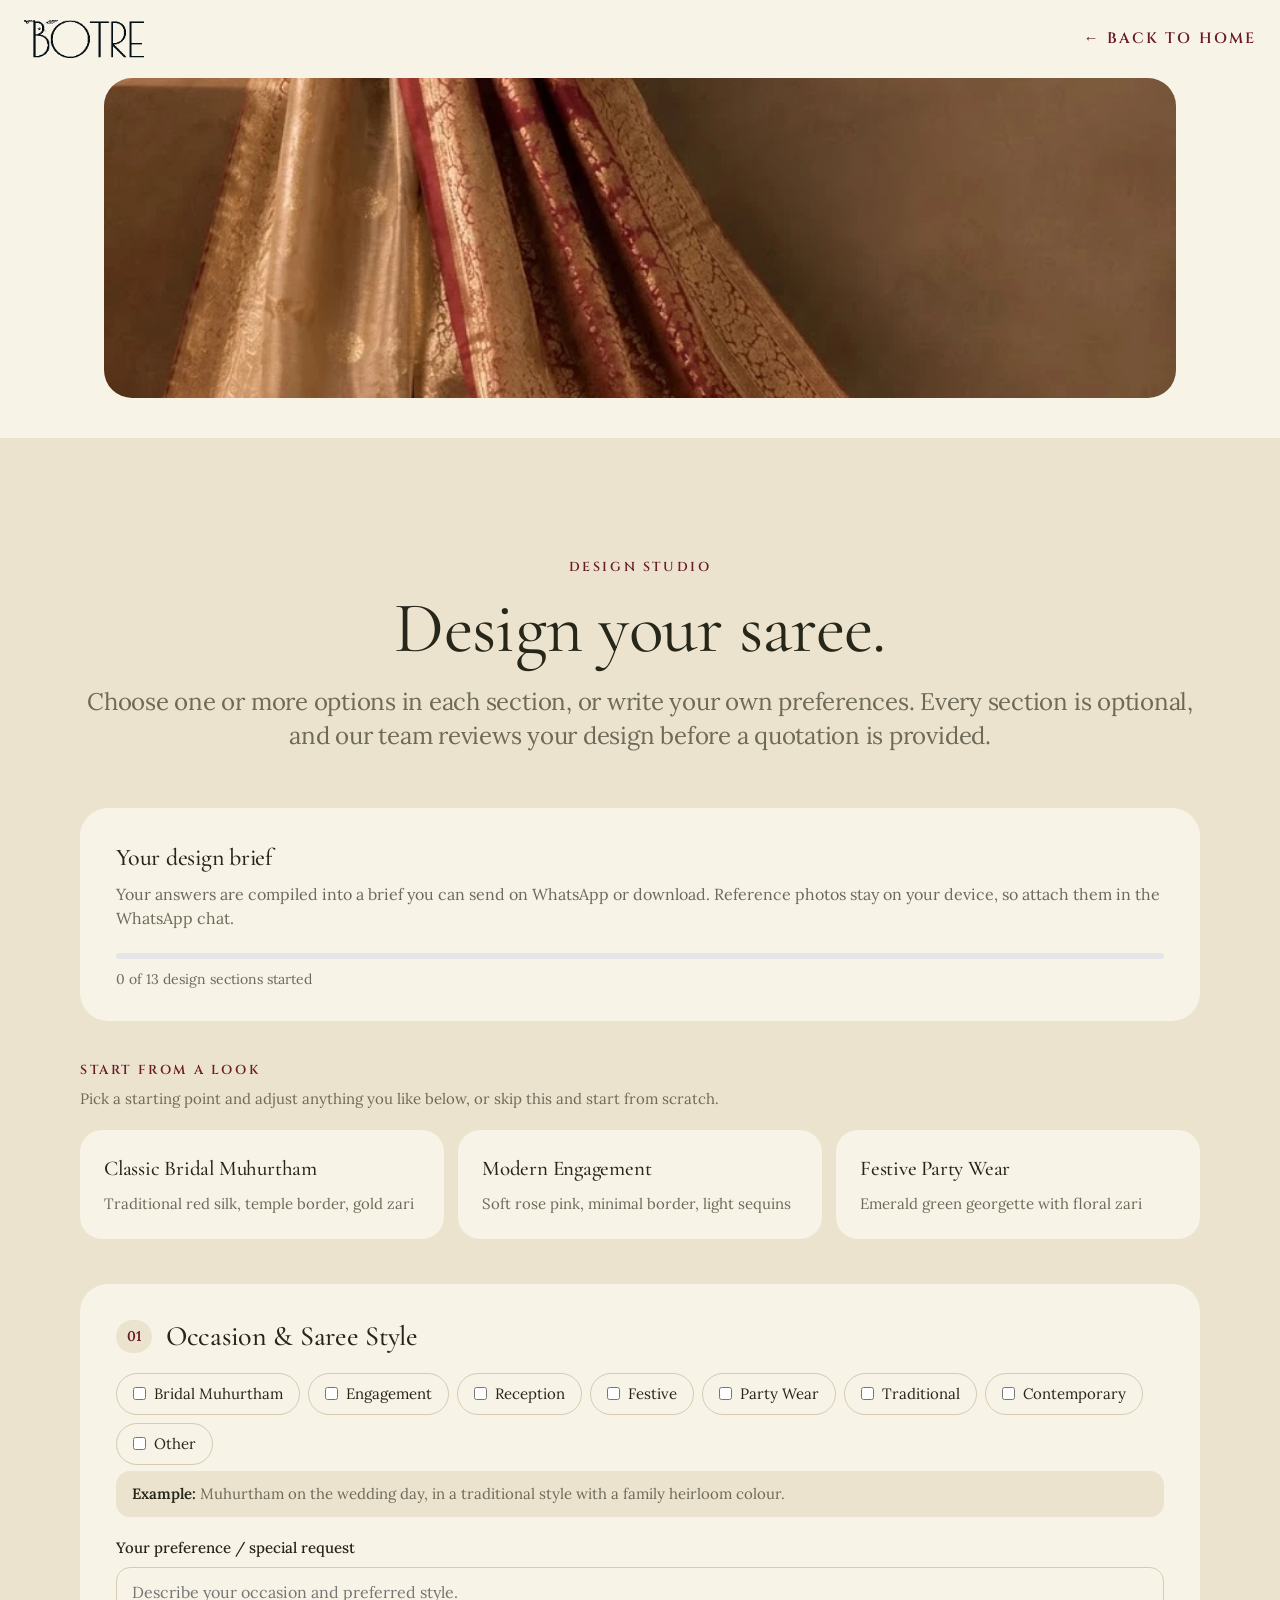
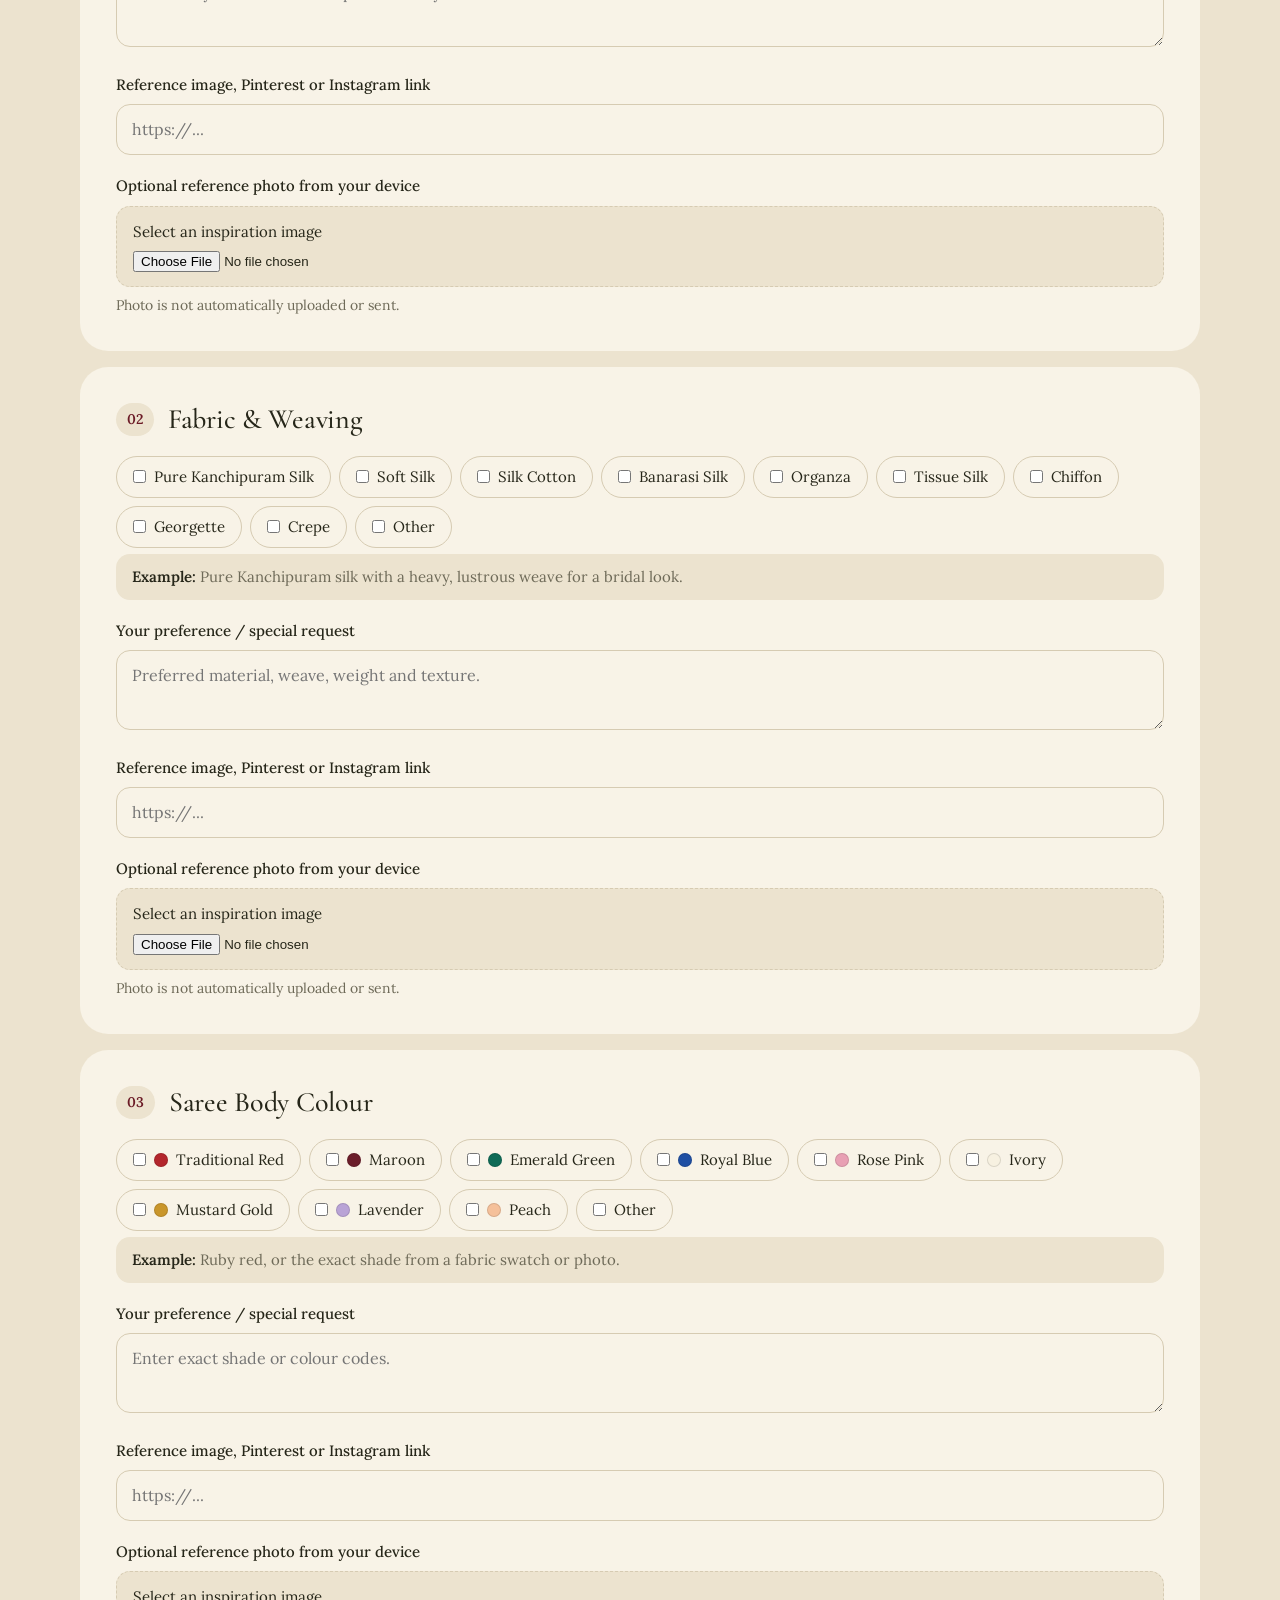
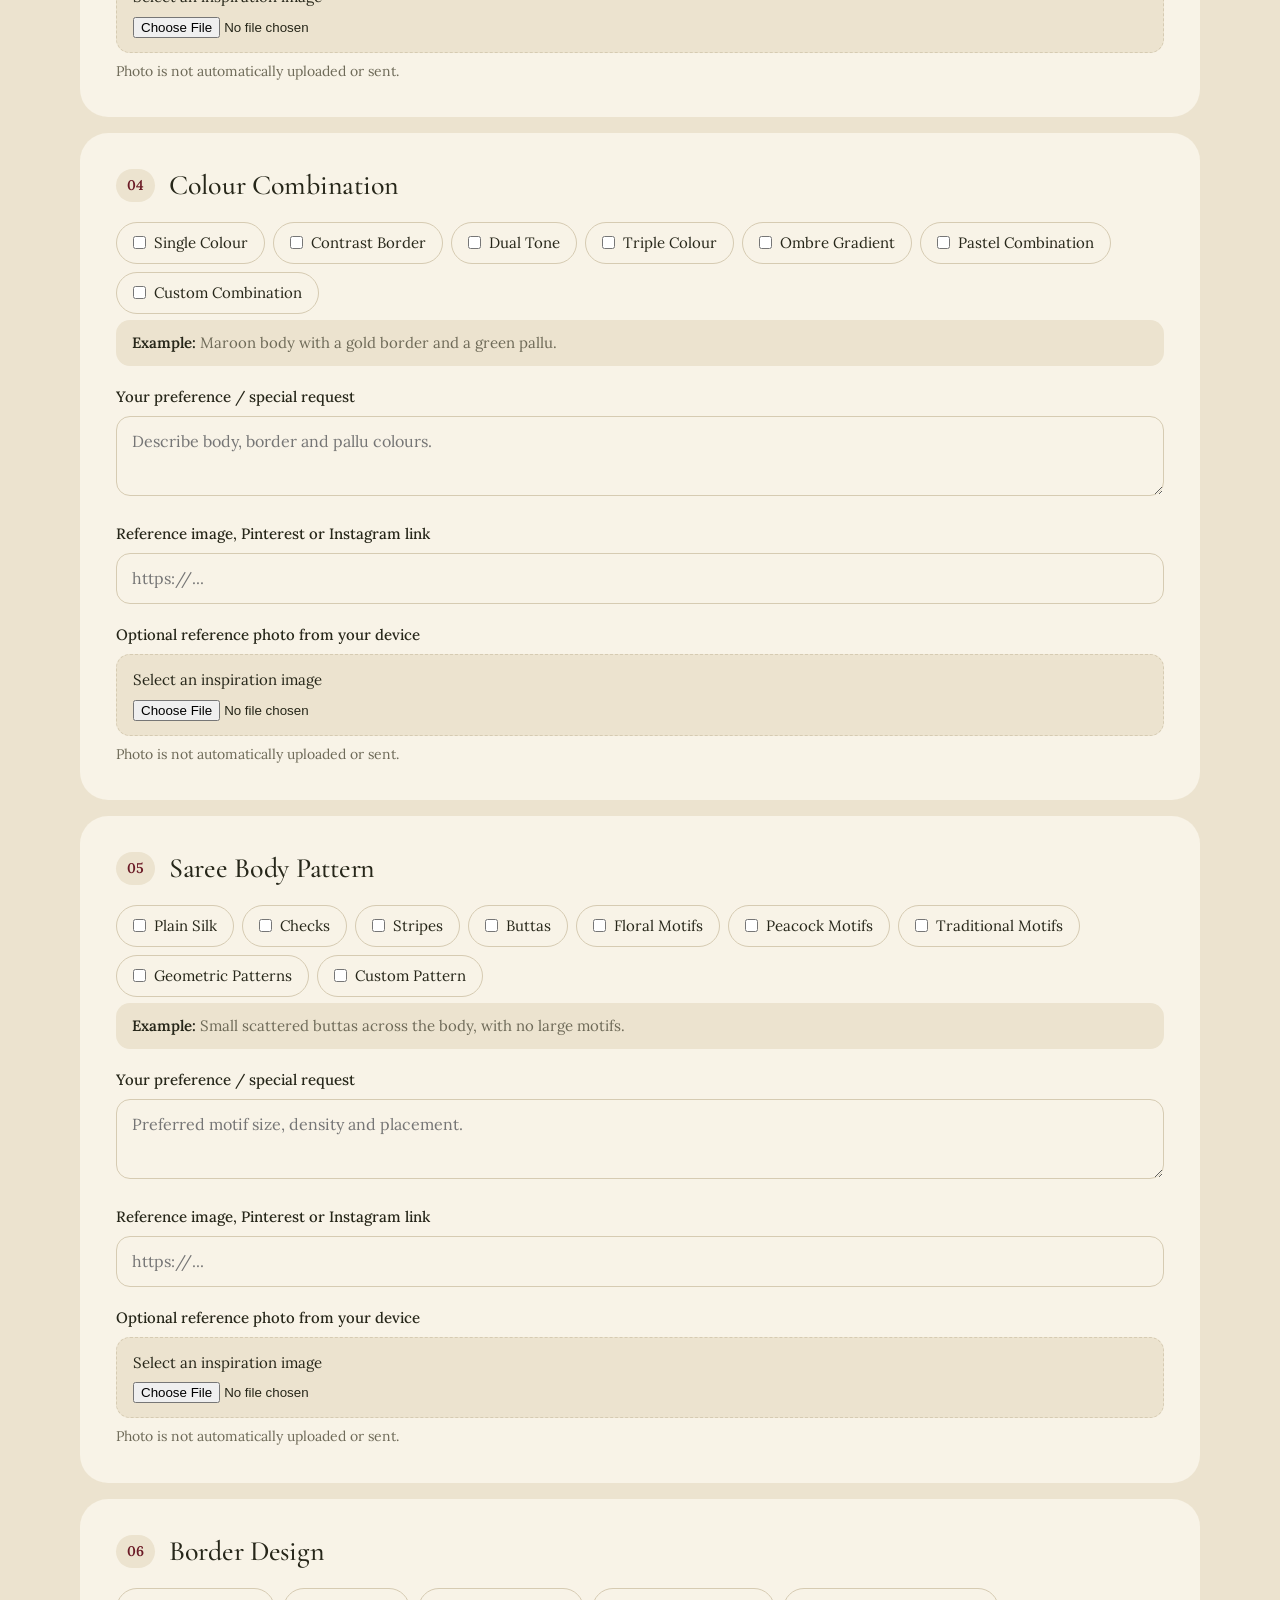
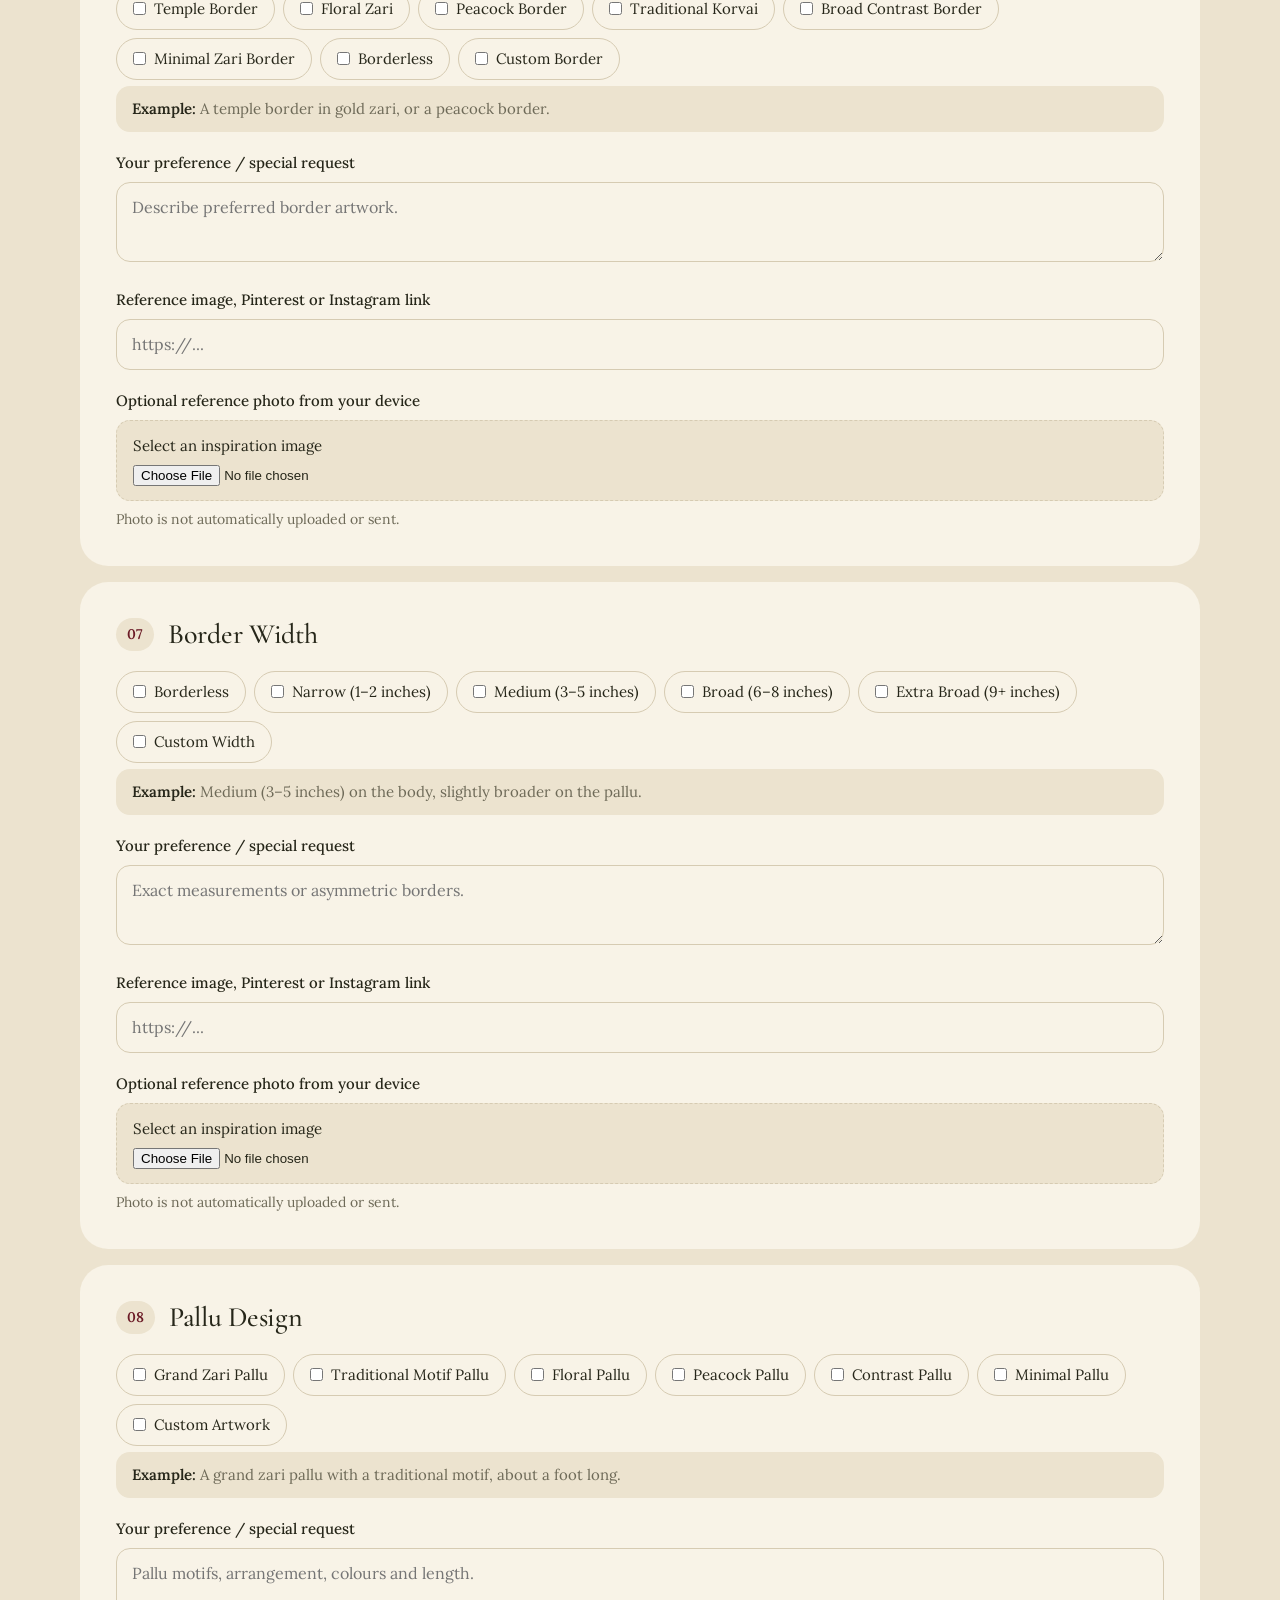
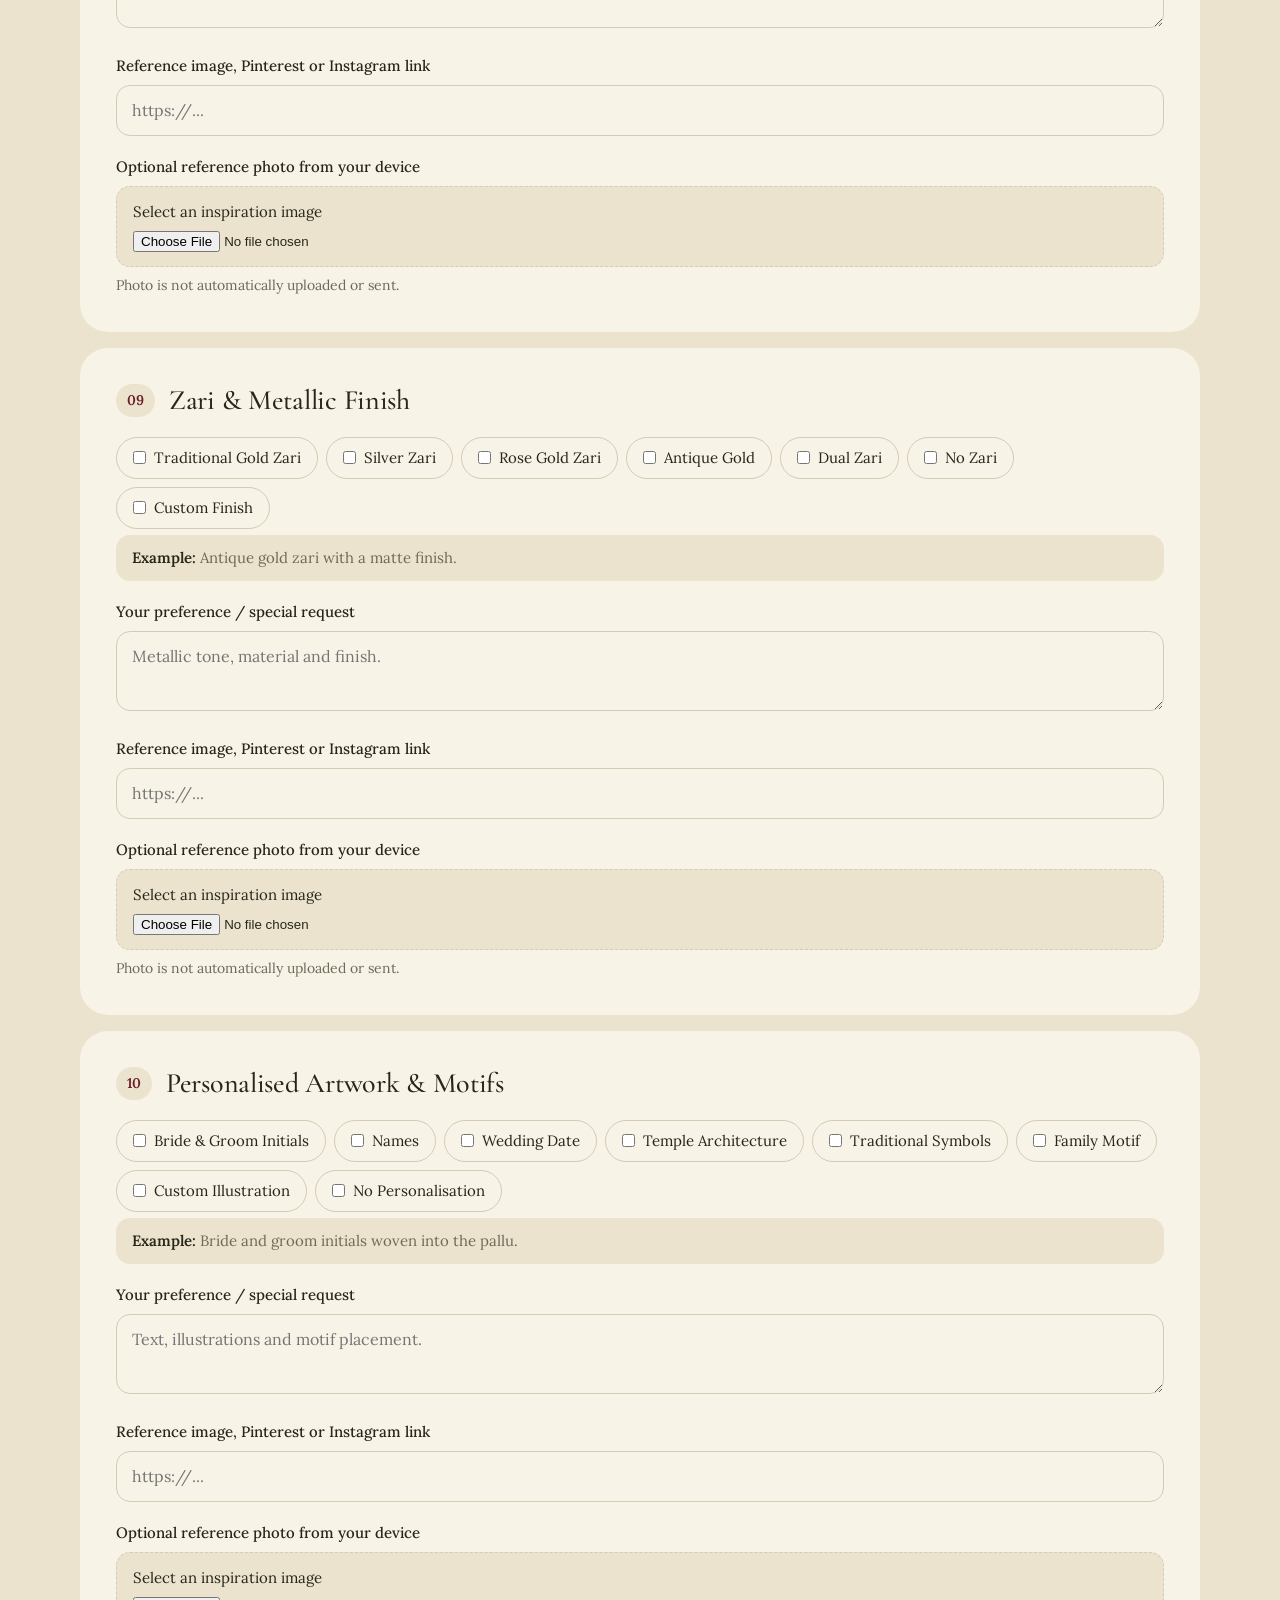
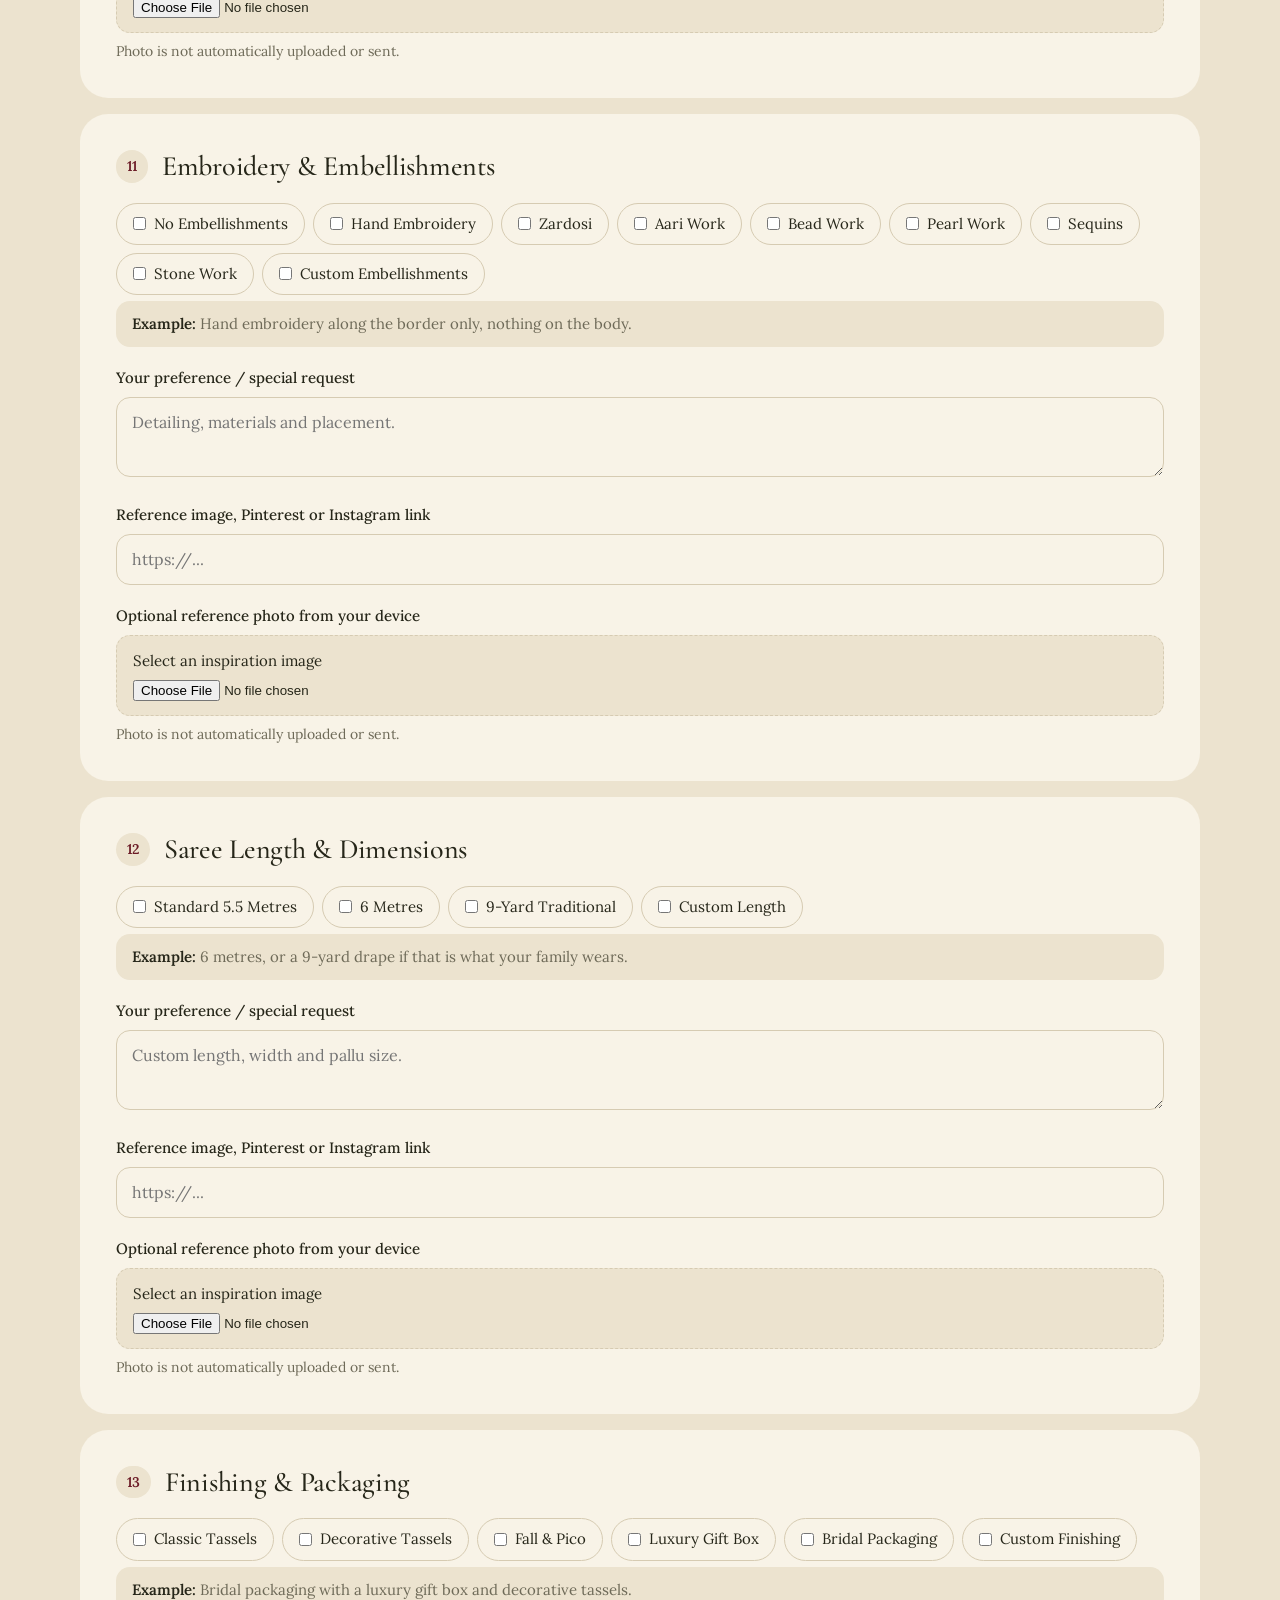
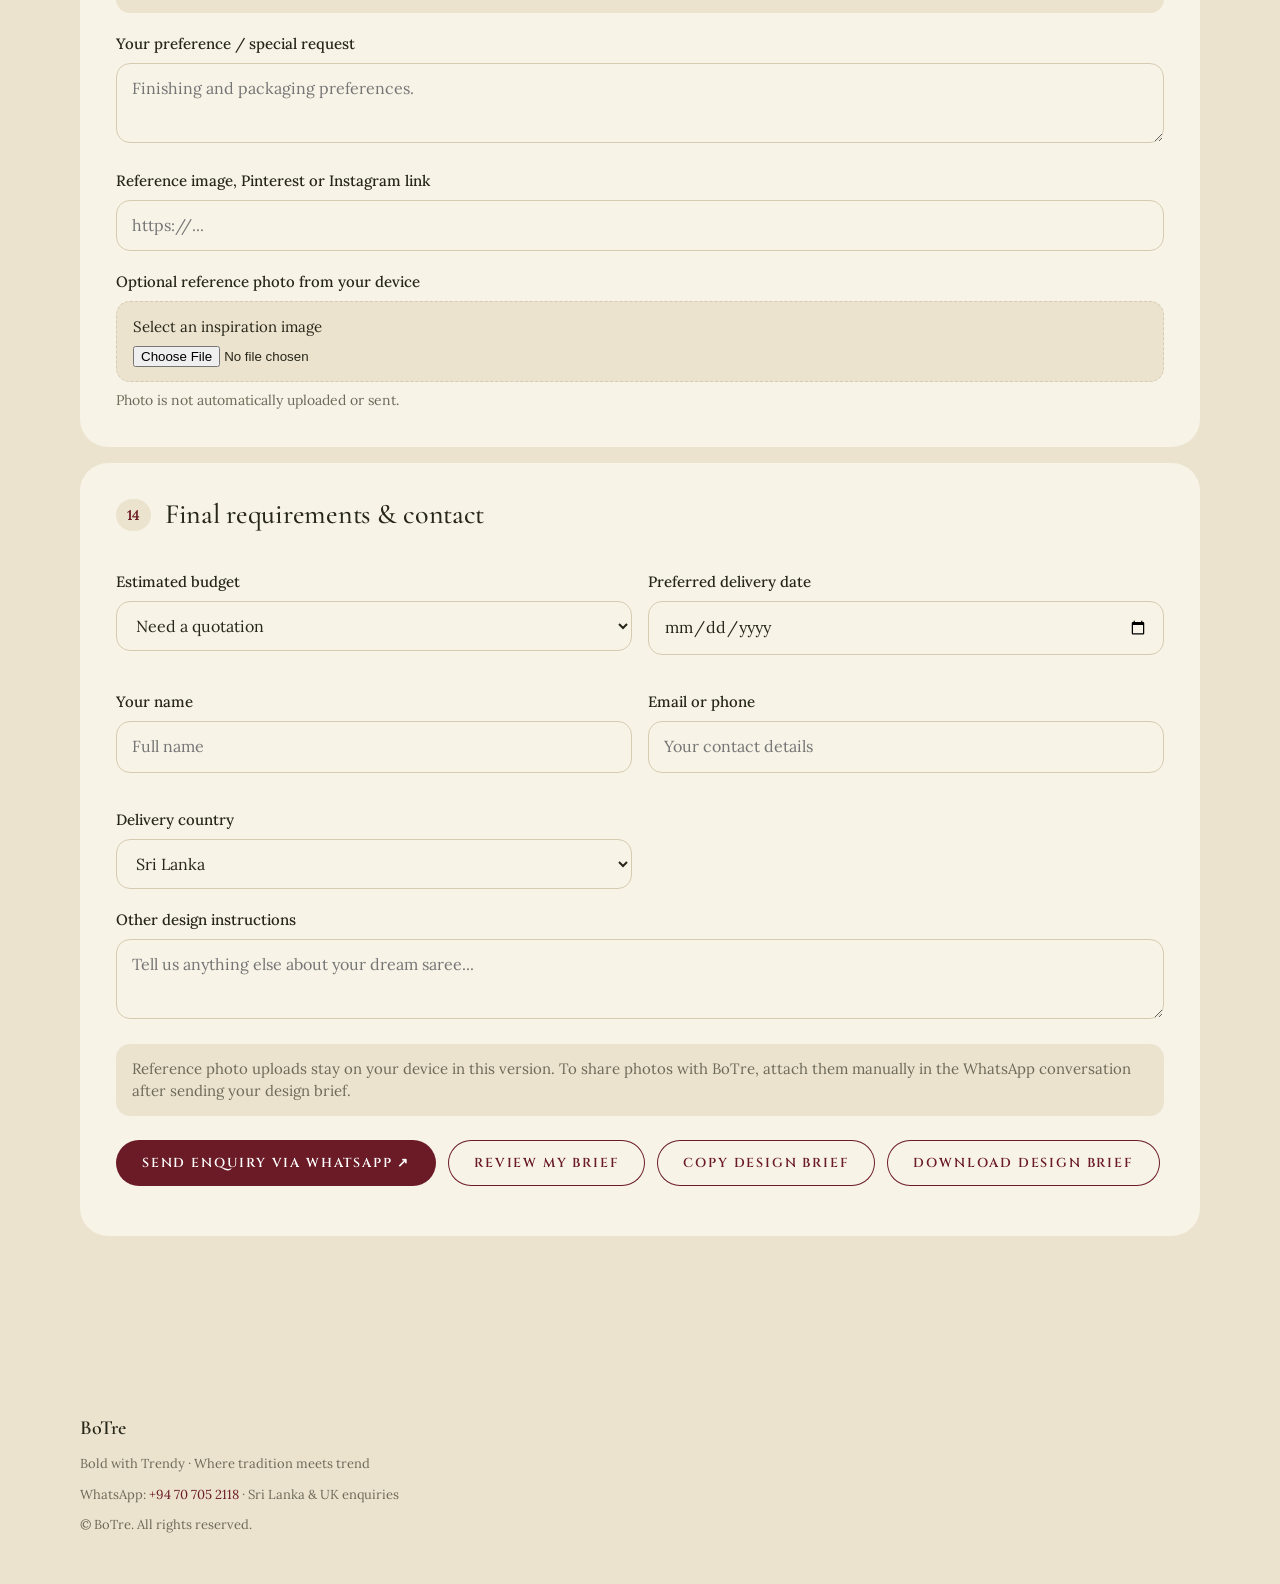
==== commit e0370453: "Add paisley pattern backgrounds and switch headlines to Cormorant Garamond Co-Authored-By: Claude Ha" ====
--- a/botre-site/design.html
+++ b/botre-site/design.html
@@ -9,7 +9,7 @@
 <link rel="icon" type="image/png" href="assets/botre-favicon.png">
 <link rel="preconnect" href="https://fonts.googleapis.com">
 <link rel="preconnect" href="https://fonts.gstatic.com" crossorigin>
-<link href="https://fonts.googleapis.com/css2?family=Cinzel:wght@400;600;700&family=Lora:ital,wght@0,400;0,500;1,400&family=Playfair+Display:ital,wght@0,600;0,700;1,400&display=swap" rel="stylesheet">
+<link href="https://fonts.googleapis.com/css2?family=Cinzel:wght@400;600;700&family=Cormorant+Garamond:ital,wght@0,400;0,500;1,400;1,500&family=Lora:ital,wght@0,400;0,500;1,400&display=swap" rel="stylesheet">
 <link rel="stylesheet" href="styles.css">
 </head>
 <body>
@@ -239,5 +239,6 @@
   setTimeout(()=>URL.revokeObjectURL(a.href),1000);
 };
 </script>
+<script src="motion.js"></script>
 </body>
 </html>
--- a/botre-site/styles.css
+++ b/botre-site/styles.css
@@ -13,7 +13,7 @@
   --dark-line:#74763f;
   --dark-muted:#d9d1bb;
   --radius:28px;
-  --serif:'Playfair Display',Georgia,serif;
+  --serif:'Cormorant Garamond',Georgia,serif;
   --label:'Cinzel',Georgia,serif;
   --font:'Lora',Georgia,serif;
 }
@@ -225,3 +225,31 @@
   .gal-item span{left:14px;bottom:12px;font-size:11px}
   .page-banner img{height:200px}
 }
+
+/* Motion */
+@keyframes kenburns{from{transform:scale(1.08)}to{transform:scale(1)}}
+@keyframes rise{from{opacity:0;transform:translateY(24px)}to{opacity:1;transform:none}}
+@keyframes fadeDown{from{opacity:0;transform:translateY(-12px)}to{opacity:1;transform:none}}
+.hero>img{animation:kenburns 20s ease-out backwards}
+.hero-logo{animation:fadeDown .9s .1s backwards}
+.hero-copy h1{animation:rise 1s .25s backwards}
+.hero-copy .btn{animation:rise 1s .5s backwards}
+html.js .reveal{opacity:0;transform:translateY(32px);transition:opacity .9s cubic-bezier(.2,.7,.2,1),transform .9s cubic-bezier(.2,.7,.2,1)}
+html.js .reveal.in{opacity:1;transform:none}
+@media (prefers-reduced-motion:reduce){
+  *,*::before,*::after{animation:none!important;transition:none!important}
+  html.js .reveal{opacity:1;transform:none}
+}
+
+/* Paisley pattern backgrounds */
+.pattern{position:relative;isolation:isolate;overflow:hidden}
+.pattern::before{content:"";position:absolute;inset:0;z-index:-1;background-size:cover;background-position:center;pointer-events:none}
+.pattern-orange::before{background-image:url(assets/patterns/paisley-orange.webp);opacity:.09}
+.pattern-red::before{background-image:url(assets/patterns/paisley-red.webp);opacity:.10}
+.cta-card.pattern::before{opacity:1;background-image:url(assets/patterns/paisley-red.webp)}
+
+/* Light, elegant headline serif (Cormorant Garamond) */
+h1,h2,h3,.preset strong,.head h2,.tile h3,.card h3,.feature h3,.brief-intro strong,.step h3,.trust-line,.hero-copy h1{font-weight:500}
+.display{font-weight:400;font-size:clamp(44px,6vw,72px);line-height:1.05}
+.hero-copy h1{font-weight:400;font-size:clamp(44px,6.4vw,80px);line-height:1.05}
+.tile h3{font-size:clamp(30px,3.4vw,44px)}
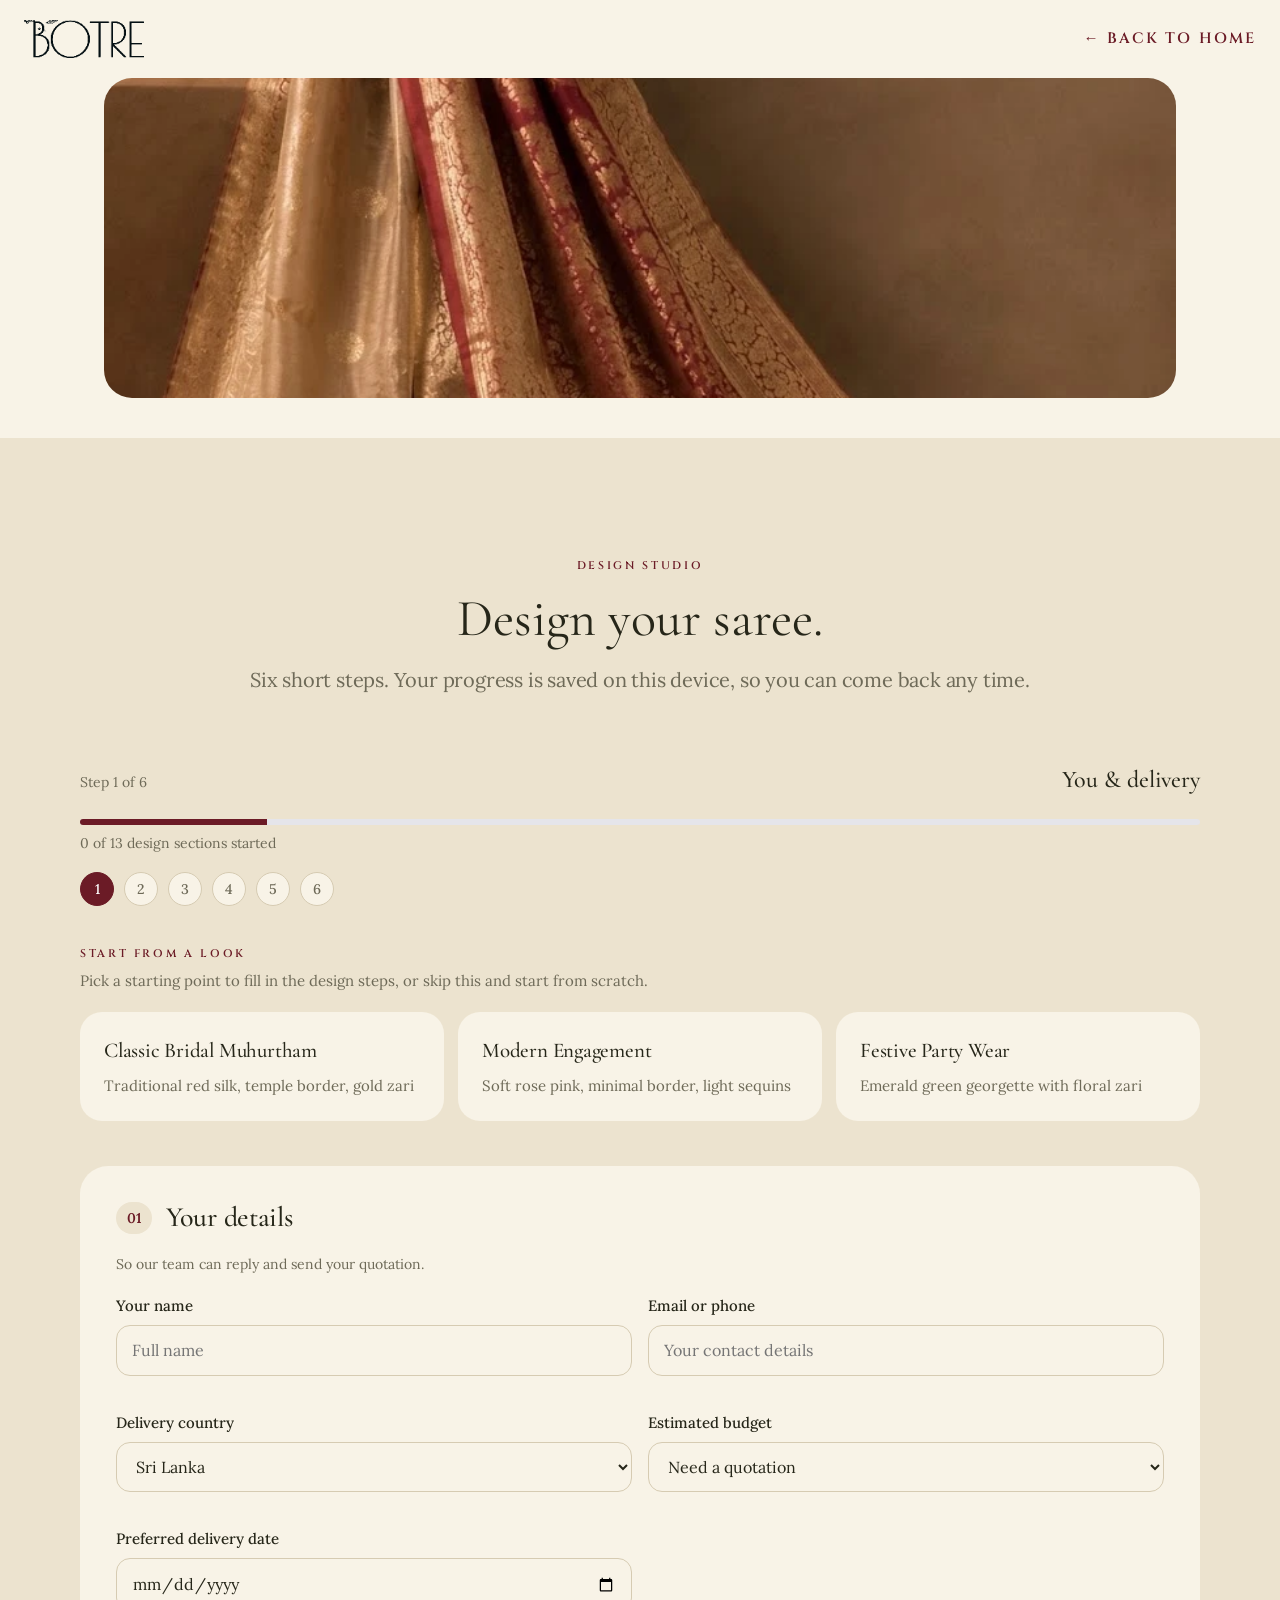
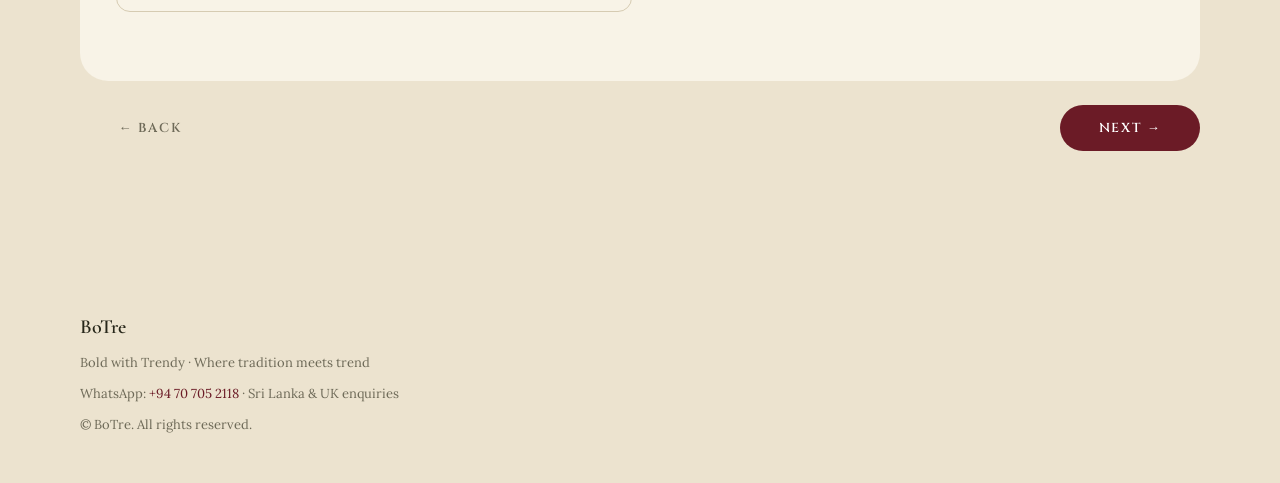
==== commit 0dd37edf: "Design page: six steps with contact first, one photo step, and saved progress Co-Authored-By: Claude" ====
--- a/botre-site/design.html
+++ b/botre-site/design.html
@@ -27,72 +27,81 @@
     <div class="center">
       <p class="eyebrow">Design Studio</p>
       <h1 class="display">Design your saree.</h1>
-      <p class="lede">Choose one or more options in each section, or write your own preferences. Every section is optional, and our team reviews your design before a quotation is provided.</p>
+      <p class="lede">Six short steps. Your progress is saved on this device, so you can come back any time.</p>
     </div>
 
-    <div class="brief-intro">
-      <strong>Your design brief</strong>
-      <p>Your answers are compiled into a brief you can send on WhatsApp or download. Reference photos stay on your device, so attach them in the WhatsApp chat.</p>
-      <div class="progress"><div class="fill" id="bar"></div></div>
-      <div class="status" id="status">0 of 13 design sections started</div>
+    <nav class="stepper" id="stepper" aria-label="Design steps">
+      <div class="step-meta"><span id="step-count">Step 1 of 6</span><span id="step-title">You &amp; delivery</span></div>
+      <div class="progress"><div class="fill" id="step-bar"></div></div>
+      <div class="status" id="status"></div>
+      <div class="step-dots" id="step-dots"></div>
+    </nav>
+
+    <form id="designer" onsubmit="return false">
+
+      <div class="step-panel" data-step="0">
+        <div class="presets-wrap">
+          <p class="eyebrow">Start from a look</p>
+          <p class="help">Pick a starting point to fill in the design steps, or skip this and start from scratch.</p>
+          <div class="presets" id="presets"></div>
+          <p class="help" id="preset-msg" aria-live="polite"></p>
+        </div>
+        <section class="section-card">
+          <div class="head"><span class="num">01</span><h2>Your details</h2></div>
+          <p class="help">So our team can reply and send your quotation.</p>
+          <div class="grid">
+            <div>
+              <label class="field" for="customer">Your name</label>
+              <input type="text" id="customer" placeholder="Full name" autocomplete="name" required>
+            </div>
+            <div>
+              <label class="field" for="contact">Email or phone</label>
+              <input type="text" id="contact" placeholder="Your contact details" autocomplete="tel" required>
+            </div>
+            <div>
+              <label class="field" for="country">Delivery country</label>
+              <select id="country"><option>Sri Lanka</option><option>United Kingdom</option><option>Other</option></select>
+            </div>
+            <div>
+              <label class="field" for="budget">Estimated budget</label>
+              <select id="budget"><option>Need a quotation</option><option>Under LKR 50,000</option><option>LKR 50,000–100,000</option><option>LKR 100,000–200,000</option><option>LKR 200,000–400,000</option><option>LKR 400,000+</option></select>
+            </div>
+            <div>
+              <label class="field" for="date">Preferred delivery date</label>
+              <input type="date" id="date">
+            </div>
+          </div>
+          <p class="feedback-line" id="details-msg" aria-live="polite"></p>
+        </section>
+      </div>
+
+      <div class="step-panel" data-step="4">
+        <section class="section-card">
+          <div class="head"><span class="num">+</span><h2>Other instructions &amp; photos</h2></div>
+          <label class="field" for="extra">Anything else about your dream saree</label>
+          <textarea id="extra" placeholder="Tell us anything else about your dream saree..."></textarea>
+          <label class="field" for="photos">Reference photos (optional)</label>
+          <label class="upload">Select inspiration images<input type="file" id="photos" accept="image/*" multiple></label>
+          <div class="notice">Photos stay on your device in this version. Attach them in the WhatsApp chat after you send your brief.</div>
+        </section>
+      </div>
+
+      <div class="step-panel" data-step="5">
+        <div class="summary" id="summary"></div>
+        <div class="buttons">
+          <button type="button" class="btn" id="whatsapp">Send Enquiry via WhatsApp ↗</button>
+          <button type="button" class="btn outline" id="copy">Copy Design Brief</button>
+          <button type="button" class="btn outline" id="download">Download Design Brief</button>
+          <button type="button" class="btn ghost" id="reset">Start over</button>
+        </div>
+        <p class="help" id="feedback" aria-live="polite"></p>
+      </div>
+    </form>
+
+    <div class="step-nav">
+      <button type="button" class="btn ghost" id="back">← Back</button>
+      <button type="button" class="btn" id="next">Next →</button>
     </div>
-
-    <div class="presets-wrap">
-      <p class="eyebrow">Start from a look</p>
-      <p class="help">Pick a starting point and adjust anything you like below, or skip this and start from scratch.</p>
-      <div class="presets" id="presets"></div>
-      <p class="help" id="preset-msg" aria-live="polite"></p>
-    </div>
-
-    <form id="designer" onsubmit="return false"></form>
-
-    <section class="section-card" aria-labelledby="final-title">
-      <div class="head"><span class="num">14</span><h2 id="final-title">Final requirements &amp; contact</h2></div>
-      <div class="grid">
-        <div>
-          <label class="field" for="budget">Estimated budget</label>
-          <select id="budget">
-            <option>Need a quotation</option>
-            <option>Under LKR 50,000</option>
-            <option>LKR 50,000–100,000</option>
-            <option>LKR 100,000–200,000</option>
-            <option>LKR 200,000–400,000</option>
-            <option>LKR 400,000+</option>
-          </select>
-        </div>
-        <div>
-          <label class="field" for="date">Preferred delivery date</label>
-          <input type="date" id="date">
-        </div>
-        <div>
-          <label class="field" for="customer">Your name</label>
-          <input type="text" id="customer" placeholder="Full name" autocomplete="name">
-        </div>
-        <div>
-          <label class="field" for="contact">Email or phone</label>
-          <input type="text" id="contact" placeholder="Your contact details" autocomplete="tel">
-        </div>
-        <div>
-          <label class="field" for="country">Delivery country</label>
-          <select id="country">
-            <option>Sri Lanka</option>
-            <option>United Kingdom</option>
-            <option>Other</option>
-          </select>
-        </div>
-      </div>
-      <label class="field" for="extra">Other design instructions</label>
-      <textarea id="extra" placeholder="Tell us anything else about your dream saree..."></textarea>
-      <div class="notice">Reference photo uploads stay on your device in this version. To share photos with BoTre, attach them manually in the WhatsApp conversation after sending your design brief.</div>
-      <div class="summary" id="summary" hidden></div>
-      <div class="buttons">
-        <button type="button" class="btn" id="whatsapp">Send Enquiry via WhatsApp ↗</button>
-        <button type="button" class="btn outline" id="review">Review My Brief</button>
-        <button type="button" class="btn outline" id="copy">Copy Design Brief</button>
-        <button type="button" class="btn outline" id="download">Download Design Brief</button>
-      </div>
-      <p class="help" id="feedback" aria-live="polite"></p>
-    </section>
   </div>
 </section>
 </main>
@@ -147,9 +156,21 @@
   {name:'Festive Party Wear',desc:'Emerald green georgette with floral zari',picks:{0:['Party Wear','Festive'],1:['Georgette'],2:['Emerald Green'],3:['Dual Tone'],4:['Buttas'],5:['Floral Zari'],6:['Narrow (1–2 inches)'],7:['Floral Pallu'],8:['Silver Zari'],9:['No Personalisation'],10:['Bead Work'],11:['Standard 5.5 Metres'],12:['Classic Tassels']}}
 ];
 
+const steps=[
+  {title:'You & delivery'},
+  {title:'Occasion & fabric', sections:[0,1]},
+  {title:'Colours & pattern', sections:[2,3,4]},
+  {title:'Border, pallu & zari', sections:[5,6,7,8]},
+  {title:'Details & finish', sections:[9,10,11,12]},
+  {title:'Review & send'}
+];
+const KEY='botre-brief-v1';
 const esc=s=>s.replace(/[&<>"']/g,c=>({'&':'&amp;','<':'&lt;','>':'&gt;','"':'&quot;',"'":'&#39;'}[c]));
-const form=document.querySelector('#designer');
-
+const v=id=>document.getElementById(id).value.trim();
+let current=0;
+
+// Build the 13 design sections into their steps
+const form=document.getElementById('designer');
 sections.forEach((s,i)=>{
   const el=document.createElement('section');
   el.className='section-card';
@@ -157,28 +178,95 @@
     `<div class="chips">${s[1].map(o=>`<label class="chip"><input type="checkbox" name="choice-${i}" value="${esc(o)}">${swatches[o]?`<i class="dot" style="background:${swatches[o]}"></i>`:''}${esc(o)}</label>`).join('')}</div>`+
     `<p class="example"><b>Example:</b> ${esc(examples[i])}</p>`+
     `<label class="field" for="note-${i}">Your preference / special request</label><textarea id="note-${i}" placeholder="${esc(s[2])}"></textarea>`+
-    `<label class="field" for="ref-${i}">Reference image, Pinterest or Instagram link</label><input type="url" id="ref-${i}" placeholder="https://...">`+
-    `<label class="field" for="photo-${i}">Optional reference photo from your device</label><label class="upload">Select an inspiration image<input type="file" id="photo-${i}" accept="image/*"></label>`+
-    `<div class="help">Photo is not automatically uploaded or sent.</div>`;
+    `<label class="field" for="ref-${i}">Reference link (optional)</label><input type="url" id="ref-${i}" placeholder="https://...">`;
+  el.dataset.section=i;
   form.append(el);
 });
 
-const v=id=>document.getElementById(id).value.trim();
-
+// Turn the panels into steps
+const panels=[...form.querySelectorAll('.step-panel')];
+steps.forEach((st,n)=>{
+  if(n===0||n===steps.length-1) return;
+  const p=document.createElement('div');
+  p.className='step-panel';
+  p.dataset.step=n;
+  st.sections.forEach(i=>p.append(form.querySelector(`[data-section="${i}"]`)));
+  form.insertBefore(p, form.querySelector('.step-panel[data-step="4"]'));
+});
+const allPanels=[...form.querySelectorAll('.step-panel')].sort((a,b)=>a.dataset.step-b.dataset.step);
+
+// Step controls
+const dots=document.getElementById('step-dots');
+steps.forEach((st,n)=>{
+  const b=document.createElement('button');
+  b.type='button';
+  b.className='dot-step';
+  b.setAttribute('aria-label','Go to step '+(n+1)+': '+st.title);
+  b.textContent=n+1;
+  b.onclick=()=>show(n);
+  dots.append(b);
+});
+
+function sectionStarted(i){
+  return document.querySelector(`input[name="choice-${i}"]:checked`)||v('note-'+i)||v('ref-'+i);
+}
+
+function progress(){
+  const n=sections.filter((s,i)=>sectionStarted(i)).length;
+  document.getElementById('status').textContent=n+' of '+sections.length+' design sections started';
+}
+
+function updateStepper(){
+  document.getElementById('step-count').textContent='Step '+(current+1)+' of '+steps.length;
+  document.getElementById('step-title').textContent=steps[current].title;
+  document.getElementById('step-bar').style.width=((current+1)/steps.length*100)+'%';
+  [...dots.children].forEach((b,n)=>b.classList.toggle('on',n===current));
+  document.getElementById('back').hidden=current===0;
+  const next=document.getElementById('next');
+  next.hidden=current===steps.length-1;
+}
+
+function show(n){
+  current=Math.max(0,Math.min(n,steps.length-1));
+  allPanels.forEach(p=>{p.hidden=Number(p.dataset.step)!==current});
+  updateStepper();
+  if(current===steps.length-1) renderSummary();
+  save();
+  document.getElementById('stepper').scrollIntoView({behavior:'smooth',block:'start'});
+}
+
+document.getElementById('next').onclick=()=>{
+  if(current===0){
+    if(!v('customer')||!v('contact')){
+      document.getElementById('details-msg').textContent='Please add your name and email or phone so our team can reply.';
+      return;
+    }
+    document.getElementById('details-msg').textContent='';
+  }
+  show(current+1);
+};
+document.getElementById('back').onclick=()=>show(current-1);
+
+// Brief text
 function brief(){
+  const photos=[...document.getElementById('photos').files].map(f=>f.name);
   return 'BoTre – CUSTOM SAREE DESIGN ENQUIRY\n\n'+
-    sections.map((s,i)=>`${i+1}. ${s[0]}\nSelections: ${[...document.querySelectorAll(`input[name="choice-${i}"]:checked`)].map(x=>x.value).join(', ')||'Designer guidance needed'}\nMy preference: ${v('note-'+i)||'Not specified'}\nReference link: ${v('ref-'+i)||'Not supplied'}\nPhoto selected: ${document.getElementById('photo-'+i).files[0]?.name||'None (send separately)'}`).join('\n\n')+
-    `\n\nBudget: ${v('budget')}\nRequired by: ${v('date')||'Flexible'}\nAdditional instructions: ${v('extra')||'None'}\nName: ${v('customer')||'Not supplied'}\nContact: ${v('contact')||'Not supplied'}\nDelivery country: ${v('country')}\n\nReference images must be attached separately in WhatsApp.`;
-}
-
-function progress(){
-  const n=sections.filter((s,i)=>document.querySelector(`input[name="choice-${i}"]:checked`)||v('note-'+i)||v('ref-'+i)||document.getElementById('photo-'+i).files.length).length;
-  document.getElementById('bar').style.width=n/sections.length*100+'%';
-  document.getElementById('status').textContent=n+' of '+sections.length+' design sections started';
-}
-document.addEventListener('input',progress);
-document.addEventListener('change',progress);
-
+    sections.map((s,i)=>`${i+1}. ${s[0]}\nSelections: ${[...document.querySelectorAll(`input[name="choice-${i}"]:checked`)].map(x=>x.value).join(', ')||'Designer guidance needed'}\nMy preference: ${v('note-'+i)||'Not specified'}\nReference link: ${v('ref-'+i)||'Not supplied'}`).join('\n\n')+
+    `\n\nBudget: ${v('budget')}\nRequired by: ${v('date')||'Flexible'}\nAdditional instructions: ${v('extra')||'None'}\nName: ${v('customer')||'Not supplied'}\nContact: ${v('contact')||'Not supplied'}\nDelivery country: ${v('country')}\nReference photos: ${photos.length?photos.join(', '):'None (send in WhatsApp)'}\n\nReference images must be attached separately in WhatsApp.`;
+}
+
+function renderSummary(){
+  const box=document.getElementById('summary');
+  box.innerHTML=sections.map((s,i)=>{
+    const picks=[...document.querySelectorAll(`input[name="choice-${i}"]:checked`)].map(x=>x.value);
+    const note=v('note-'+i);
+    return `<div class="sum-row"><b>${String(i+1).padStart(2,'0')} · ${esc(s[0])}</b>`+
+      `<div>${picks.length?picks.map(p=>`<span class="pick">${esc(p)}</span>`).join(''):'<em>Designer guidance needed</em>'}</div>`+
+      (note?`<p>${esc(note)}</p>`:'')+`</div>`;
+  }).join('');
+}
+
+// Presets
 const presetBox=document.getElementById('presets');
 presets.forEach(p=>{
   const b=document.createElement('button');
@@ -188,7 +276,6 @@
   b.onclick=()=>applyPreset(p);
   presetBox.append(b);
 });
-
 function applyPreset(p){
   document.querySelectorAll('input[type=checkbox][name^="choice-"]').forEach(c=>c.checked=false);
   Object.entries(p.picks).forEach(([i,opts])=>opts.forEach(o=>{
@@ -196,22 +283,41 @@
     if(c) c.checked=true;
   }));
   progress();
-  document.getElementById('preset-msg').textContent=`"${p.name}" applied. Adjust anything you like in the sections below.`;
-}
-
-document.getElementById('review').onclick=()=>{
-  const box=document.getElementById('summary');
-  box.innerHTML=sections.map((s,i)=>{
-    const picks=[...document.querySelectorAll(`input[name="choice-${i}"]:checked`)].map(x=>x.value);
-    const note=v('note-'+i);
-    return `<div class="sum-row"><b>${String(i+1).padStart(2,'0')} · ${esc(s[0])}</b>`+
-      `<div>${picks.length?picks.map(p=>`<span class="pick">${esc(p)}</span>`).join(''):'<em>Designer guidance needed</em>'}</div>`+
-      (note?`<p>${esc(note)}</p>`:'')+`</div>`;
-  }).join('');
-  box.hidden=false;
-  box.scrollIntoView({behavior:'smooth',block:'nearest'});
-};
-
+  save();
+  document.getElementById('preset-msg').textContent=`"${p.name}" applied. Adjust anything you like in the steps that follow.`;
+}
+
+// Save and restore progress on this device only
+function collect(){
+  const checks=[...document.querySelectorAll('input[type=checkbox][name^="choice-"]:checked')].map(c=>[c.name,c.value]);
+  const fields={};
+  document.querySelectorAll('#designer input[type=text],#designer input[type=url],#designer input[type=date],#designer textarea,#designer select').forEach(el=>{if(el.id) fields[el.id]=el.value;});
+  return {checks,fields,step:current};
+}
+function save(){
+  try{localStorage.setItem(KEY,JSON.stringify(collect()));}catch(e){}
+}
+function restore(){
+  try{
+    const d=JSON.parse(localStorage.getItem(KEY)||'null');
+    if(!d) return;
+    d.checks.forEach(([n,val])=>{
+      const c=[...document.querySelectorAll(`input[name="${n}"]`)].find(x=>x.value===val);
+      if(c) c.checked=true;
+    });
+    Object.entries(d.fields||{}).forEach(([id,val])=>{const el=document.getElementById(id); if(el) el.value=val;});
+    if(typeof d.step==='number') current=Math.min(d.step,steps.length-1);
+  }catch(e){}
+}
+
+document.addEventListener('input',()=>{progress();save();});
+document.addEventListener('change',()=>{progress();save();});
+
+restore();
+progress();
+show(current);
+
+// Actions
 document.getElementById('whatsapp').onclick=()=>{
   const msg=brief();
   if(msg.length>7000){
@@ -221,7 +327,6 @@
   }
   window.open('https://wa.me/94707052118?text='+encodeURIComponent(msg),'_blank','noopener');
 };
-
 document.getElementById('copy').onclick=async()=>{
   try{
     await navigator.clipboard.writeText(brief());
@@ -230,7 +335,6 @@
     document.getElementById('feedback').textContent='Copy is unavailable here. Please download your design brief instead.';
   }
 };
-
 document.getElementById('download').onclick=()=>{
   const blob=new Blob([brief()],{type:'text/plain;charset=utf-8'}),a=document.createElement('a');
   a.href=URL.createObjectURL(blob);
@@ -238,6 +342,11 @@
   a.click();
   setTimeout(()=>URL.revokeObjectURL(a.href),1000);
 };
+document.getElementById('reset').onclick=()=>{
+  if(!confirm('Clear everything and start again?')) return;
+  try{localStorage.removeItem(KEY);}catch(e){}
+  location.reload();
+};
 </script>
 <script src="motion.js"></script>
 </body>
--- a/botre-site/styles.css
+++ b/botre-site/styles.css
@@ -253,3 +253,56 @@
 .display{font-weight:400;font-size:clamp(44px,6vw,72px);line-height:1.05}
 .hero-copy h1{font-weight:400;font-size:clamp(44px,6.4vw,80px);line-height:1.05}
 .tile h3{font-size:clamp(30px,3.4vw,44px)}
+
+/* Minimal hero: small headline bottom-left, quiet text link */
+.hero::after{background:linear-gradient(0deg,#0000008c 0%,#00000000 45%)}
+.hero-copy{justify-content:flex-end;align-items:flex-start;text-align:left;gap:20px;padding:0 clamp(24px,5vw,64px) clamp(44px,9vh,88px)}
+.hero-copy h1{font-size:clamp(28px,3.4vw,46px);font-weight:400;line-height:1.15;letter-spacing:0;text-shadow:0 1px 16px #00000050}
+.hero-copy .btn{background:none;color:#fff;padding:0 0 6px;border-radius:0;box-shadow:none;border-bottom:1px solid #ffffffb3;font-size:12px;letter-spacing:.2em;width:auto}
+.hero-copy .btn:hover{background:none;border-bottom-color:#fff;transform:none}
+.hero-logo{top:28px;left:28px}
+@media(max-width:650px){
+  .hero-copy{gap:16px;padding:0 24px 40px}
+  .hero-copy h1{font-size:clamp(26px,7.4vw,34px)}
+  .hero-logo{top:18px;left:18px}
+}
+
+/* Minimal site-wide: quieter headings, image-first tiles, text links, light contact */
+.display{font-size:clamp(32px,4.2vw,52px);font-weight:400;letter-spacing:0;line-height:1.1}
+.lede{font-size:clamp(17px,1.6vw,20px);color:var(--muted)}
+.eyebrow{font-size:11px;letter-spacing:.24em;margin-bottom:16px}
+
+.tile,.feature{background:transparent;border-radius:0}
+.tile-media{border-radius:var(--radius)}
+.tile-body{padding:24px 0 0;align-items:flex-start}
+.tile p{font-size:16px}
+
+.gal-item,.story{border-radius:var(--radius)}
+
+.contact{background:var(--bg);color:var(--ink);padding-top:110px;padding-bottom:110px}
+.contact .lede{color:var(--muted)}
+.contact .eyebrow{color:var(--accent)!important}
+.contact .card{background:transparent;border-radius:0;padding:32px 0;border-top:1px solid var(--line)}
+.contact .card h3{color:var(--ink)}
+.contact .card p{color:var(--muted)}
+.reach li{border-bottom:1px solid var(--line);color:var(--ink)}
+.reach small{color:var(--muted)}
+.contact-grid{gap:48px}
+
+.summary,.notice{background:var(--bg-2)}
+
+/* Design steps */
+.stepper{margin:48px 0 8px;padding:20px 0 0}
+.step-meta{display:flex;justify-content:space-between;align-items:baseline;gap:16px;font-size:14px;color:var(--muted);margin-bottom:12px}
+.step-meta #step-title{font-family:var(--serif);font-size:24px;color:var(--ink);font-weight:500}
+.step-dots{display:flex;gap:10px;margin-top:18px;flex-wrap:wrap}
+.dot-step{width:34px;height:34px;border-radius:50%;border:1px solid var(--line);background:var(--bg);color:var(--muted);font:500 14px var(--font);cursor:pointer;transition:all .2s}
+.dot-step:hover{border-color:var(--ink);color:var(--ink)}
+.dot-step.on{background:var(--accent);border-color:var(--accent);color:#fff}
+.step-nav{display:flex;justify-content:space-between;gap:12px;margin:24px 0 0}
+.step-nav .btn{min-width:140px}
+.btn.ghost{background:transparent;color:var(--muted);box-shadow:none;padding-left:0;padding-right:0}
+.btn.ghost:hover{color:var(--ink);background:transparent}
+.feedback-line{color:var(--accent);font-size:15px;margin-top:12px;min-height:1.4em}
+.step-panel[hidden]{display:none}
+#status{margin-top:8px}
